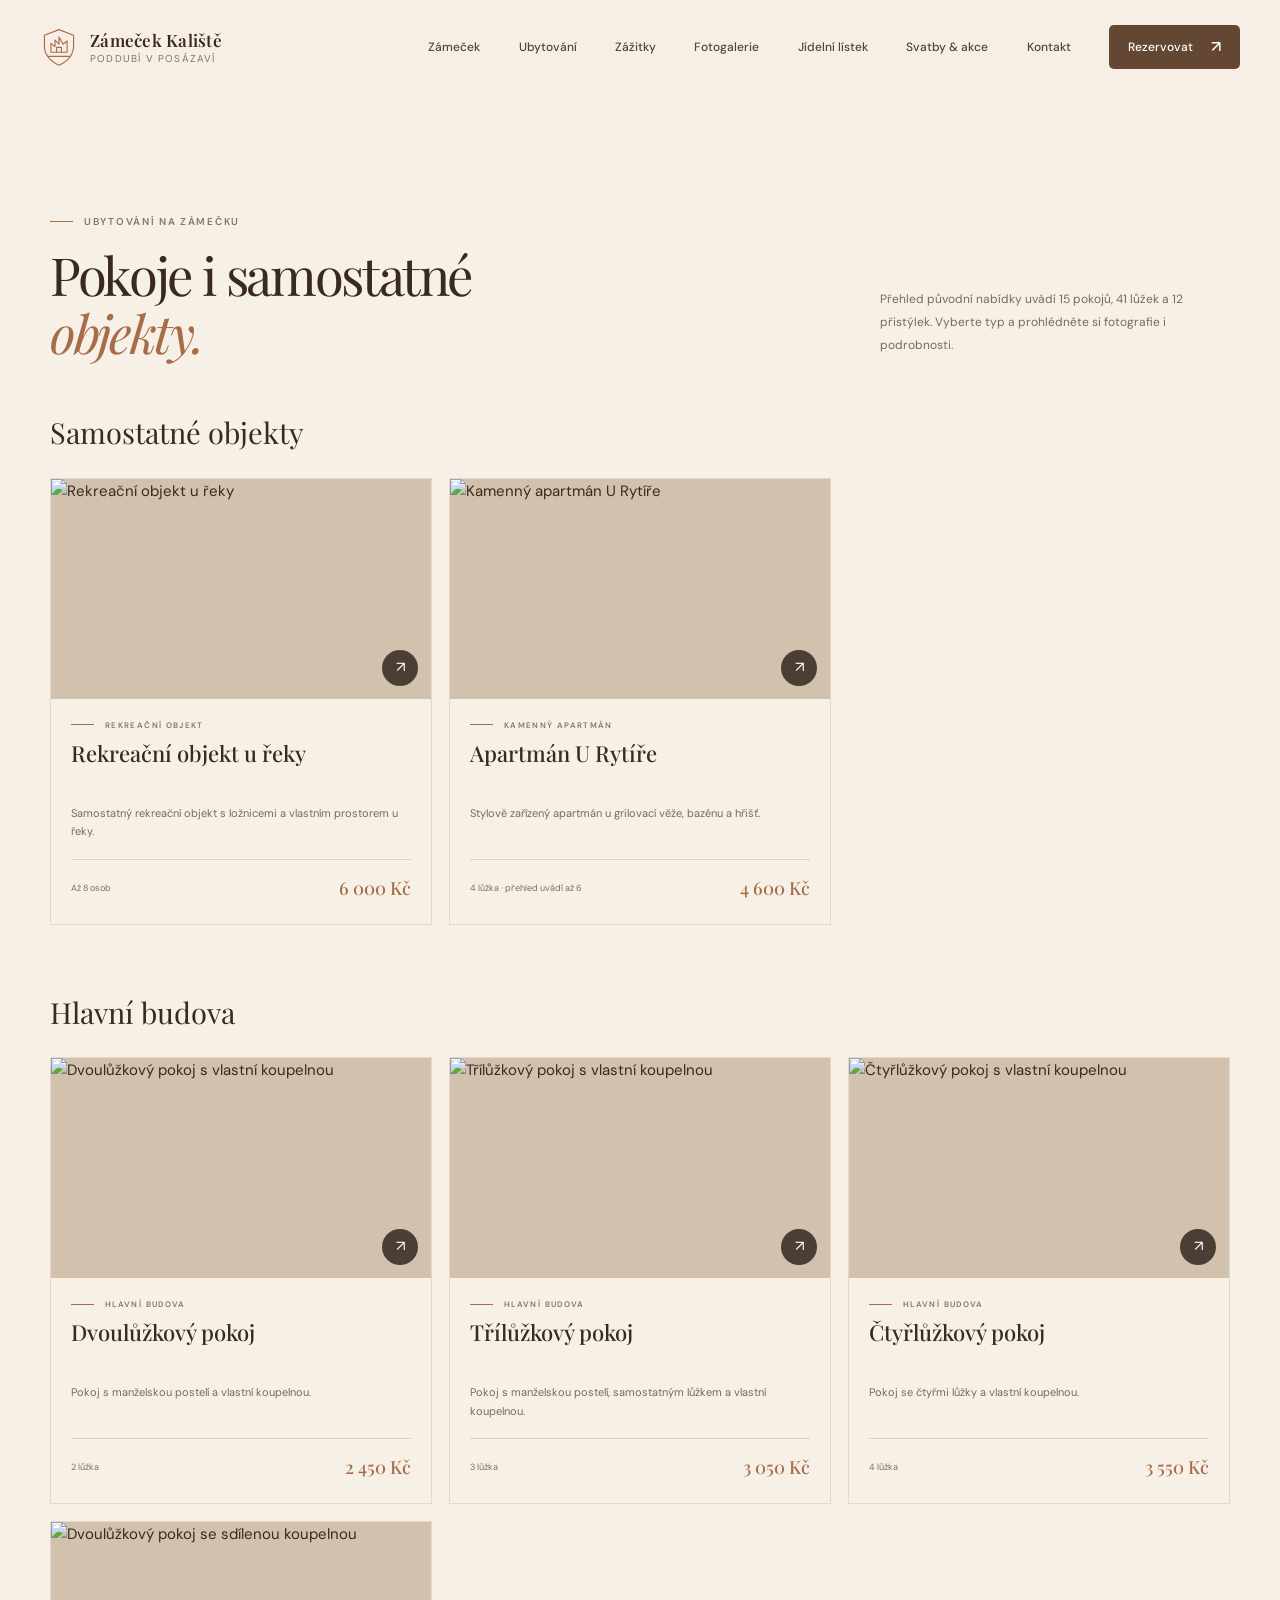
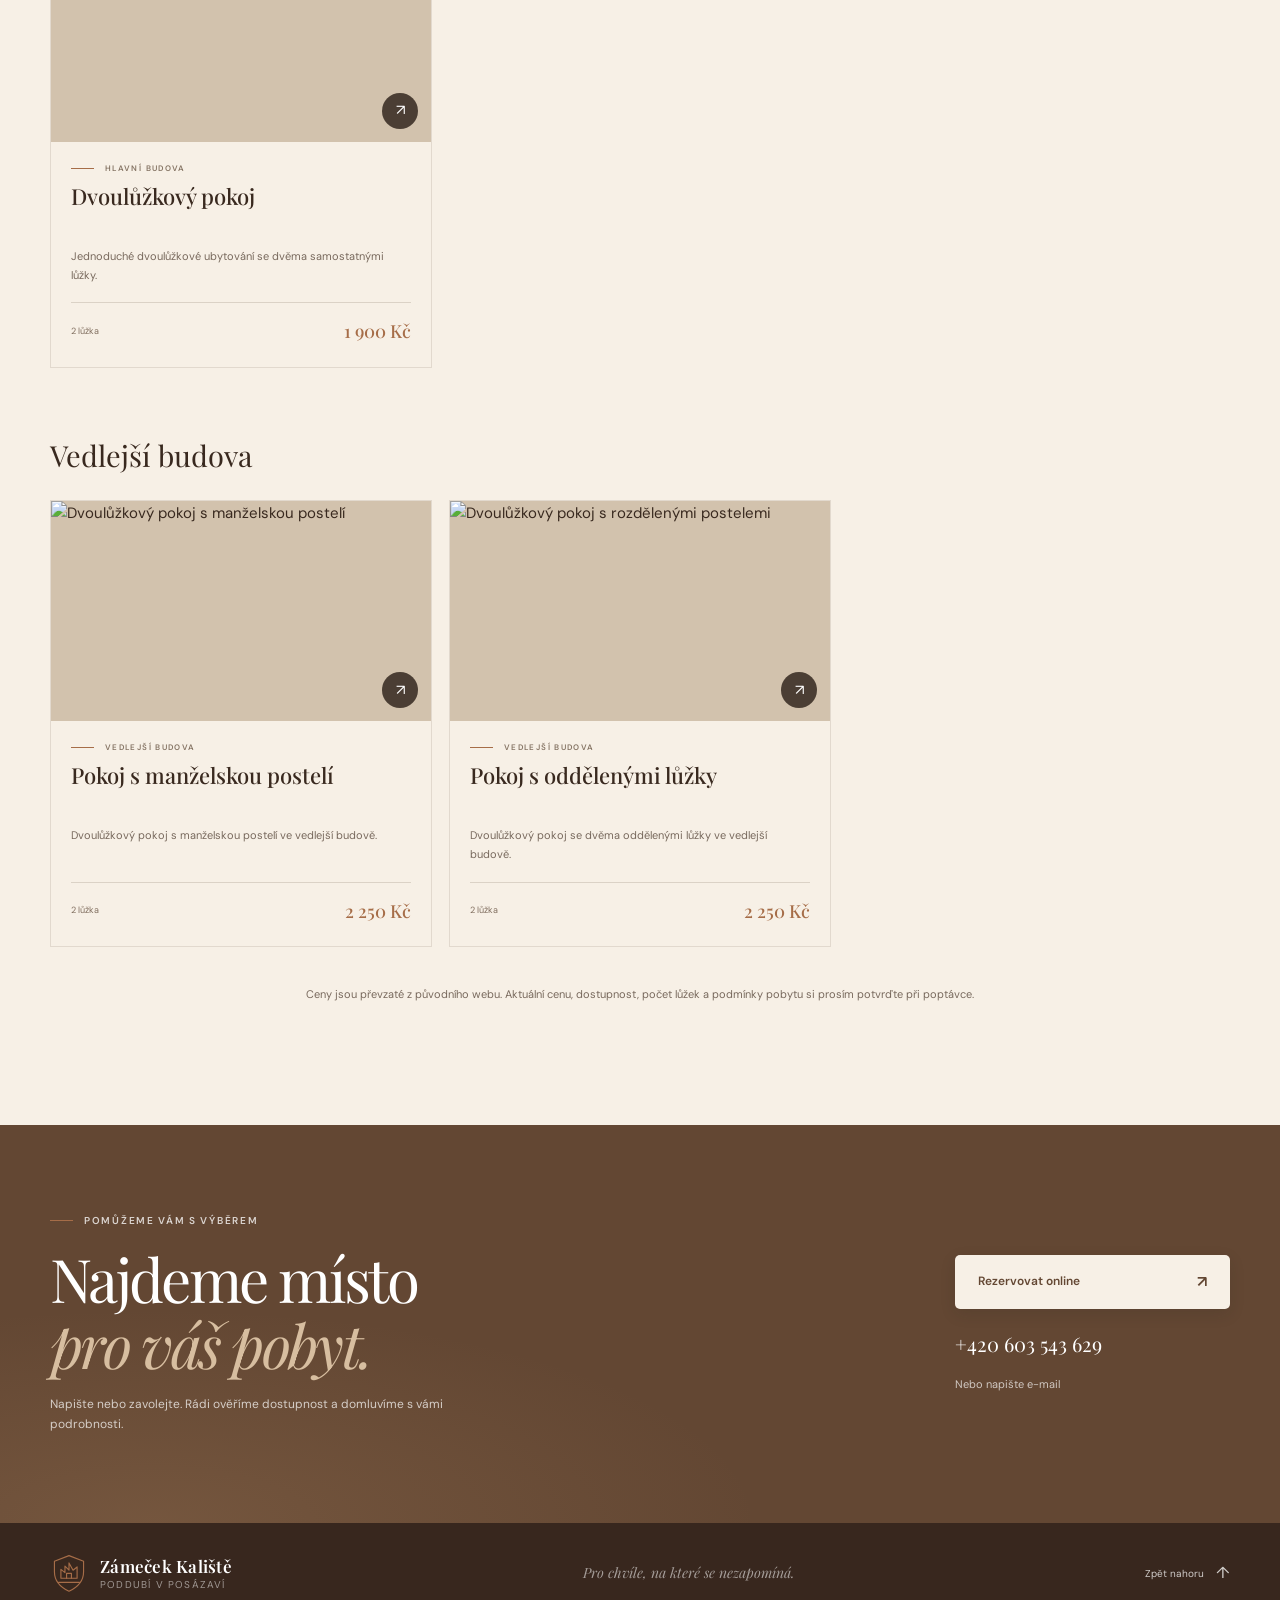
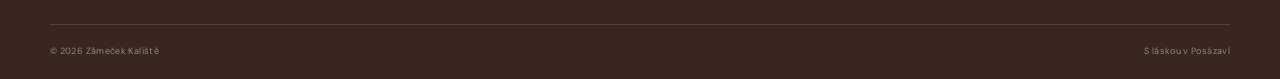
==== accommodations.html @ d5923276 "first commit" ====
<!doctype html>
<html lang="cs">
  <head>
    <meta charset="UTF-8" />
    <meta name="viewport" content="width=device-width, initial-scale=1.0" />
    <meta
      name="description"
      content="Vyberte si z nabídky pokojů a samostatných objektů na Zámečku Kaliště v Posázaví."
    />
    <meta name="theme-color" content="#f7f0e6" />
    <title>Ubytování — Zámeček Kaliště</title>
    <link rel="preconnect" href="https://061a38cc1e.clvaw-cdnwnd.com" />
    <link rel="preconnect" href="https://fonts.googleapis.com" />
    <link rel="preconnect" href="https://fonts.gstatic.com" crossorigin />
    <link
      href="https://fonts.googleapis.com/css2?family=DM+Sans:wght@400;500;600;700&family=Playfair+Display:ital,wght@0,400;0,500;0,600;0,700;1,400;1,500&display=swap"
      rel="stylesheet"
    />
    <link rel="stylesheet" href="style.css" />
    <script src="accommodation-data.js" defer></script>
    <script src="script.js" defer></script>
  </head>
  <body>
    <a class="skip-link" href="#main">Přejít k obsahu</a>
    <header class="site-header" id="top">
      <div class="header-inner">
        <a class="brand" href="index.html#top" aria-label="Zámeček Kaliště — úvod">
          <span class="brand-mark" aria-hidden="true">
            <svg viewBox="0 0 42 48" fill="none">
              <path d="M21 2 39 9v13c0 11-7 19-18 24C10 41 3 33 3 22V9L21 2Z" />
              <path d="M11 30V19l5 4v-8l5 5v-9l5 9 5-4v14H11Z" />
              <path d="M18 30v-6h6v6M8 35h26" />
            </svg>
          </span>
          <span class="brand-copy"><span class="brand-name">Zámeček Kaliště</span><span class="brand-place">Poddubí v Posázaví</span></span>
        </a>
        <button class="menu-toggle" type="button" aria-expanded="false" aria-controls="primary-nav">
          <span class="menu-toggle-lines" aria-hidden="true"></span><span class="sr-only">Otevřít navigaci</span>
        </button>
        <nav class="primary-nav" id="primary-nav" aria-label="Hlavní navigace">
          <a href="index.html#zamecek">Zámeček</a>
          <a href="accommodations.html" aria-current="page">Ubytování</a>
          <a href="index.html#zazitky">Zážitky</a>
          <a href="photos.html">Fotogalerie</a>
          <a href="menu.html">Jídelní lístek</a>
          <a href="index.html#svatby">Svatby &amp; akce</a>
          <a href="index.html#kontakt">Kontakt</a>
          <a class="nav-cta" href="reservations.html">Rezervovat <span aria-hidden="true">↗</span></a>
        </nav>
      </div>
    </header>
    <main id="main">
      <section class="directory-list section-pad" id="nabidka">
        <div class="page-width">
          <div class="section-heading">
            <div>
              <p class="eyebrow"><span></span> Ubytování na Zámečku</p>
              <h2 class="section-title">Pokoje i samostatné<br /><em>objekty.</em></h2>
            </div>
            <p class="section-aside">Přehled původní nabídky uvádí 15 pokojů, 41 lůžek a 12 přistýlek. Vyberte typ a prohlédněte si fotografie i podrobnosti.</p>
          </div>
          <div data-accommodation-groups></div>
          <p class="directory-price-note">Ceny jsou převzaté z původního webu. Aktuální cenu, dostupnost, počet lůžek a podmínky pobytu si prosím potvrďte při poptávce.</p>
        </div>
      </section>
      <section class="apartment-cta">
        <div class="apartment-cta-inner page-width">
          <div>
            <p class="eyebrow eyebrow-light"><span></span> Pomůžeme vám s výběrem</p>
            <h2 class="section-title">Najdeme místo<br /><em>pro váš pobyt.</em></h2>
            <p>Napište nebo zavolejte. Rádi ověříme dostupnost a domluvíme s vámi podrobnosti.</p>
          </div>
          <div class="apartment-cta-actions">
            <a class="button button-light" href="reservations.html">Rezervovat online <span aria-hidden="true">↗</span></a>
            <a class="cta-phone" href="tel:+420603543629">+420 603 543 629</a>
            <a class="cta-email" href="mailto:nazamecku.provoz@seznam.cz?subject=Dotaz%20na%20ubytov%C3%A1n%C3%AD">Nebo napište e-mail</a>
          </div>
        </div>
      </section>
    </main>
    <footer class="site-footer">
      <div class="footer-inner page-width">
        <a class="brand footer-brand" href="index.html#top" aria-label="Zámeček Kaliště — zpět na úvod">
          <span class="brand-mark" aria-hidden="true">
            <svg viewBox="0 0 42 48" fill="none"><path d="M21 2 39 9v13c0 11-7 19-18 24C10 41 3 33 3 22V9L21 2Z" /><path d="M11 30V19l5 4v-8l5 5v-9l5 9 5-4v14H11Z" /><path d="M18 30v-6h6v6M8 35h26" /></svg>
          </span>
          <span class="brand-copy"><span class="brand-name">Zámeček Kaliště</span><span class="brand-place">Poddubí v Posázaví</span></span>
        </a>
        <p>Pro chvíle, na které se nezapomíná.</p>
        <a class="back-top" href="#top">Zpět nahoru <span aria-hidden="true">↑</span></a>
      </div>
      <div class="footer-bottom page-width"><span>© <span data-current-year></span> Zámeček Kaliště</span><span>S láskou v Posázaví</span></div>
    </footer>
  </body>
</html>
---- style.css ----
:root {
  color-scheme: light;
  --paper: #f7f0e6;
  --paper-deep: #eadccb;
  --ink: #39291f;
  --muted: #86705f;
  --forest: #634733;
  --forest-deep: #38271e;
  --sage: #d1b89a;
  --clay: #a66d48;
  --line: rgba(74, 49, 32, 0.16);
  --serif: "Playfair Display", Georgia, serif;
  --sans: "DM Sans", Arial, sans-serif;
  --page-width: 1180px;
}

* {
  box-sizing: border-box;
}

html {
  scroll-behavior: smooth;
  scroll-padding-top: 92px;
}

body {
  margin: 0;
  background: var(--paper);
  color: var(--ink);
  font-family: var(--sans);
  font-size: 15px;
  line-height: 1.7;
  -webkit-font-smoothing: antialiased;
}

body,
button,
a {
  font-family: var(--sans);
}

img {
  display: block;
  max-width: 100%;
}

a {
  color: inherit;
  text-decoration: none;
}

button {
  color: inherit;
}

::selection {
  background: #ddc5a9;
  color: var(--forest-deep);
}

.page-width {
  width: min(var(--page-width), calc(100% - 100px));
  margin-inline: auto;
}

.section-pad {
  padding-block: 120px;
}

.skip-link,
.sr-only {
  position: absolute;
  width: 1px;
  height: 1px;
  padding: 0;
  overflow: hidden;
  clip: rect(0, 0, 0, 0);
  white-space: nowrap;
  clip-path: inset(50%);
}

.skip-link:focus {
  z-index: 20;
  top: 12px;
  left: 12px;
  width: auto;
  height: auto;
  padding: 10px 16px;
  background: white;
  clip: auto;
  clip-path: none;
}

.site-header {
  position: relative;
  z-index: 10;
  background: var(--paper);
}

.header-inner {
  width: min(1380px, calc(100% - 80px));
  height: 94px;
  margin-inline: auto;
  display: flex;
  align-items: center;
  justify-content: space-between;
  gap: 40px;
}

.brand {
  display: inline-flex;
  align-items: center;
  gap: 12px;
  flex-shrink: 0;
}

.brand-mark {
  display: grid;
  width: 38px;
  color: var(--clay);
  place-items: center;
}

.brand-mark svg {
  width: 34px;
  stroke: currentColor;
  stroke-width: 1.4;
  stroke-linecap: round;
  stroke-linejoin: round;
}

.brand-copy {
  display: grid;
  line-height: 1.35;
}

.brand-name {
  font-family: var(--serif);
  font-size: 17px;
  font-weight: 600;
  letter-spacing: 0.015em;
}

.brand-place {
  color: var(--muted);
  font-size: 10px;
  letter-spacing: 0.12em;
  text-transform: uppercase;
}

.primary-nav {
  display: flex;
  align-items: center;
  gap: clamp(20px, 3vw, 42px);
  color: #574334;
  font-size: 12px;
  font-weight: 500;
}

.primary-nav > a:not(.nav-cta) {
  position: relative;
  padding-block: 10px;
  transition: color 180ms ease;
}

.primary-nav > a:not(.nav-cta)::after {
  position: absolute;
  right: 0;
  bottom: 3px;
  left: 0;
  height: 1px;
  background: var(--clay);
  content: "";
  transform: scaleX(0);
  transform-origin: right;
  transition: transform 220ms ease;
}

.primary-nav > a:not(.nav-cta):hover {
  color: var(--clay);
}

.primary-nav > a:not(.nav-cta):hover::after {
  transform: scaleX(1);
  transform-origin: left;
}

.nav-cta {
  display: inline-flex;
  min-height: 44px;
  align-items: center;
  gap: 18px;
  padding: 0 19px;
  background: var(--forest);
  color: white;
  transition: background 180ms ease;
}

.nav-cta:hover {
  background: var(--clay);
}

.nav-cta span,
.text-link span,
.button span,
.contact-map span,
.experience-card a span,
.back-top span {
  font-size: 16px;
  line-height: 1;
}

.menu-toggle {
  display: none;
}

.hero {
  position: relative;
  min-height: min(730px, calc(100svh - 94px));
  min-height: max(620px, min(730px, calc(100svh - 94px)));
  overflow: hidden;
  background: #382a22;
  color: white;
}

.hero-image,
.hero-shade {
  position: absolute;
  inset: 0;
  width: 100%;
  height: 100%;
}

.hero-image {
  object-fit: cover;
  object-position: center 53%;
  animation: hero-appear 900ms ease-out both;
}

.hero-shade {
  background:
    linear-gradient(90deg, rgba(47, 33, 24, 0.8) 0%, rgba(47, 33, 24, 0.54) 42%, rgba(47, 33, 24, 0.1) 100%),
    linear-gradient(0deg, rgba(47, 33, 24, 0.25), transparent 35%);
}

.hero-content {
  position: relative;
  z-index: 1;
  display: flex;
  min-height: inherit;
  flex-direction: column;
  align-items: flex-start;
  justify-content: center;
  padding-top: 4px;
  padding-bottom: 20px;
}

.eyebrow {
  display: flex;
  align-items: center;
  gap: 11px;
  margin: 0 0 25px;
  color: #867565;
  font-size: 10px;
  font-weight: 600;
  letter-spacing: 0.17em;
  line-height: 1.5;
  text-transform: uppercase;
}

.eyebrow > span {
  width: 23px;
  height: 1px;
  background: var(--clay);
}

.eyebrow-light {
  color: rgba(255, 255, 255, 0.77);
}

.hero h1,
.section-title {
  margin: 0;
  font-family: var(--serif);
  font-size: clamp(46px, 6.4vw, 82px);
  font-weight: 400;
  letter-spacing: -0.045em;
  line-height: 1.1;
}

.hero h1 em,
.section-title em {
  color: var(--sage);
  font-weight: 400;
}

.hero-intro {
  max-width: 460px;
  margin: 26px 0 0;
  color: rgba(255, 255, 255, 0.82);
  font-size: 15px;
  line-height: 1.8;
}

.hero-actions {
  display: flex;
  align-items: center;
  gap: 34px;
  margin-top: 36px;
}

.button {
  display: inline-flex;
  min-height: 54px;
  align-items: center;
  justify-content: center;
  gap: 24px;
  padding: 0 23px;
  font-size: 12px;
  font-weight: 600;
  transition: background 180ms ease, color 180ms ease, border-color 180ms ease;
}

.button-light {
  background: var(--paper);
  color: var(--forest);
}

.button-light:hover {
  background: var(--sage);
}

.hero-phone {
  display: inline-flex;
  align-items: center;
  gap: 11px;
  color: rgba(255, 255, 255, 0.85);
  font-size: 12px;
}

.phone-icon {
  display: grid;
  width: 31px;
  height: 31px;
  border: 1px solid rgba(255, 255, 255, 0.5);
  border-radius: 50%;
  font-size: 13px;
  place-items: center;
}

.hero-note {
  position: absolute;
  z-index: 1;
  right: max(50px, calc((100% - var(--page-width)) / 2));
  bottom: 48px;
  display: flex;
  align-items: center;
  gap: 12px;
  color: rgba(255, 255, 255, 0.8);
  font-size: 10px;
  letter-spacing: 0.14em;
  text-transform: uppercase;
}

.note-line {
  width: 32px;
  height: 1px;
  background: var(--sage);
}

.scroll-cue {
  position: absolute;
  bottom: -1px;
  left: 50%;
  width: 32px;
  height: 55px;
  background: var(--paper);
  transform: translateX(-50%);
}

.scroll-cue span {
  position: absolute;
  top: 13px;
  left: 15px;
  width: 1px;
  height: 21px;
  background: var(--clay);
}

.welcome {
  padding-block: 145px 130px;
}

.welcome-grid {
  display: grid;
  grid-template-columns: 1.03fr 0.97fr;
  align-items: center;
  gap: clamp(70px, 11vw, 145px);
}

.welcome-image-wrap {
  position: relative;
  padding: 0 26px 32px 0;
}

.welcome-image-wrap::after {
  position: absolute;
  z-index: -1;
  right: 0;
  bottom: 0;
  width: 72%;
  height: 77%;
  border: 1px solid #d2bda4;
  content: "";
}

.welcome-image {
  width: 100%;
  height: 460px;
  object-fit: cover;
  object-position: center;
}

.image-caption {
  position: absolute;
  right: 26px;
  bottom: 32px;
  left: 0;
  display: flex;
  align-items: center;
  justify-content: space-between;
  padding: 17px 20px;
  background: rgba(56, 39, 30, 0.87);
  color: white;
  font-size: 10px;
  letter-spacing: 0.08em;
  text-transform: uppercase;
}

.image-caption span:first-child {
  color: #ddbea0;
}

.image-stamp {
  position: absolute;
  top: 28px;
  right: -28px;
  display: grid;
  width: 93px;
  height: 93px;
  border-radius: 50%;
  background: var(--clay);
  color: white;
  font-family: var(--serif);
  font-size: 14px;
  line-height: 1.18;
  text-align: center;
  transform: rotate(8deg);
  place-content: center;
}

.welcome-copy .eyebrow,
.dining-copy .eyebrow {
  margin-bottom: 23px;
}

.welcome-copy .section-title,
.dining-copy .section-title,
.section-heading .section-title {
  color: var(--ink);
  font-size: clamp(39px, 4.1vw, 55px);
}

.welcome-copy .section-title em,
.dining-copy .section-title em,
.section-heading .section-title em,
.center-heading .section-title em {
  color: var(--clay);
}

.welcome-copy p:not(.eyebrow),
.dining-copy > p:not(.eyebrow) {
  max-width: 500px;
  color: #78695d;
  font-size: 13px;
  line-height: 1.95;
}

.welcome-copy .lead,
.dining-copy .lead {
  margin-top: 26px;
  color: #514032 !important;
  font-size: 15px !important;
  line-height: 1.85 !important;
}

.text-link {
  display: inline-flex;
  align-items: center;
  gap: 17px;
  border-bottom: 1px solid #c6af96;
  padding-bottom: 7px;
  color: var(--forest);
  font-size: 12px;
  font-weight: 600;
  transition: color 180ms ease, border-color 180ms ease;
}

.text-link:hover {
  border-color: var(--clay);
  color: var(--clay);
}

.welcome-copy > .text-link {
  margin-top: 12px;
}

.welcome-details {
  display: flex;
  align-items: center;
  gap: 13px;
  margin-top: 44px;
  color: #806e5f;
  font-size: 11px;
  line-height: 1.7;
}

.detail-icon {
  display: grid;
  width: 38px;
  height: 38px;
  border: 1px solid #d8c8b5;
  border-radius: 50%;
  color: var(--clay);
  font-size: 22px;
  place-items: center;
}

.welcome-details strong {
  color: var(--ink);
  font-size: 12px;
  font-weight: 600;
}

.stay {
  background: var(--paper-deep);
}

.section-heading {
  display: flex;
  align-items: flex-end;
  justify-content: space-between;
  gap: 50px;
  margin-bottom: 47px;
}

.section-heading .eyebrow {
  margin-bottom: 17px;
}

.section-aside {
  max-width: 350px;
  margin: 0 0 5px;
  color: #76796f;
  font-size: 12px;
  line-height: 1.9;
}

.stay-grid {
  display: grid;
  height: 490px;
  grid-template-columns: 1.05fr 0.95fr;
  grid-template-rows: 1fr 1fr;
  gap: 16px;
}

.stay-card {
  position: relative;
  overflow: hidden;
  background: #80624a;
  color: white;
}

.stay-card-large {
  grid-row: span 2;
}

.stay-card > img {
  width: 100%;
  height: 100%;
  object-fit: cover;
  transition: transform 600ms cubic-bezier(0.2, 0.7, 0.2, 1);
}

.stay-card:hover > img {
  transform: scale(1.045);
}

.stay-overlay {
  position: absolute;
  inset: 0;
  background: linear-gradient(0deg, rgba(48, 33, 23, 0.82) 0%, rgba(48, 33, 23, 0.08) 73%);
}

.stay-card-content {
  position: absolute;
  right: 27px;
  bottom: 26px;
  left: 29px;
  display: grid;
  gap: 5px;
}

.card-kicker {
  color: rgba(255, 255, 255, 0.75);
  font-size: 9px;
  letter-spacing: 0.15em;
  text-transform: uppercase;
}

.stay-card-content > strong {
  font-family: var(--serif);
  font-size: clamp(21px, 2.4vw, 30px);
  font-weight: 400;
  line-height: 1.25;
}

.stay-card-large .stay-card-content > strong {
  font-size: clamp(28px, 3vw, 39px);
}

.card-arrow {
  display: flex;
  align-items: center;
  justify-content: space-between;
  max-width: 190px;
  margin-top: 8px;
  border-top: 1px solid rgba(255, 255, 255, 0.45);
  padding-top: 10px;
  color: rgba(255, 255, 255, 0.84);
  font-size: 10px;
}

.card-arrow b {
  font-size: 15px;
  font-weight: 400;
}

.stay-footnote {
  margin: 21px 0 0;
  color: #6c7167;
  font-size: 11px;
}

.stay-footnote span {
  margin-right: 7px;
  color: var(--clay);
}

.experiences {
  padding-block: 128px 138px;
}

.center-heading {
  margin-bottom: 63px;
  text-align: center;
}

.center-heading .eyebrow {
  justify-content: center;
  margin-bottom: 17px;
}

.center-heading .section-title {
  font-size: clamp(39px, 4.2vw, 55px);
}

.experience-grid {
  display: grid;
  grid-template-columns: repeat(4, 1fr);
  border-top: 1px solid var(--line);
  border-bottom: 1px solid var(--line);
}

.experience-card {
  position: relative;
  min-height: 277px;
  padding: 30px 27px 28px;
}

.experience-card + .experience-card {
  border-left: 1px solid var(--line);
}

.experience-number {
  color: #9a8877;
  font-size: 9px;
  letter-spacing: 0.12em;
}

.experience-icon {
  display: block;
  width: 36px;
  height: 36px;
  margin-top: 21px;
  color: var(--clay);
}

.experience-icon svg {
  width: 100%;
  height: 100%;
  stroke: currentColor;
  stroke-width: 1.4;
  stroke-linecap: round;
  stroke-linejoin: round;
}

.experience-card h3 {
  margin: 15px 0 9px;
  font-family: var(--serif);
  font-size: 22px;
  font-weight: 500;
  letter-spacing: -0.02em;
  line-height: 1.26;
}

.experience-card p {
  min-height: 58px;
  margin: 0 0 17px;
  color: #796b5e;
  font-size: 11px;
  line-height: 1.8;
}

.experience-card a {
  display: flex;
  align-items: center;
  justify-content: space-between;
  gap: 8px;
  color: var(--forest);
  font-size: 10px;
  font-weight: 600;
  transition: color 180ms ease;
}

.experience-card a:hover {
  color: var(--clay);
}

.wedding {
  position: relative;
  display: grid;
  min-height: 530px;
  grid-template-columns: 1fr 1fr;
  align-items: center;
  overflow: hidden;
  padding: 0;
  background: var(--forest);
  color: white;
}

.wedding-image {
  position: absolute;
  inset: 0 50% 0 0;
  overflow: hidden;
}

.wedding-image::after {
  position: absolute;
  inset: 0;
  background: linear-gradient(90deg, rgba(52, 37, 28, 0.02), rgba(52, 37, 28, 0.27));
  content: "";
}

.wedding-image img {
  width: 100%;
  height: 100%;
  object-fit: cover;
}

.wedding-copy {
  position: relative;
  z-index: 1;
  grid-column: 2;
  max-width: 490px;
  padding: 95px 40px 95px 8%;
}

.wedding-copy .eyebrow {
  margin-bottom: 20px;
}

.wedding-copy .section-title {
  font-size: clamp(42px, 4.8vw, 62px);
}

.wedding-copy .section-title em {
  color: #d7bea0;
}

.wedding-copy > p:not(.eyebrow) {
  max-width: 390px;
  margin: 24px 0 28px;
  color: rgba(255, 255, 255, 0.71);
  font-size: 13px;
  line-height: 1.95;
}

.button-outline-light {
  min-height: 50px;
  border: 1px solid rgba(255, 255, 255, 0.48);
  color: white;
}

.button-outline-light:hover {
  border-color: var(--paper);
  background: var(--paper);
  color: var(--forest);
}

.wedding-number {
  position: absolute;
  right: 7%;
  bottom: -92px;
  color: rgba(255, 255, 255, 0.04);
  font-family: var(--serif);
  font-size: 330px;
  line-height: 1;
  pointer-events: none;
}

.dining {
  overflow: hidden;
}

.dining-grid {
  display: grid;
  grid-template-columns: 0.87fr 1.13fr;
  align-items: center;
  gap: clamp(60px, 10vw, 130px);
}

.dining-copy .lead {
  margin-top: 25px;
}

.dining-time {
  display: flex;
  align-items: center;
  gap: 14px;
  margin: 28px 0 24px;
  color: #806e5f;
  font-size: 11px;
  line-height: 1.8;
}

.dining-time strong {
  color: var(--ink);
  font-size: 12px;
  font-weight: 600;
}

.time-icon {
  display: grid;
  width: 39px;
  height: 39px;
  border: 1px solid #d8c8b5;
  border-radius: 50%;
  color: var(--clay);
  font-size: 22px;
  place-items: center;
}

.dining-photos {
  position: relative;
  min-height: 460px;
  padding: 0 0 37px 52px;
}

.dining-photos::before {
  position: absolute;
  z-index: -1;
  top: -30px;
  left: 22px;
  width: 70%;
  height: 80%;
  border: 1px solid #d7c5ae;
  content: "";
}

.dining-main-photo {
  width: 100%;
  height: 393px;
  object-fit: cover;
}

.dining-small-photo {
  position: absolute;
  right: -6px;
  bottom: 0;
  width: 45%;
  height: 190px;
  border: 10px solid var(--paper);
  object-fit: cover;
}

.dining-photo-note {
  position: absolute;
  bottom: 8px;
  left: 51px;
  color: #806e5f;
  font-family: var(--serif);
  font-size: 14px;
  font-style: italic;
}

.gallery {
  padding-block: 100px 124px;
  background: var(--paper-deep);
}

.gallery-heading {
  margin-bottom: 38px;
}

.gallery-heading > .text-link {
  margin-bottom: 6px;
}

.gallery-grid {
  display: grid;
  height: 310px;
  grid-template-columns: 1.15fr 0.8fr 0.8fr 1.05fr;
  gap: 12px;
}

.gallery-grid img {
  width: 100%;
  height: 100%;
  object-fit: cover;
  transition: filter 220ms ease;
}

.gallery-grid img:hover {
  filter: brightness(0.88);
}

.contact {
  position: relative;
  overflow: hidden;
  background:
    radial-gradient(ellipse at 13% 100%, rgba(177, 137, 99, 0.17), transparent 35%),
    var(--forest);
  color: white;
}

.contact-grid {
  display: grid;
  grid-template-columns: 1fr 0.65fr;
  align-items: center;
  gap: 100px;
}

.contact-copy .eyebrow {
  margin-bottom: 21px;
}

.contact-copy .section-title {
  font-size: clamp(43px, 5.1vw, 67px);
}

.contact-copy .section-title em {
  color: #c2b29a;
}

.contact-copy > p:not(.eyebrow) {
  max-width: 430px;
  margin: 24px 0 29px;
  color: rgba(255, 255, 255, 0.68);
  font-size: 13px;
  line-height: 1.9;
}

.contact-card {
  display: flex;
  flex-direction: column;
  align-items: flex-start;
  padding: 33px 36px 34px;
  border: 1px solid rgba(255, 255, 255, 0.19);
  background: rgba(255, 255, 255, 0.035);
}

.contact-card-label {
  margin-bottom: 8px;
  color: #d8bda0;
  font-size: 9px;
  font-weight: 600;
  letter-spacing: 0.16em;
  text-transform: uppercase;
}

.contact-card address {
  font-family: var(--serif);
  font-size: 23px;
  font-style: normal;
  line-height: 1.45;
}

.contact-map {
  display: inline-flex;
  align-items: center;
  gap: 8px;
  margin-top: 9px;
  color: rgba(255, 255, 255, 0.65);
  font-size: 10px;
}

.contact-map:hover,
.contact-phone:hover,
.contact-email:hover {
  color: #e8c9a9;
}

.contact-rule {
  width: 100%;
  height: 1px;
  margin: 20px 0;
  background: rgba(255, 255, 255, 0.16);
}

.contact-phone {
  color: white;
  font-family: var(--serif);
  font-size: 18px;
  line-height: 1.65;
}

.contact-email {
  color: white;
  font-size: 12px;
}

.site-footer {
  background: var(--forest-deep);
  color: white;
}

.footer-inner {
  display: flex;
  min-height: 102px;
  align-items: center;
  justify-content: space-between;
  gap: 30px;
  border-bottom: 1px solid rgba(255, 255, 255, 0.13);
}

.footer-brand .brand-place {
  color: rgba(255, 255, 255, 0.52);
}

.footer-inner > p {
  color: rgba(255, 255, 255, 0.55);
  font-family: var(--serif);
  font-size: 14px;
  font-style: italic;
}

.back-top {
  display: inline-flex;
  align-items: center;
  gap: 12px;
  color: rgba(255, 255, 255, 0.77);
  font-size: 10px;
}

.back-top:hover {
  color: white;
}

.footer-bottom {
  display: flex;
  min-height: 54px;
  align-items: center;
  justify-content: space-between;
  color: rgba(255, 255, 255, 0.43);
  font-size: 9px;
  letter-spacing: 0.04em;
}

@keyframes hero-appear {
  from {
    opacity: 0.7;
    transform: scale(1.025);
  }
  to {
    opacity: 1;
    transform: scale(1);
  }
}

@media (min-width: 1500px) {
  .hero {
    min-height: 760px;
  }
}

@media (max-width: 1000px) {
  .page-width {
    width: min(var(--page-width), calc(100% - 64px));
  }

  .header-inner {
    width: calc(100% - 56px);
    gap: 24px;
  }

  .primary-nav {
    gap: 18px;
    font-size: 11px;
  }

  .primary-nav > a:nth-child(6) {
    display: none;
  }

  .welcome-grid {
    gap: 65px;
  }

  .stay-grid {
    height: 430px;
  }

  .experience-card {
    padding-inline: 19px;
  }

  .experience-card h3 {
    font-size: 20px;
  }

  .contact-grid {
    gap: 65px;
  }
}

@media (max-width: 760px) {
  html {
    scroll-padding-top: 72px;
  }

  .section-pad {
    padding-block: 83px;
  }

  .page-width {
    width: calc(100% - 44px);
  }

  .header-inner {
    width: calc(100% - 40px);
    height: 74px;
  }

  .brand-mark {
    width: 31px;
  }

  .brand-mark svg {
    width: 30px;
  }

  .brand-name {
    font-size: 15px;
  }

  .brand-place {
    font-size: 9px;
  }

  .menu-toggle {
    position: relative;
    z-index: 2;
    display: grid;
    width: 42px;
    height: 42px;
    padding: 0;
    border: 1px solid var(--line);
    background: transparent;
    cursor: pointer;
    place-items: center;
  }

  .menu-toggle-lines,
  .menu-toggle-lines::before,
  .menu-toggle-lines::after {
    display: block;
    width: 17px;
    height: 1px;
    background: var(--forest);
    transition: transform 180ms ease;
  }

  .menu-toggle-lines {
    position: relative;
  }

  .menu-toggle-lines::before,
  .menu-toggle-lines::after {
    position: absolute;
    left: 0;
    content: "";
  }

  .menu-toggle-lines::before {
    top: -5px;
  }

  .menu-toggle-lines::after {
    top: 5px;
  }

  .menu-toggle[aria-expanded="true"] .menu-toggle-lines {
    background: transparent;
  }

  .menu-toggle[aria-expanded="true"] .menu-toggle-lines::before {
    top: 0;
    transform: rotate(45deg);
  }

  .menu-toggle[aria-expanded="true"] .menu-toggle-lines::after {
    top: 0;
    transform: rotate(-45deg);
  }

  .primary-nav {
    position: absolute;
    top: 74px;
    right: 0;
    left: 0;
    display: none;
    align-items: stretch;
    gap: 0;
    padding: 10px 22px 23px;
    border-top: 1px solid var(--line);
    background: var(--paper);
    box-shadow: 0 14px 22px rgba(28, 38, 30, 0.1);
    font-size: 13px;
  }

  .primary-nav.is-open {
    display: flex;
    flex-direction: column;
  }

  .primary-nav > a:not(.nav-cta) {
    padding: 12px 0;
    border-bottom: 1px solid var(--line);
  }

  .primary-nav > a:not(.nav-cta)::after,
  .primary-nav > a:nth-child(6) {
    display: none;
  }

  .nav-cta {
    min-height: 47px;
    justify-content: space-between;
    margin-top: 15px;
    padding-inline: 16px;
  }

  .hero {
    min-height: min(710px, calc(100svh - 74px));
    min-height: max(580px, min(710px, calc(100svh - 74px)));
  }

  .hero-image {
    object-position: 58% center;
  }

  .hero-shade {
    background:
      linear-gradient(90deg, rgba(22, 34, 27, 0.72), rgba(22, 34, 27, 0.22)),
      linear-gradient(0deg, rgba(22, 34, 27, 0.28), transparent 48%);
  }

  .hero h1 {
    font-size: clamp(49px, 11vw, 73px);
  }

  .hero-intro {
    max-width: 385px;
    font-size: 13px;
  }

  .hero-actions {
    flex-wrap: wrap;
    gap: 18px;
    margin-top: 29px;
  }

  .hero-note {
    right: 22px;
    bottom: 31px;
    font-size: 8px;
  }

  .scroll-cue {
    width: 26px;
    height: 42px;
  }

  .scroll-cue span {
    left: 12px;
  }

  .welcome {
    padding-block: 88px 86px;
  }

  .welcome-grid,
  .dining-grid {
    grid-template-columns: 1fr;
    gap: 51px;
  }

  .welcome-image-wrap {
    max-width: 560px;
    padding-right: 19px;
  }

  .welcome-image {
    height: min(390px, 76vw);
  }

  .image-caption {
    right: 19px;
  }

  .image-stamp {
    right: -12px;
    width: 78px;
    height: 78px;
    font-size: 12px;
  }

  .welcome-copy .section-title,
  .dining-copy .section-title,
  .section-heading .section-title {
    font-size: clamp(37px, 9vw, 49px);
  }

  .section-heading {
    display: block;
    margin-bottom: 32px;
  }

  .section-aside {
    max-width: 440px;
    margin-top: 16px;
  }

  .stay-grid {
    height: auto;
    grid-template-columns: 1fr 1fr;
    grid-template-rows: 285px 210px;
    gap: 10px;
  }

  .stay-card-large {
    grid-column: span 2;
    grid-row: auto;
  }

  .stay-card-content {
    right: 14px;
    bottom: 15px;
    left: 15px;
  }

  .stay-card-content > strong {
    font-size: 20px;
  }

  .stay-card-large .stay-card-content > strong {
    font-size: 28px;
  }

  .stay-footnote {
    font-size: 10px;
    line-height: 1.7;
  }

  .experiences {
    padding-block: 85px 92px;
  }

  .center-heading {
    margin-bottom: 37px;
  }

  .center-heading .section-title {
    font-size: clamp(37px, 9vw, 49px);
  }

  .experience-grid {
    grid-template-columns: 1fr 1fr;
  }

  .experience-card {
    min-height: 247px;
    padding: 22px 17px;
  }

  .experience-card + .experience-card {
    border-left: none;
  }

  .experience-card:nth-child(even) {
    border-left: 1px solid var(--line);
  }

  .experience-card:nth-child(n + 3) {
    border-top: 1px solid var(--line);
  }

  .experience-card h3 {
    font-size: 21px;
  }

  .experience-card p {
    min-height: 67px;
    font-size: 10px;
  }

  .wedding {
    min-height: 0;
    grid-template-columns: 1fr;
  }

  .wedding-image {
    position: relative;
    inset: auto;
    height: 330px;
  }

  .wedding-image::after {
    background: linear-gradient(0deg, rgba(31, 46, 37, 0.2), transparent 60%);
  }

  .wedding-copy {
    grid-column: auto;
    max-width: 580px;
    padding: 62px 22px 74px;
  }

  .wedding-copy .section-title {
    font-size: clamp(43px, 10vw, 58px);
  }

  .wedding-number {
    right: -15px;
    bottom: 130px;
    font-size: 210px;
  }

  .dining-grid {
    gap: 43px;
  }

  .dining-photos {
    min-height: 345px;
    padding-left: 26px;
  }

  .dining-photos::before {
    top: -17px;
    left: 9px;
  }

  .dining-main-photo {
    height: 300px;
  }

  .dining-small-photo {
    right: -4px;
    width: 44%;
    height: 145px;
    border-width: 7px;
  }

  .dining-photo-note {
    bottom: 2px;
    left: 26px;
    font-size: 12px;
  }

  .gallery {
    padding-block: 78px 83px;
  }

  .gallery-heading > .text-link {
    margin-top: 21px;
  }

  .gallery-grid {
    height: auto;
    grid-template-columns: 1fr 1fr;
    grid-template-rows: 165px 165px;
    gap: 9px;
  }

  .contact-grid {
    grid-template-columns: 1fr;
    gap: 45px;
  }

  .contact-copy .section-title {
    font-size: clamp(45px, 10vw, 61px);
  }

  .contact-card {
    padding: 27px 25px;
  }

  .footer-inner {
    min-height: 0;
    flex-wrap: wrap;
    padding-block: 24px;
  }

  .footer-inner > p {
    order: 3;
    width: 100%;
    margin: -5px 0 0 43px;
  }
}

@media (max-width: 400px) {
  .page-width {
    width: calc(100% - 36px);
  }

  .header-inner {
    width: calc(100% - 32px);
  }

  .hero h1 {
    font-size: 47px;
  }

  .hero-actions {
    align-items: flex-start;
    flex-direction: column;
  }

  .experience-card {
    padding-inline: 13px;
  }

  .experience-card a {
    font-size: 9px;
  }

  .contact-email {
    font-size: 11px;
  }
}

/* A warmer, more tactile rhythm ties the individual sections together. */
body {
  background:
    radial-gradient(ellipse at 12% 30%, rgba(211, 190, 159, 0.12), transparent 28%),
    var(--paper);
}

.site-header {
  background: rgba(246, 241, 232, 0.96);
}

.hero {
  width: calc(100% - 28px);
  min-height: min(730px, calc(100svh - 108px));
  min-height: max(620px, min(730px, calc(100svh - 108px)));
  margin: 0 auto;
  border-radius: 24px;
  box-shadow: 0 18px 55px rgba(57, 52, 43, 0.13);
}

.hero-image {
  border-radius: inherit;
  object-position: center 58%;
  transform-origin: center;
}

.hero-shade {
  border-radius: inherit;
  background:
    linear-gradient(90deg, rgba(37, 43, 34, 0.76), rgba(37, 43, 34, 0.44) 47%, rgba(37, 43, 34, 0.12)),
    linear-gradient(0deg, rgba(37, 43, 34, 0.34), transparent 45%);
}

.hero-content .eyebrow {
  animation: rise-in 700ms 100ms both;
}

.hero h1 {
  animation: rise-in 800ms 220ms both;
}

.hero-intro {
  animation: rise-in 800ms 360ms both;
}

.hero-actions {
  animation: rise-in 800ms 480ms both;
}

.hero-note {
  bottom: 42px;
}

.scroll-cue {
  border-radius: 12px 12px 0 0;
}

.welcome,
.experiences,
.dining {
  position: relative;
}

.welcome-image-wrap {
  padding: 15px 32px 40px 0;
}

.welcome-image-wrap::after {
  right: 6px;
  bottom: 8px;
  width: 78%;
  height: 78%;
  border: 0;
  border-radius: 0 0 24px 0;
  background: #e7ddcd;
}

.welcome-image {
  border-radius: 190px 190px 16px 16px;
  box-shadow: 0 18px 45px rgba(58, 49, 39, 0.12);
}

.image-caption {
  right: 32px;
  bottom: 40px;
  left: 0;
  border-radius: 0 0 0 15px;
  background: rgba(44, 52, 43, 0.88);
  backdrop-filter: blur(8px);
}

.image-stamp {
  top: 0;
  right: -15px;
  border: 5px solid var(--paper);
  box-shadow: 0 6px 18px rgba(49, 43, 35, 0.13);
}

.stay {
  background: #eee6d9;
}

.stay-grid {
  gap: 14px;
}

.stay-card {
  border-radius: 15px;
  box-shadow: 0 8px 22px rgba(50, 43, 35, 0.1);
}

.stay-card > img {
  filter: saturate(0.86);
}

.stay-card:hover > img {
  filter: saturate(1);
}

.stay-overlay {
  background: linear-gradient(0deg, rgba(37, 43, 34, 0.82), rgba(37, 43, 34, 0.03) 80%);
}

.experience-grid {
  gap: 12px;
  border: 0;
}

.experience-card,
.experience-card + .experience-card,
.experience-card:nth-child(even),
.experience-card:nth-child(n + 3) {
  border: 1px solid rgba(66, 55, 43, 0.11);
  border-radius: 14px;
  background: rgba(255, 255, 255, 0.32);
  box-shadow: 0 8px 24px rgba(55, 47, 38, 0.04);
}

.experience-card {
  transition: background 250ms ease, box-shadow 250ms ease, transform 250ms ease;
}

.experience-card:hover {
  z-index: 1;
  background: #fffaf2;
  box-shadow: 0 16px 32px rgba(55, 47, 38, 0.1);
  transform: translateY(-5px);
}

.experience-card + .experience-card {
  margin-left: 0;
}

.experience-icon {
  display: grid;
  width: 45px;
  height: 45px;
  padding: 9px;
  border-radius: 50%;
  background: #efe2d3;
}

.wedding {
  border-radius: 22px;
  background: #394438;
}

.wedding-image {
  overflow: hidden;
}

.wedding-image img {
  filter: saturate(0.83);
  transition: filter 500ms ease, transform 800ms ease;
}

.wedding:hover .wedding-image img {
  filter: saturate(1);
  transform: scale(1.025);
}

.button,
.nav-cta {
  border-radius: 5px;
}

.button-light {
  box-shadow: 0 5px 16px rgba(26, 32, 25, 0.12);
}

.dining-main-photo {
  border-radius: 180px 180px 15px 15px;
  box-shadow: 0 17px 42px rgba(58, 49, 39, 0.12);
}

.dining-photos::before {
  border-radius: 180px 180px 0 0;
}

.dining-small-photo {
  border-radius: 110px 110px 12px 12px;
  box-shadow: 0 10px 25px rgba(58, 49, 39, 0.15);
}

.gallery {
  background: #eee6d9;
}

.gallery-grid {
  gap: 14px;
}

.gallery-grid img {
  border-radius: 13px;
  filter: saturate(0.88);
  transition: filter 250ms ease, transform 350ms ease, box-shadow 350ms ease;
}

.gallery-grid img:hover {
  z-index: 1;
  filter: saturate(1);
  box-shadow: 0 12px 28px rgba(50, 43, 35, 0.16);
  transform: translateY(-4px);
}

.contact {
  background:
    radial-gradient(ellipse at 12% 100%, rgba(187, 161, 126, 0.13), transparent 38%),
    #394438;
}

.contact-card {
  border-radius: 14px;
  background: rgba(255, 250, 242, 0.055);
  box-shadow: 0 15px 38px rgba(22, 29, 23, 0.11);
}

.footer-inner {
  border-color: rgba(246, 241, 232, 0.12);
}

.primary-nav > a:not(.nav-cta)::after {
  border-radius: 99px;
}

.button,
.nav-cta,
.text-link,
.hero-phone,
.contact-map,
.contact-phone,
.contact-email,
.back-top {
  transition-timing-function: cubic-bezier(0.2, 0.7, 0.2, 1);
}

.motion-ready .reveal {
  opacity: 0;
  transform: translateY(24px);
  transition:
    opacity 700ms cubic-bezier(0.2, 0.7, 0.2, 1),
    transform 700ms cubic-bezier(0.2, 0.7, 0.2, 1);
  transition-delay: var(--reveal-delay, 0ms);
}

.motion-ready .reveal.is-visible {
  opacity: 1;
  transform: translateY(0);
}

@keyframes rise-in {
  from {
    opacity: 0;
    transform: translateY(18px);
  }
  to {
    opacity: 1;
    transform: translateY(0);
  }
}

@media (max-width: 760px) {
  .hero {
    width: calc(100% - 16px);
    min-height: max(580px, min(710px, calc(100svh - 82px)));
    border-radius: 17px;
  }

  .welcome-image-wrap {
    padding: 12px 21px 32px 0;
  }

  .welcome-image {
    height: min(390px, 76vw);
    border-radius: 150px 150px 13px 13px;
  }

  .image-stamp {
    right: 8px;
  }

  .image-caption {
    right: 21px;
    bottom: 32px;
    border-radius: 0 0 0 13px;
  }

  .stay-grid {
    gap: 10px;
  }

  .stay-card {
    border-radius: 12px;
  }

  .experience-grid {
    gap: 9px;
  }

  .experience-card,
  .experience-card + .experience-card,
  .experience-card:nth-child(even),
  .experience-card:nth-child(n + 3) {
    border: 1px solid rgba(66, 55, 43, 0.11);
    border-radius: 12px;
  }

  .wedding {
    width: calc(100% - 16px);
    border-radius: 17px;
  }

  .dining-main-photo {
    border-radius: 150px 150px 12px 12px;
  }

  .dining-small-photo {
    border-radius: 90px 90px 10px 10px;
  }

  .gallery-grid {
    gap: 9px;
  }

  .gallery-grid img {
    border-radius: 10px;
  }

  .contact-card {
    border-radius: 12px;
  }
}

@media (prefers-reduced-motion: reduce) {
  .motion-ready .reveal {
    opacity: 1;
    transform: none;
    transition: none;
  }

  .hero-content .eyebrow,
  .hero h1,
  .hero-intro,
  .hero-actions {
    animation: none;
  }
}

:root {
  --paper: #f7f0e6;
  --paper-deep: #eadccb;
  --ink: #39291f;
  --muted: #86705f;
  --forest: #634733;
  --forest-deep: #38271e;
  --sage: #d1b89a;
  --clay: #a66d48;
  --line: rgba(74, 49, 32, 0.16);
}

::selection {
  background: #ddc5a9;
}

.primary-nav {
  color: #574334;
}

.hero {
  background: #382a22;
}

.hero-shade {
  background:
    linear-gradient(90deg, rgba(47, 33, 24, 0.8), rgba(47, 33, 24, 0.48) 47%, rgba(47, 33, 24, 0.13)),
    linear-gradient(0deg, rgba(47, 33, 24, 0.3), transparent 45%);
}

.welcome-image-wrap::after {
  background: #ebddc9;
}

.site-header {
  background: rgba(247, 240, 230, 0.96);
}

.stay,
.gallery {
  background-color: #eadccb;
}

.experience-card p,
.section-aside,
.stay-footnote,
.welcome-copy p:not(.eyebrow),
.dining-copy > p:not(.eyebrow) {
  color: #78695d;
}

.experience-card,
.experience-card + .experience-card,
.experience-card:nth-child(even),
.experience-card:nth-child(n + 3) {
  border-color: rgba(74, 49, 32, 0.12);
  background: rgba(255, 249, 239, 0.48);
  box-shadow: 0 8px 24px rgba(65, 43, 27, 0.05);
}

.experience-card:hover {
  background: #fff8ed;
  box-shadow: 0 16px 32px rgba(65, 43, 27, 0.11);
}

.experience-icon {
  background: #efe0cc;
}

.wedding,
.contact {
  background-color: #634733;
}

.wedding-image::after {
  background: linear-gradient(90deg, rgba(52, 37, 28, 0.02), rgba(52, 37, 28, 0.27));
}

.contact {
  background:
    radial-gradient(ellipse at 12% 100%, rgba(187, 145, 105, 0.2), transparent 38%),
    #634733;
}

@media (max-width: 760px) {
  .hero-shade {
    background:
      linear-gradient(90deg, rgba(47, 33, 24, 0.78), rgba(47, 33, 24, 0.26)),
      linear-gradient(0deg, rgba(47, 33, 24, 0.32), transparent 48%);
  }

  .wedding-image::after {
    background: linear-gradient(0deg, rgba(49, 34, 25, 0.22), transparent 60%);
  }
}

.welcome-image-wrap {
  max-width: none;
  padding: 0;
}

.welcome-image-wrap::after {
  display: none;
}

.welcome-carousel {
  width: 100%;
}

.welcome-slide {
  position: relative;
  overflow: hidden;
  background: #d5c4ad;
}

.welcome-image {
  width: 100%;
  height: 440px;
  border-radius: 8px;
  object-fit: cover;
  box-shadow: 0 18px 45px rgba(73, 47, 30, 0.13);
}

.image-caption {
  right: 0;
  bottom: 0;
  left: 0;
  gap: 18px;
  border-radius: 0;
}

.slide-count {
  flex-shrink: 0;
  color: #ddbea0;
  font-variant-numeric: tabular-nums;
}

.slide-count > span {
  color: rgba(255, 255, 255, 0.5);
}

.carousel-controls {
  display: flex;
  align-items: center;
  justify-content: space-between;
  padding-top: 17px;
}

.carousel-dots,
.carousel-arrows {
  display: flex;
  align-items: center;
}

.carousel-dots {
  gap: 9px;
}

.carousel-dot {
  width: 7px;
  height: 7px;
  padding: 0;
  border: 0;
  border-radius: 50%;
  background: #c8b9a7;
  cursor: pointer;
  transition: width 220ms ease, border-radius 220ms ease, background 220ms ease;
}

.carousel-dot:hover {
  background: var(--clay);
}

.carousel-dot.is-active {
  width: 24px;
  border-radius: 9px;
  background: var(--clay);
}

.carousel-arrows {
  gap: 8px;
}

.carousel-arrow {
  display: grid;
  width: 38px;
  height: 38px;
  padding: 0;
  border: 1px solid #d3c3af;
  border-radius: 50%;
  background: transparent;
  color: var(--forest);
  cursor: pointer;
  transition: border-color 180ms ease, background 180ms ease, color 180ms ease, transform 180ms ease;
  place-items: center;
}

.carousel-arrow:hover {
  transform: translateY(-2px);
  border-color: var(--forest);
  background: var(--forest);
  color: var(--paper);
}

.carousel-arrow span {
  font-size: 17px;
  line-height: 1;
}

.carousel-arrow:focus-visible,
.carousel-dot:focus-visible {
  outline: 2px solid var(--clay);
  outline-offset: 4px;
}

@media (max-width: 760px) {
  .welcome-image-wrap {
    max-width: 560px;
    padding: 0;
  }

  .welcome-image {
    height: min(390px, 76vw);
    border-radius: 8px;
  }

  .image-caption {
    right: 0;
    bottom: 0;
  }
}

.apartment-hero {
  position: relative;
  display: flex;
  min-height: clamp(540px, 68vw, 720px);
  align-items: flex-end;
  overflow: hidden;
  background: #382a22;
  color: white;
}

.apartment-hero-image,
.apartment-hero-shade {
  position: absolute;
  inset: 0;
  width: 100%;
  height: 100%;
}

.apartment-hero-image {
  object-fit: cover;
  object-position: center 54%;
}

.apartment-hero-shade {
  background: linear-gradient(90deg, rgba(42, 29, 21, 0.82), rgba(42, 29, 21, 0.45) 54%, rgba(42, 29, 21, 0.12)), linear-gradient(0deg, rgba(34, 22, 15, 0.45), transparent 56%);
}

.apartment-hero-content {
  position: relative;
  z-index: 1;
  padding-block: 34px 86px;
}

.breadcrumb {
  display: flex;
  flex-wrap: wrap;
  align-items: center;
  gap: 11px;
  margin-bottom: 42px;
  font-size: 10px;
}

.breadcrumb-light {
  color: rgba(255, 255, 255, 0.76);
}

.breadcrumb a {
  transition: color 180ms ease;
}

.breadcrumb a:hover {
  color: #efc79f;
}

.breadcrumb > span:nth-child(even) {
  color: #d7a47b;
}

.apartment-hero .eyebrow {
  margin-bottom: 18px;
}

.apartment-hero h1 {
  margin: 0;
  font-family: var(--serif);
  font-size: clamp(48px, 7vw, 84px);
  font-weight: 400;
  letter-spacing: -0.05em;
  line-height: 1.04;
}

.apartment-hero h1 em {
  color: #e1bd98;
  font-weight: 400;
}

.apartment-hero-intro {
  max-width: 450px;
  margin: 19px 0 24px;
  color: rgba(255, 255, 255, 0.79);
  font-size: 14px;
}

.apartment-hero .button {
  min-height: 49px;
}

.apartment-hero-label {
  position: absolute;
  right: max(30px, calc((100% - var(--page-width)) / 2));
  bottom: 38px;
  display: flex;
  align-items: center;
  gap: 10px;
  color: rgba(255, 255, 255, 0.78);
  font-size: 9px;
  letter-spacing: 0.15em;
  text-transform: uppercase;
}

.apartment-hero-label span {
  width: 24px;
  height: 1px;
  background: #d7a47b;
}

.apartment-intro {
  background: var(--paper);
}

.apartment-intro-grid {
  display: grid;
  grid-template-columns: minmax(0, 1fr) minmax(320px, 0.7fr);
  align-items: start;
  gap: clamp(60px, 10vw, 130px);
}

.apartment-intro-copy {
  padding-top: 12px;
}

.apartment-intro-copy .eyebrow {
  margin-bottom: 20px;
}

.apartment-intro-copy .section-title {
  color: var(--ink);
  font-size: clamp(39px, 4.1vw, 55px);
}

.apartment-intro-copy .section-title em {
  color: var(--clay);
}

.apartment-intro-copy p:not(.eyebrow) {
  max-width: 560px;
  color: #78695d;
  font-size: 13px;
  line-height: 1.95;
}

.apartment-intro-copy .lead {
  margin-top: 25px;
  color: #514032;
  font-size: 15px;
  line-height: 1.85;
}

.apartment-intro-copy .text-link {
  margin-top: 13px;
}

.apartment-facts {
  display: flex;
  flex-direction: column;
  padding: 30px;
  border: 1px solid rgba(74, 49, 32, 0.13);
  background: #efe5d8;
}

.facts-kicker {
  color: #8a705a;
  font-size: 9px;
  font-weight: 600;
  letter-spacing: 0.16em;
  text-transform: uppercase;
}

.fact-row {
  display: flex;
  align-items: center;
  gap: 15px;
  margin-top: 22px;
}

.fact-icon {
  display: grid;
  width: 39px;
  height: 39px;
  flex: 0 0 39px;
  border: 1px solid #d4c1aa;
  border-radius: 50%;
  color: var(--clay);
  font-family: var(--serif);
  font-size: 20px;
  place-items: center;
}

.fact-row > span:last-child {
  display: grid;
  gap: 1px;
}

.fact-row strong {
  color: var(--ink);
  font-size: 12px;
  font-weight: 600;
}

.fact-row small {
  color: #806e5f;
  font-size: 10px;
}

.facts-divider {
  height: 1px;
  margin: 25px 0 20px;
  background: rgba(74, 49, 32, 0.14);
}

.apartment-price {
  margin-top: 4px;
  color: var(--ink);
  font-family: var(--serif);
  font-size: 36px;
  font-weight: 500;
  letter-spacing: -0.04em;
}

.deposit-note {
  color: #806e5f;
  font-size: 10px;
}

.apartment-booking {
  min-height: 48px;
  justify-content: space-between;
  margin-top: 20px;
  background: var(--forest);
  color: white;
}

.apartment-booking:hover {
  background: var(--clay);
}

.apartment-email-booking {
  align-self: flex-start;
  margin-top: 14px;
  font-size: 10px;
}

.price-note {
  margin: 10px 0 0;
  color: #806e5f;
  font-size: 9px;
  line-height: 1.7;
}

.apartment-gallery-section {
  background: var(--paper-deep);
}

.apartment-gallery-heading {
  margin-bottom: 35px;
}

.apartment-gallery {
  display: grid;
  min-width: 0;
  grid-template-columns: minmax(0, 1fr) 124px;
  gap: 15px;
}

.apartment-gallery-main {
  position: relative;
  min-width: 0;
  height: clamp(320px, 48vw, 580px);
  overflow: hidden;
  background: #d5c4ad;
}

.apartment-gallery-image {
  width: 100%;
  height: 100%;
  object-fit: cover;
  transition: opacity 220ms ease;
}

.apartment-gallery-caption {
  position: absolute;
  right: 0;
  bottom: 0;
  left: 0;
  display: flex;
  align-items: center;
  justify-content: space-between;
  gap: 14px;
  padding: 16px 19px;
  background: rgba(56, 39, 30, 0.88);
  color: white;
  font-size: 10px;
  letter-spacing: 0.07em;
  text-transform: uppercase;
}

[data-apartment-count] {
  flex: 0 0 auto;
  color: #e1bd98;
  font-variant-numeric: tabular-nums;
}

.apartment-gallery-arrows {
  position: absolute;
  top: 50%;
  right: 16px;
  left: 16px;
  display: flex;
  justify-content: space-between;
  pointer-events: none;
  transform: translateY(-50%);
}

.apartment-gallery-arrows .carousel-arrow {
  border-color: rgba(255, 255, 255, 0.73);
  background: rgba(36, 25, 18, 0.34);
  color: white;
  pointer-events: auto;
  backdrop-filter: blur(5px);
}

.apartment-gallery-arrows .carousel-arrow:hover {
  border-color: var(--clay);
  background: var(--clay);
}

.apartment-thumbnails {
  display: grid;
  grid-template-rows: repeat(8, minmax(0, 1fr));
  gap: 8px;
}

.apartment-thumbnail {
  min-height: 0;
  padding: 0;
  overflow: hidden;
  border: 2px solid transparent;
  background: #d2c2ad;
  cursor: pointer;
  opacity: 0.7;
  transition: border-color 180ms ease, opacity 180ms ease;
}

.apartment-thumbnail:hover,
.apartment-thumbnail.is-active {
  border-color: var(--clay);
  opacity: 1;
}

.apartment-thumbnail:focus-visible {
  outline: 2px solid var(--clay);
  outline-offset: 3px;
}

.apartment-thumbnail img {
  width: 100%;
  height: 100%;
  object-fit: cover;
}

.apartment-amenities {
  background: var(--paper);
}

.apartment-amenities .center-heading {
  margin-bottom: 45px;
}

.apartment-amenities .center-heading .section-title em {
  color: var(--clay);
}

.amenity-grid {
  display: grid;
  grid-template-columns: repeat(4, minmax(0, 1fr));
  gap: 12px;
}

.amenity-card {
  min-height: 215px;
  padding: 22px 21px;
  border: 1px solid rgba(74, 49, 32, 0.13);
  background: rgba(255, 249, 239, 0.48);
  transition: background 220ms ease, transform 220ms ease, box-shadow 220ms ease;
}

.amenity-card:hover {
  transform: translateY(-4px);
  background: #fff8ed;
  box-shadow: 0 12px 26px rgba(65, 43, 27, 0.1);
}

.amenity-number {
  display: block;
  color: #9a8877;
  font-size: 9px;
  letter-spacing: 0.13em;
}

.amenity-symbol {
  display: grid;
  width: 38px;
  height: 38px;
  margin-top: 15px;
  border-radius: 50%;
  background: #efe0cc;
  color: var(--clay);
  font-size: 19px;
  place-items: center;
}

.amenity-card h3 {
  margin: 13px 0 5px;
  font-family: var(--serif);
  font-size: 19px;
  font-weight: 500;
}

.amenity-card p {
  margin: 0;
  color: #78695d;
  font-size: 10px;
  line-height: 1.8;
}

.apartment-cta {
  padding-block: 88px;
  background:
    radial-gradient(ellipse at 12% 100%, rgba(187, 145, 105, 0.2), transparent 38%),
    #634733;
  color: white;
}

.apartment-cta-inner {
  display: flex;
  align-items: center;
  justify-content: space-between;
  gap: 50px;
}

.apartment-cta .eyebrow {
  margin-bottom: 17px;
}

.apartment-cta .section-title {
  font-size: clamp(40px, 4.7vw, 60px);
}

.apartment-cta .section-title em {
  color: #d7bea0;
}

.apartment-cta-inner > div:first-child > p:last-child {
  max-width: 450px;
  margin: 17px 0 0;
  color: rgba(255, 255, 255, 0.72);
  font-size: 12px;
}

.apartment-cta-actions {
  display: grid;
  min-width: 275px;
  justify-items: start;
  gap: 11px;
}

.apartment-cta-actions .button {
  width: 100%;
  justify-content: space-between;
}

.apartment-cta-actions .cta-email {
  margin-top: 3px;
}

.cta-phone {
  margin-top: 7px;
  font-family: var(--serif);
  font-size: 20px;
}

.cta-email {
  color: rgba(255, 255, 255, 0.7);
  font-size: 11px;
}

.cta-phone:hover,
.cta-email:hover {
  color: #e8c9a9;
}

.reservation-page {
  background:
    radial-gradient(ellipse at 88% 18%, rgba(176, 132, 94, 0.11), transparent 30%),
    var(--paper);
}

.reservation-section {
  min-height: calc(100vh - 150px);
}

.reservation-heading {
  max-width: 750px;
  margin: 0 auto 36px;
  text-align: center;
}

.reservation-heading .eyebrow {
  justify-content: center;
}

.reservation-heading .section-title {
  font-size: clamp(43px, 6vw, 68px);
}

.reservation-heading .section-title em {
  color: var(--clay);
}

.reservation-heading > p:last-child {
  max-width: 610px;
  margin: 18px auto 0;
  color: #78695d;
  font-size: 13px;
  line-height: 1.8;
}

.reservation-frame-wrap {
  overflow: hidden;
  border: 1px solid rgba(74, 49, 32, 0.14);
  border-radius: 14px;
  background: #fff;
  box-shadow: 0 14px 38px rgba(65, 43, 27, 0.09);
}

.reservation-frame-wrap iframe {
  display: block;
  width: 100%;
  min-height: 750px;
  border: 0;
  background: white;
}

.reservation-email {
  display: grid;
  grid-template-columns: auto minmax(0, 1fr) auto;
  align-items: center;
  gap: 22px;
  margin-top: 29px;
  padding: 24px 27px;
  border: 1px solid rgba(74, 49, 32, 0.14);
  background: rgba(255, 249, 239, 0.48);
}

.reservation-email-icon {
  display: grid;
  width: 46px;
  height: 46px;
  border-radius: 50%;
  background: #efe0cc;
  color: var(--clay);
  font-size: 20px;
  place-items: center;
}

.reservation-email h2 {
  margin: 0;
  color: var(--ink);
  font-family: var(--serif);
  font-size: 22px;
  font-weight: 500;
}

.reservation-email p {
  margin: 5px 0 0;
  color: #78695d;
  font-size: 10px;
  line-height: 1.7;
}

.reservation-email .button {
  min-width: 155px;
  justify-content: space-between;
  background: var(--forest);
  color: white;
}

.reservation-email .button:hover {
  background: var(--clay);
}

.reservation-contact {
  margin: 17px 0 0;
  color: #78695d;
  font-size: 11px;
  text-align: center;
}

.reservation-contact a {
  color: var(--clay);
  font-weight: 600;
}

.restaurant-menu-page {
  background:
    radial-gradient(ellipse at 10% 20%, rgba(177, 137, 99, 0.11), transparent 25%),
    var(--paper);
}

.restaurant-menu-section {
  min-height: calc(100vh - 150px);
}

.menu-page-heading {
  max-width: 780px;
  margin: 0 auto 44px;
  text-align: center;
}

.menu-page-heading .eyebrow {
  justify-content: center;
}

.menu-page-heading .section-title {
  font-size: clamp(43px, 6vw, 68px);
}

.menu-page-heading .section-title em {
  color: var(--clay);
}

.menu-page-heading > p:not(.eyebrow) {
  max-width: 610px;
  margin: 18px auto 0;
  color: #78695d;
  font-size: 13px;
  line-height: 1.8;
}

.menu-restaurant-facts {
  display: flex;
  flex-wrap: wrap;
  align-items: center;
  justify-content: center;
  gap: 10px;
  margin-top: 20px;
  color: #806e5f;
  font-size: 10px;
}

.menu-restaurant-facts span:nth-child(even) {
  color: var(--clay);
}

.menu-paper {
  max-width: 850px;
  margin-inline: auto;
  padding: clamp(26px, 5vw, 58px);
  border: 1px solid rgba(74, 49, 32, 0.14);
  background:
    linear-gradient(rgba(255, 252, 245, 0.93), rgba(255, 252, 245, 0.93)),
    repeating-linear-gradient(0deg, transparent 0 33px, rgba(132, 105, 80, 0.08) 34px);
  box-shadow: 0 18px 45px rgba(65, 43, 27, 0.1);
}

.menu-paper-heading {
  position: relative;
  margin-bottom: 37px;
  padding-bottom: 24px;
  border-bottom: 1px solid rgba(122, 89, 62, 0.22);
  text-align: center;
}

.menu-paper-mark {
  display: grid;
  width: 41px;
  height: 41px;
  margin: 0 auto 13px;
  border: 1px solid rgba(154, 111, 77, 0.4);
  border-radius: 50%;
  color: var(--clay);
  font-size: 18px;
  place-items: center;
}

.menu-paper-heading .eyebrow {
  justify-content: center;
  font-size: 8px;
}

.menu-paper-heading h2 {
  margin: 5px 0 0;
  color: var(--ink);
  font-family: var(--serif);
  font-size: clamp(34px, 5vw, 48px);
  font-weight: 400;
}

.menu-paper-heading h2 em {
  color: var(--clay);
  font-weight: 400;
}

.menu-sections {
  display: grid;
  grid-template-columns: repeat(2, minmax(0, 1fr));
  gap: 31px 44px;
}

.menu-category {
  min-width: 0;
}

.menu-category-heading {
  margin-bottom: 13px;
  padding-bottom: 10px;
  border-bottom: 1px solid rgba(122, 89, 62, 0.18);
}

.menu-category-heading h3 {
  margin: 0;
  color: var(--ink);
  font-family: var(--serif);
  font-size: 24px;
  font-weight: 500;
}

.menu-category-heading p {
  margin: 5px 0 0;
  color: #806e5f;
  font-size: 10px;
  line-height: 1.6;
}

.menu-item {
  display: flex;
  align-items: flex-start;
  justify-content: space-between;
  gap: 15px;
  padding-block: 11px;
}

.menu-item h4 {
  margin: 0;
  color: #463426;
  font-size: 12px;
  font-weight: 600;
  line-height: 1.5;
}

.menu-item p {
  margin: 3px 0 0;
  color: #806e5f;
  font-size: 10px;
  line-height: 1.6;
}

.menu-item-price {
  flex: 0 0 auto;
  color: var(--clay);
  font-family: var(--serif);
  font-size: 16px;
  font-weight: 500;
  white-space: nowrap;
}

.menu-notice {
  margin: 29px 0 0;
  color: #806e5f;
  font-size: 10px;
  line-height: 1.7;
  text-align: center;
}

.menu-owner-note {
  display: flex;
  max-width: 850px;
  align-items: flex-start;
  gap: 12px;
  margin: 18px auto 0;
  padding: 15px 19px;
  border-left: 2px solid var(--clay);
  background: rgba(171, 126, 88, 0.08);
  color: #78695d;
}

.menu-owner-note > span {
  flex: 0 0 auto;
  color: var(--clay);
  font-size: 18px;
}

.menu-owner-note p {
  margin: 0;
  font-size: 10px;
  line-height: 1.75;
}

.menu-owner-note code {
  padding: 2px 5px;
  background: rgba(122, 89, 62, 0.1);
  color: var(--ink);
  font-family: monospace;
}

.menu-breakfast {
  display: flex;
  max-width: 850px;
  align-items: center;
  gap: 13px;
  margin: 26px auto 0;
  color: #78695d;
}

.menu-breakfast p {
  margin: 0;
  font-size: 11px;
  line-height: 1.7;
}

.menu-breakfast strong {
  color: var(--ink);
}

.menu-contact {
  display: grid;
  justify-items: center;
  gap: 12px;
  margin-top: 37px;
  text-align: center;
}

.menu-contact p {
  margin: 0;
  color: #78695d;
  font-size: 11px;
}

.menu-contact .button {
  justify-content: space-between;
  background: var(--forest);
  color: white;
}

.menu-contact .button:hover {
  background: var(--clay);
}

.menu-phone {
  color: var(--clay);
  font-family: var(--serif);
  font-size: 17px;
}

.owner-editor-body {
  min-height: 100vh;
  background: var(--paper-deep);
}

.owner-editor-body [hidden] {
  display: none !important;
}

.owner-editor-header {
  display: flex;
  min-height: 82px;
  align-items: center;
  justify-content: space-between;
  gap: 20px;
  padding-inline: max(24px, calc((100% - var(--page-width)) / 2));
  border-bottom: 1px solid var(--line);
  background: var(--paper);
}

.owner-header-actions {
  display: flex;
  align-items: center;
  gap: 16px;
}

.owner-preview-link {
  color: var(--clay);
  font-size: 11px;
}

.owner-preview-link:hover {
  color: var(--forest);
}

.owner-editor-main {
  padding-block: 70px 95px;
}

.owner-editor-heading {
  max-width: 710px;
  margin: 0 auto 32px;
  text-align: center;
}

.owner-editor-heading .eyebrow {
  justify-content: center;
}

.owner-editor-heading .section-title {
  font-size: clamp(42px, 6vw, 68px);
}

.owner-editor-heading .section-title em {
  color: var(--clay);
}

.owner-editor-heading > p:last-child {
  margin: 17px auto 0;
  color: #78695d;
  font-size: 12px;
  line-height: 1.8;
}

.owner-editor-heading code,
.owner-publish-steps code {
  padding: 2px 5px;
  background: rgba(122, 89, 62, 0.1);
  color: var(--ink);
  font-family: monospace;
}

.owner-editor-warning {
  max-width: 900px;
  margin: 0 auto 24px;
  padding: 16px 19px;
  border-left: 3px solid #bc895e;
  background: rgba(171, 126, 88, 0.12);
  color: #78695d;
  font-size: 11px;
  line-height: 1.75;
}

.owner-editor-warning strong {
  color: var(--ink);
}

.owner-menu-form {
  max-width: 900px;
  margin-inline: auto;
}

.owner-live-banner {
  display: flex;
  align-items: center;
  gap: 9px;
  margin-bottom: 19px;
  padding: 12px 15px;
  border: 1px solid rgba(75, 112, 82, 0.18);
  background: rgba(75, 112, 82, 0.07);
  color: var(--forest);
  font-size: 10px;
  line-height: 1.6;
}

.owner-live-indicator {
  width: 8px;
  height: 8px;
  flex: 0 0 auto;
  border-radius: 50%;
  background: #638a5f;
  box-shadow: 0 0 0 4px rgba(99, 138, 95, 0.12);
}

.owner-field {
  display: grid;
  gap: 7px;
  color: #705c49;
  font-size: 10px;
  font-weight: 600;
}

.owner-field input,
.owner-field textarea {
  width: 100%;
  min-height: 43px;
  padding: 11px 12px;
  border: 1px solid rgba(74, 49, 32, 0.16);
  border-radius: 4px;
  background: var(--paper);
  color: var(--ink);
  font: inherit;
  font-size: 12px;
  font-weight: 400;
  line-height: 1.6;
  resize: vertical;
}

.owner-field input:focus,
.owner-field textarea:focus {
  border-color: var(--clay);
  outline: 2px solid rgba(171, 126, 88, 0.18);
}

.owner-field input::placeholder,
.owner-field textarea::placeholder {
  color: #a18d79;
}

.owner-notice-field {
  margin-bottom: 21px;
}

.owner-section-list {
  display: grid;
  gap: 18px;
}

.owner-section-card {
  padding: clamp(19px, 3vw, 30px);
  border: 1px solid rgba(74, 49, 32, 0.14);
  background: var(--paper);
  box-shadow: 0 8px 25px rgba(65, 43, 27, 0.06);
}

.owner-card-heading,
.owner-item-heading {
  display: flex;
  align-items: center;
  justify-content: space-between;
  gap: 14px;
}

.owner-card-heading {
  margin-bottom: 20px;
}

.owner-step {
  color: var(--clay);
  font-size: 9px;
  letter-spacing: 0.15em;
  text-transform: uppercase;
}

.owner-card-heading h2 {
  margin: 4px 0 0;
  color: var(--ink);
  font-family: var(--serif);
  font-size: 25px;
  font-weight: 400;
}

.owner-section-card > .owner-field + .owner-field {
  margin-top: 13px;
}

.owner-items-heading {
  margin: 25px 0 11px;
  color: var(--ink);
  font-family: var(--serif);
  font-size: 18px;
  font-weight: 500;
}

.owner-item-card {
  display: grid;
  gap: 12px;
  margin-top: 10px;
  padding: 17px;
  border: 1px solid rgba(74, 49, 32, 0.1);
  background: var(--paper-deep);
}

.owner-item-heading {
  margin-bottom: 3px;
  color: var(--ink);
  font-size: 10px;
}

.owner-add-item,
.owner-delete-button {
  padding: 8px 11px;
  border: 1px solid rgba(74, 49, 32, 0.17);
  background: transparent;
  color: #806e5f;
  cursor: pointer;
  font: inherit;
  font-size: 9px;
  transition: border-color 180ms ease, color 180ms ease, background 180ms ease;
}

.owner-add-item:hover,
.owner-delete-button:hover {
  border-color: var(--clay);
  color: var(--clay);
}

.owner-add-item {
  margin-top: 13px;
}

.owner-delete-button {
  flex: 0 0 auto;
}

.owner-delete-item {
  padding-block: 5px;
}

.owner-editor-actions {
  display: flex;
  flex-wrap: wrap;
  justify-content: space-between;
  gap: 12px;
  margin-top: 22px;
}

.owner-editor-actions .button {
  min-height: 47px;
  cursor: pointer;
}

.owner-editor-actions .button-outline {
  border: 1px solid var(--line);
  background: transparent;
  color: var(--forest);
}

.owner-editor-actions .button-outline:hover {
  border-color: var(--clay);
  color: var(--clay);
}

.owner-download-button {
  justify-content: space-between;
  background: var(--forest);
  color: white;
}

.owner-download-button:hover {
  background: var(--clay);
}

.owner-editor-actions button:disabled {
  cursor: wait;
  opacity: 0.65;
}

.owner-editor-status {
  min-height: 20px;
  margin: 12px 0 0;
  color: var(--forest);
  font-size: 11px;
  line-height: 1.6;
}

.owner-publish-steps {
  display: grid;
  max-width: 900px;
  gap: 9px;
  margin: 17px auto 0;
  padding: 20px 24px 20px 42px;
  background: rgba(255, 249, 239, 0.5);
  color: #78695d;
  font-size: 10px;
  line-height: 1.7;
}

.owner-editor-footer .footer-bottom {
  display: flex;
  justify-content: space-between;
  gap: 20px;
}

.owner-editor-footer .footer-bottom a {
  color: #d8b895;
}

@media (max-width: 600px) {
  .owner-editor-header {
    min-height: 72px;
    padding-inline: 18px;
  }

  .owner-editor-header .brand-name {
    font-size: 14px;
  }

  .owner-preview-link {
    max-width: 130px;
    font-size: 9px;
    text-align: right;
  }

  .owner-header-actions {
    gap: 8px;
  }

  .owner-editor-main {
    padding-block: 48px 65px;
  }

  .owner-editor-heading .section-title {
    font-size: clamp(40px, 10vw, 54px);
  }

  .owner-card-heading {
    align-items: flex-start;
  }

  .owner-card-heading h2 {
    font-size: 21px;
  }

  .owner-editor-actions {
    flex-direction: column;
  }

  .owner-editor-actions .button {
    width: 100%;
  }

  .owner-editor-footer .footer-bottom {
    align-items: flex-start;
    flex-direction: column;
    gap: 10px;
  }
}

@media (max-width: 900px) {
  .apartment-intro-grid {
    grid-template-columns: minmax(0, 1fr) minmax(280px, 0.78fr);
    gap: 42px;
  }

  .amenity-grid {
    grid-template-columns: repeat(2, minmax(0, 1fr));
  }

  .amenity-card {
    min-height: 190px;
  }

  .menu-sections {
    gap: 26px;
  }
}

@media (max-width: 760px) {
  .apartment-hero {
    min-height: max(580px, min(690px, calc(100svh - 74px)));
  }

  .apartment-hero-image {
    object-position: 58% center;
  }

  .apartment-hero-shade {
    background: linear-gradient(90deg, rgba(42, 29, 21, 0.77), rgba(42, 29, 21, 0.3)), linear-gradient(0deg, rgba(34, 22, 15, 0.42), transparent 58%);
  }

  .apartment-hero-content {
    padding-block: 28px 76px;
  }

  .breadcrumb {
    gap: 7px;
    margin-bottom: 36px;
    font-size: 9px;
  }

  .apartment-hero h1 {
    font-size: clamp(43px, 10vw, 63px);
  }

  .apartment-hero-label {
    right: 22px;
    bottom: 24px;
  }

  .apartment-intro-grid {
    grid-template-columns: 1fr;
    gap: 35px;
  }

  .apartment-intro-copy .section-title {
    font-size: clamp(37px, 9vw, 49px);
  }

  .apartment-facts {
    padding: 24px;
  }

  .apartment-gallery {
    grid-template-columns: 1fr;
    gap: 11px;
  }

  .apartment-gallery-main {
    height: min(72vw, 430px);
    min-height: 255px;
  }

  .apartment-thumbnails {
    width: 100%;
    min-width: 0;
    grid-template-columns: repeat(8, minmax(65px, 1fr));
    grid-template-rows: 78px;
    grid-auto-columns: 65px;
    grid-auto-flow: column;
    overflow-x: auto;
    padding-bottom: 3px;
  }

  .amenity-grid {
    gap: 9px;
  }

  .amenity-card {
    min-height: 200px;
    padding: 18px 15px;
  }

  .apartment-cta {
    padding-block: 70px;
  }

  .apartment-cta-inner {
    align-items: flex-start;
    flex-direction: column;
    gap: 30px;
  }

  .apartment-cta-actions {
    width: 100%;
    min-width: 0;
  }

  .reservation-frame-wrap iframe {
    min-height: 780px;
  }

  .reservation-email {
    grid-template-columns: auto minmax(0, 1fr);
    gap: 15px;
    padding: 20px;
  }

  .reservation-email .button {
    grid-column: 1 / -1;
  }
}

@media (max-width: 390px) {
  .apartment-thumbnails {
    grid-template-columns: repeat(8, 65px);
  }

  .amenity-card h3 {
    font-size: 17px;
  }
}

.capacity-note {
  padding: 13px 15px;
  border-left: 2px solid var(--clay);
  background: rgba(171, 126, 88, 0.09);
  color: #78695d;
  font-size: 11px;
  line-height: 1.7;
}

.apartment-thumbnails {
  grid-auto-rows: minmax(0, 1fr);
}

.directory-list {
  background: var(--paper);
}

.accommodation-group + .accommodation-group {
  margin-top: 63px;
}

.accommodation-group > h3 {
  margin: 0 0 20px;
  color: var(--ink);
  font-family: var(--serif);
  font-size: 29px;
  font-weight: 400;
}

.accommodation-grid {
  display: grid;
  grid-template-columns: repeat(3, minmax(0, 1fr));
  gap: 17px;
}

.accommodation-card {
  min-width: 0;
  overflow: hidden;
  border: 1px solid rgba(74, 49, 32, 0.12);
  background: var(--paper);
  color: var(--ink);
  transition: transform 220ms ease, box-shadow 220ms ease, border-color 220ms ease;
}

.accommodation-card:hover {
  transform: translateY(-5px);
  border-color: rgba(154, 111, 77, 0.42);
  box-shadow: 0 15px 35px rgba(65, 43, 27, 0.12);
}

.accommodation-card:focus-visible {
  outline: 2px solid var(--clay);
  outline-offset: 4px;
}

.accommodation-card-image {
  position: relative;
  height: 220px;
  overflow: hidden;
  background: #d2c2ad;
}

.accommodation-card-image img {
  width: 100%;
  height: 100%;
  object-fit: cover;
  transition: transform 550ms cubic-bezier(0.2, 0.7, 0.2, 1);
}

.accommodation-card:hover .accommodation-card-image img {
  transform: scale(1.045);
}

.accommodation-card-image > span {
  position: absolute;
  right: 13px;
  bottom: 13px;
  display: grid;
  width: 36px;
  height: 36px;
  border-radius: 50%;
  background: rgba(38, 26, 18, 0.78);
  color: white;
  font-size: 15px;
  place-items: center;
}

.accommodation-card-copy {
  padding: 20px;
}

.accommodation-card-copy .eyebrow {
  margin: 0 0 9px;
  font-size: 8px;
}

.accommodation-card-copy h3 {
  min-height: 2.45em;
  margin: 0;
  font-family: var(--serif);
  font-size: 22px;
  font-weight: 500;
  line-height: 1.25;
}

.accommodation-card-copy > p:not(.eyebrow) {
  min-height: 3.5em;
  margin: 10px 0 17px;
  color: #78695d;
  font-size: 11px;
  line-height: 1.7;
}

.accommodation-card-meta {
  display: flex;
  align-items: center;
  justify-content: space-between;
  gap: 10px;
  padding-top: 13px;
  border-top: 1px solid var(--line);
}

.accommodation-card-meta span {
  color: #806e5f;
  font-size: 9px;
  line-height: 1.5;
}

.accommodation-card-meta strong {
  flex: 0 0 auto;
  color: var(--clay);
  font-family: var(--serif);
  font-size: 18px;
  font-weight: 500;
}

.directory-price-note {
  max-width: 720px;
  margin: 38px auto 0;
  color: #78695d;
  font-size: 11px;
  line-height: 1.8;
  text-align: center;
}

.photo-directory {
  background: var(--paper-deep);
}

.photo-page-heading {
  margin-bottom: 30px;
}

.photo-category-nav {
  display: flex;
  gap: 9px;
  margin-bottom: 43px;
  padding: 2px 2px 12px;
  overflow-x: auto;
  scrollbar-color: var(--clay) transparent;
}

.photo-category-nav a {
  flex: 0 0 auto;
  padding: 10px 15px;
  border: 1px solid rgba(74, 49, 32, 0.15);
  border-radius: 99px;
  color: #6e5a49;
  font-size: 10px;
  transition: background 180ms ease, border-color 180ms ease, color 180ms ease;
}

.photo-category-nav a:hover,
.photo-category-nav a:focus-visible {
  border-color: var(--clay);
  background: var(--clay);
  color: white;
}

.photo-category-nav a:focus-visible {
  outline: 2px solid var(--clay);
  outline-offset: 3px;
}

.photo-group + .photo-group {
  margin-top: 68px;
}

.photo-group-heading {
  display: flex;
  align-items: end;
  justify-content: space-between;
  gap: 25px;
  margin-bottom: 21px;
}

.photo-group-heading > div {
  display: flex;
  align-items: baseline;
  gap: 12px;
}

.photo-group-number {
  color: var(--clay);
  font-size: 10px;
  letter-spacing: 0.15em;
}

.photo-group-heading h2 {
  margin: 0;
  color: var(--ink);
  font-family: var(--serif);
  font-size: clamp(25px, 3vw, 35px);
  font-weight: 400;
}

.photo-group-heading p {
  max-width: 390px;
  margin: 0;
  color: #78695d;
  font-size: 10px;
  line-height: 1.7;
  text-align: right;
}

.photo-grid {
  display: grid;
  grid-auto-rows: 190px;
  grid-template-columns: repeat(4, minmax(0, 1fr));
  gap: 12px;
}

.photo-card {
  position: relative;
  min-width: 0;
  padding: 0;
  overflow: hidden;
  border: 0;
  border-radius: 12px;
  background: #493a2d;
  color: white;
  cursor: zoom-in;
  text-align: left;
}

.photo-card:nth-child(7n + 1) {
  grid-column: span 2;
  grid-row: span 2;
}

.photo-card img {
  width: 100%;
  height: 100%;
  object-fit: cover;
  transition: transform 500ms cubic-bezier(0.2, 0.7, 0.2, 1), filter 300ms ease;
}

.photo-card::after {
  position: absolute;
  inset: 35% 0 0;
  background: linear-gradient(0deg, rgba(32, 22, 16, 0.78), transparent);
  content: "";
  pointer-events: none;
}

.photo-card:hover img,
.photo-card:focus-visible img {
  transform: scale(1.045);
  filter: saturate(1.05);
}

.photo-card:focus-visible {
  outline: 2px solid var(--clay);
  outline-offset: 3px;
}

.photo-card-caption {
  position: absolute;
  z-index: 1;
  right: 14px;
  bottom: 13px;
  left: 14px;
  font-size: 10px;
  line-height: 1.5;
}

.photo-card-zoom {
  position: absolute;
  z-index: 1;
  top: 11px;
  right: 11px;
  display: grid;
  width: 31px;
  height: 31px;
  border: 1px solid rgba(255, 255, 255, 0.58);
  border-radius: 50%;
  background: rgba(36, 25, 18, 0.43);
  font-size: 13px;
  opacity: 0;
  place-items: center;
  transition: opacity 180ms ease, background 180ms ease;
}

.photo-card:hover .photo-card-zoom,
.photo-card:focus-visible .photo-card-zoom {
  background: rgba(36, 25, 18, 0.82);
  opacity: 1;
}

.photo-lightbox {
  position: fixed;
  width: min(1100px, calc(100vw - 36px));
  max-width: none;
  max-height: min(92vh, 900px);
  padding: 25px;
  overflow: visible;
  border: 1px solid rgba(239, 220, 199, 0.2);
  background: #211813;
  color: #f0e4d6;
}

.photo-lightbox::backdrop {
  background: rgba(14, 10, 8, 0.88);
  backdrop-filter: blur(5px);
}

.photo-lightbox figure {
  display: grid;
  height: min(78vh, 760px);
  margin: 0;
  grid-template-rows: minmax(0, 1fr) auto;
  gap: 15px;
}

.photo-lightbox figure img {
  width: 100%;
  height: 100%;
  min-height: 0;
  object-fit: contain;
}

.photo-lightbox figcaption {
  display: flex;
  justify-content: space-between;
  gap: 18px;
  color: #e8d8c7;
  font-size: 11px;
}

.photo-lightbox figcaption span:last-child {
  color: #c3936b;
  font-variant-numeric: tabular-nums;
}

.photo-lightbox-close,
.photo-lightbox-arrow {
  position: absolute;
  z-index: 2;
  display: grid;
  width: 42px;
  height: 42px;
  padding: 0;
  border: 1px solid rgba(239, 220, 199, 0.45);
  border-radius: 50%;
  background: rgba(33, 24, 19, 0.8);
  color: #fff8ef;
  cursor: pointer;
  font-size: 21px;
  place-items: center;
  transition: border-color 180ms ease, background 180ms ease;
}

.photo-lightbox-close:hover,
.photo-lightbox-arrow:hover {
  border-color: var(--clay);
  background: var(--clay);
}

.photo-lightbox-close {
  top: -16px;
  right: -16px;
}

.photo-lightbox-arrow {
  top: 50%;
  transform: translateY(-50%);
}

.photo-lightbox-prev {
  left: -21px;
}

.photo-lightbox-next {
  right: -21px;
}

@media (max-width: 900px) {
  .accommodation-grid {
    grid-template-columns: repeat(2, minmax(0, 1fr));
  }

  .photo-grid {
    grid-auto-rows: 165px;
    grid-template-columns: repeat(3, minmax(0, 1fr));
  }
}

@media (max-width: 600px) {
  .accommodation-grid {
    grid-template-columns: 1fr;
    gap: 14px;
  }

  .accommodation-card {
    display: grid;
    grid-template-columns: minmax(115px, 0.72fr) minmax(0, 1.28fr);
  }

  .accommodation-card-image {
    height: 100%;
    min-height: 215px;
  }

  .accommodation-card-image > span {
    right: 9px;
    bottom: 9px;
    width: 30px;
    height: 30px;
  }

  .accommodation-card-copy {
    padding: 16px 13px;
  }

  .accommodation-card-copy h3 {
    min-height: 0;
    font-size: 19px;
  }

  .accommodation-card-copy > p:not(.eyebrow) {
    min-height: 0;
    margin: 8px 0 13px;
    font-size: 10px;
  }

  .accommodation-card-meta {
    align-items: flex-start;
    flex-direction: column;
    gap: 4px;
  }

  .accommodation-card-meta strong {
    font-size: 17px;
  }

  .accommodation-group + .accommodation-group {
    margin-top: 45px;
  }

  .accommodation-group > h3 {
    font-size: 26px;
  }

  .capacity-note {
    font-size: 10px;
  }

  .reservation-heading .section-title {
    font-size: clamp(40px, 10vw, 55px);
  }

  .reservation-frame-wrap iframe {
    min-height: 820px;
  }

  .reservation-email {
    padding: 18px 15px;
  }

  .menu-sections {
    grid-template-columns: 1fr;
  }

  .menu-page-heading .section-title {
    font-size: clamp(39px, 10vw, 54px);
  }

  .menu-restaurant-facts {
    gap: 7px;
    font-size: 9px;
  }

  .menu-paper {
    padding: 26px 20px;
  }

  .menu-paper-heading {
    margin-bottom: 27px;
  }

  .menu-category-heading h3 {
    font-size: 22px;
  }

  .photo-page-heading {
    display: block;
  }

  .photo-page-heading .section-aside {
    margin-top: 15px;
  }

  .photo-category-nav {
    margin-right: -22px;
    margin-bottom: 31px;
  }

  .photo-group + .photo-group {
    margin-top: 46px;
  }

  .photo-group-heading {
    display: block;
  }

  .photo-group-heading p {
    margin: 8px 0 0 31px;
    text-align: left;
  }

  .photo-grid {
    grid-auto-rows: 135px;
    grid-template-columns: repeat(2, minmax(0, 1fr));
    gap: 8px;
  }

  .photo-card {
    border-radius: 9px;
  }

  .photo-card:nth-child(7n + 1) {
    grid-row: span 2;
  }

  .photo-card-caption {
    right: 9px;
    bottom: 9px;
    left: 9px;
    font-size: 9px;
  }

  .photo-lightbox {
    width: calc(100vw - 28px);
    padding: 15px;
  }

  .photo-lightbox figure {
    height: min(74vh, 700px);
  }

  .photo-lightbox-close {
    top: -13px;
    right: -8px;
    width: 38px;
    height: 38px;
  }

  .photo-lightbox-prev {
    left: -11px;
  }

  .photo-lightbox-next {
    right: -11px;
  }
}

@media (prefers-color-scheme: dark) {
  :root {
    color-scheme: dark;
    --paper: #211813;
    --paper-deep: #2c211a;
    --ink: #f0e4d6;
    --muted: #c1ad9a;
    --forest: #78563e;
    --forest-deep: #17110d;
    --sage: #d8b895;
    --clay: #d39a70;
    --line: rgba(231, 207, 183, 0.17);
  }

  body {
    background:
      radial-gradient(ellipse at 12% 30%, rgba(135, 91, 57, 0.11), transparent 28%),
      var(--paper);
  }

  ::selection {
    background: #936849;
    color: #fff5e9;
  }

  .skip-link:focus {
    background: #38271e;
    color: #fff5e9;
  }

  .site-header {
    background: rgba(33, 24, 19, 0.96);
  }

  .primary-nav {
    color: #e2d3c3;
  }

  .nav-cta {
    background: #a66d48;
    color: #fff8ef;
  }

  .nav-cta:hover {
    background: #c28b64;
  }

  .hero {
    background: #211813;
    box-shadow: 0 18px 55px rgba(0, 0, 0, 0.28);
  }

  .hero-shade {
    background:
      linear-gradient(90deg, rgba(25, 17, 13, 0.83), rgba(25, 17, 13, 0.55) 47%, rgba(25, 17, 13, 0.16)),
      linear-gradient(0deg, rgba(25, 17, 13, 0.34), transparent 45%);
  }

  .hero h1 em,
  .section-title em {
    color: #d8b895;
  }

  .welcome-image-wrap::after {
    background: #38271e;
  }

  .image-caption {
    background: rgba(35, 23, 16, 0.91);
  }

  .image-caption span:first-child,
  .slide-count {
    color: #e6bd96;
  }

  .welcome-copy p:not(.eyebrow),
  .dining-copy > p:not(.eyebrow),
  .experience-card p,
  .section-aside,
  .stay-footnote {
    color: #c4b09d;
  }

  .welcome-copy .lead,
  .dining-copy .lead {
    color: #e5d5c4 !important;
  }

  .text-link,
  .experience-card a {
    border-color: #75543d;
    color: #eedbc5;
  }

  .welcome-details {
    color: #c4b09d;
  }

  .welcome-details strong {
    color: #f0e4d6;
  }

  .detail-icon,
  .time-icon,
  .carousel-arrow {
    border-color: #65503e;
    color: #e2b995;
  }

  .stay,
  .gallery {
    background: #2c211a;
  }

  .stay-card {
    background: #473426;
    box-shadow: 0 8px 25px rgba(0, 0, 0, 0.22);
  }

  .stay-card > img {
    filter: saturate(0.76) brightness(0.82);
  }

  .stay-card:hover > img {
    filter: saturate(0.94) brightness(0.9);
  }

  .stay-overlay {
    background: linear-gradient(0deg, rgba(22, 15, 11, 0.91), rgba(22, 15, 11, 0.08) 80%);
  }

  .experience-card,
  .experience-card + .experience-card,
  .experience-card:nth-child(even),
  .experience-card:nth-child(n + 3) {
    border-color: rgba(231, 207, 183, 0.16);
    background: rgba(255, 241, 224, 0.035);
    box-shadow: 0 8px 24px rgba(0, 0, 0, 0.1);
  }

  .experience-card:hover {
    background: #39291f;
    box-shadow: 0 16px 32px rgba(0, 0, 0, 0.24);
  }

  .experience-number {
    color: #c1a68b;
  }

  .experience-icon {
    background: #403025;
    color: #dda77e;
  }

  .experience-card h3 {
    color: #f0e4d6;
  }

  .wedding {
    background: #302117;
  }

  .wedding-image::after {
    background: linear-gradient(90deg, rgba(34, 22, 15, 0.06), rgba(34, 22, 15, 0.48));
  }

  .wedding-copy .section-title em,
  .contact-copy .section-title em {
    color: #dfb78f;
  }

  .button-light {
    background: #eadccb;
    color: #38271e;
    box-shadow: 0 5px 18px rgba(0, 0, 0, 0.22);
  }

  .button-light:hover {
    background: #d8b895;
    color: #291b13;
  }

  .button-outline-light {
    border-color: rgba(234, 220, 203, 0.55);
    color: #f0e4d6;
  }

  .button-outline-light:hover {
    border-color: #eadccb;
    background: #eadccb;
    color: #38271e;
  }

  .dining-photos::before {
    border-color: #65503e;
  }

  .dining-small-photo {
    border-color: var(--paper);
  }

  .dining-photo-note {
    color: #c4b09d;
  }

  .gallery-grid img {
    filter: saturate(0.72) brightness(0.82);
  }

  .gallery-grid img:hover {
    filter: saturate(0.95) brightness(0.94);
    box-shadow: 0 12px 28px rgba(0, 0, 0, 0.32);
  }

  .contact {
    background:
      radial-gradient(ellipse at 12% 100%, rgba(173, 120, 80, 0.17), transparent 38%),
      #38271e;
  }

  .contact-card {
    border-color: rgba(239, 220, 199, 0.22);
    background: rgba(255, 245, 231, 0.045);
    box-shadow: 0 15px 38px rgba(0, 0, 0, 0.17);
  }

  .contact-card-label {
    color: #dfb78f;
  }

  .contact-rule,
  .footer-inner {
    border-color: rgba(239, 220, 199, 0.17);
  }

  .site-footer {
    background: #17110d;
  }

  .menu-toggle {
    border-color: rgba(231, 207, 183, 0.24);
  }

  .menu-toggle-lines,
  .menu-toggle-lines::before,
  .menu-toggle-lines::after {
    background: #eadccb;
  }

  .menu-toggle[aria-expanded="true"] .menu-toggle-lines {
    background: transparent;
  }

  .carousel-dot {
    background: #72583f;
  }

  .carousel-dot.is-active,
  .carousel-dot:hover {
    background: #d39a70;
  }

  .carousel-arrow:hover {
    border-color: #d39a70;
    background: #d39a70;
    color: #211813;
  }

  .apartment-hero {
    background: #211813;
  }

  .apartment-hero-shade {
    background: linear-gradient(90deg, rgba(25, 17, 13, 0.85), rgba(25, 17, 13, 0.52) 54%, rgba(25, 17, 13, 0.16)), linear-gradient(0deg, rgba(25, 17, 13, 0.5), transparent 56%);
  }

  .apartment-hero h1 em {
    color: #d8b895;
  }

  .apartment-intro-copy p:not(.eyebrow),
  .amenity-card p,
  .accommodation-card-copy > p:not(.eyebrow),
  .accommodation-card-meta span,
  .directory-price-note,
  .capacity-note,
  .photo-group-heading p,
  .reservation-heading > p:last-child,
  .reservation-email p,
  .reservation-contact,
  .menu-page-heading > p:not(.eyebrow),
  .menu-restaurant-facts,
  .menu-contact p {
    color: #c4b09d;
  }

  .apartment-intro-copy .lead {
    color: #e5d5c4;
  }

  .apartment-facts {
    border-color: rgba(231, 207, 183, 0.15);
    background: #30231b;
  }

  .accommodation-card {
    border-color: rgba(231, 207, 183, 0.15);
    background: #30231b;
  }

  .menu-paper {
    border-color: rgba(231, 207, 183, 0.15);
    background:
      linear-gradient(rgba(48, 35, 27, 0.96), rgba(48, 35, 27, 0.96)),
      repeating-linear-gradient(0deg, transparent 0 33px, rgba(231, 207, 183, 0.08) 34px);
  }

  .menu-category-heading h3,
  .menu-item h4 {
    color: #f0e4d6;
  }

  .menu-category-heading p,
  .menu-item p,
  .menu-notice,
  .menu-owner-note,
  .menu-breakfast {
    color: #c4b09d;
  }

  .menu-category-heading,
  .menu-paper-heading {
    border-color: rgba(231, 207, 183, 0.17);
  }

  .menu-owner-note {
    background: rgba(211, 154, 112, 0.1);
  }

  .menu-owner-note code {
    background: rgba(231, 207, 183, 0.1);
    color: #f0e4d6;
  }

  .owner-editor-heading > p:last-child,
  .owner-editor-warning,
  .owner-field,
  .owner-delete-button,
  .owner-add-item,
  .owner-publish-steps {
    color: #c4b09d;
  }

  .owner-editor-warning,
  .owner-publish-steps {
    background: rgba(255, 241, 224, 0.045);
  }

  .owner-live-banner {
    border-color: rgba(157, 190, 143, 0.2);
    background: rgba(157, 190, 143, 0.08);
    color: #c4d2b8;
  }

  .owner-editor-warning strong,
  .owner-card-heading h2,
  .owner-items-heading,
  .owner-item-heading {
    color: #f0e4d6;
  }

  .owner-section-card {
    border-color: rgba(231, 207, 183, 0.15);
    background: #30231b;
    box-shadow: 0 8px 25px rgba(0, 0, 0, 0.2);
  }

  .owner-item-card {
    border-color: rgba(231, 207, 183, 0.12);
    background: #211813;
  }

  .owner-field input,
  .owner-field textarea {
    border-color: rgba(231, 207, 183, 0.16);
    background: #211813;
  }

  .owner-editor-heading code,
  .owner-publish-steps code {
    background: rgba(231, 207, 183, 0.1);
    color: #f0e4d6;
  }

  .owner-add-item,
  .owner-delete-button {
    border-color: rgba(231, 207, 183, 0.2);
  }

  .accommodation-card:hover {
    border-color: rgba(211, 154, 112, 0.58);
    box-shadow: 0 15px 35px rgba(0, 0, 0, 0.24);
  }

  .photo-category-nav a {
    border-color: rgba(231, 207, 183, 0.18);
    color: #d7c5b2;
  }

  .photo-category-nav a:hover,
  .photo-category-nav a:focus-visible {
    border-color: var(--clay);
    color: white;
  }

  .photo-card {
    background: #473426;
  }

  .reservation-frame-wrap {
    border-color: rgba(231, 207, 183, 0.15);
    background: white;
  }

  .reservation-email {
    border-color: rgba(231, 207, 183, 0.15);
    background: rgba(255, 241, 224, 0.035);
  }

  .reservation-email-icon {
    background: #403025;
    color: #dda77e;
  }

  .capacity-note {
    background: rgba(211, 154, 112, 0.1);
  }

  .facts-kicker,
  .fact-row small,
  .deposit-note,
  .price-note {
    color: #c4ad97;
  }

  .fact-row strong,
  .apartment-price {
    color: #f0e4d6;
  }

  .fact-icon {
    border-color: #65503e;
    color: #dda77e;
  }

  .facts-divider {
    background: rgba(231, 207, 183, 0.17);
  }

  .apartment-booking {
    background: #a66d48;
    color: #fff8ef;
  }

  .apartment-booking:hover {
    background: #c28b64;
  }

  .apartment-gallery-main {
    background: #473426;
  }

  .apartment-gallery-caption {
    background: rgba(35, 23, 16, 0.92);
  }

  .apartment-thumbnail {
    border-color: transparent;
    background: #473426;
  }

  .apartment-thumbnail:hover,
  .apartment-thumbnail.is-active {
    border-color: #d39a70;
  }

  .amenity-card {
    border-color: rgba(231, 207, 183, 0.16);
    background: rgba(255, 241, 224, 0.035);
  }

  .amenity-card:hover {
    background: #39291f;
    box-shadow: 0 12px 26px rgba(0, 0, 0, 0.24);
  }

  .amenity-number {
    color: #c1a68b;
  }

  .amenity-symbol {
    background: #403025;
    color: #dda77e;
  }

  .amenity-card h3 {
    color: #f0e4d6;
  }

  .apartment-cta {
    background:
      radial-gradient(ellipse at 12% 100%, rgba(173, 120, 80, 0.17), transparent 38%),
      #38271e;
  }
}
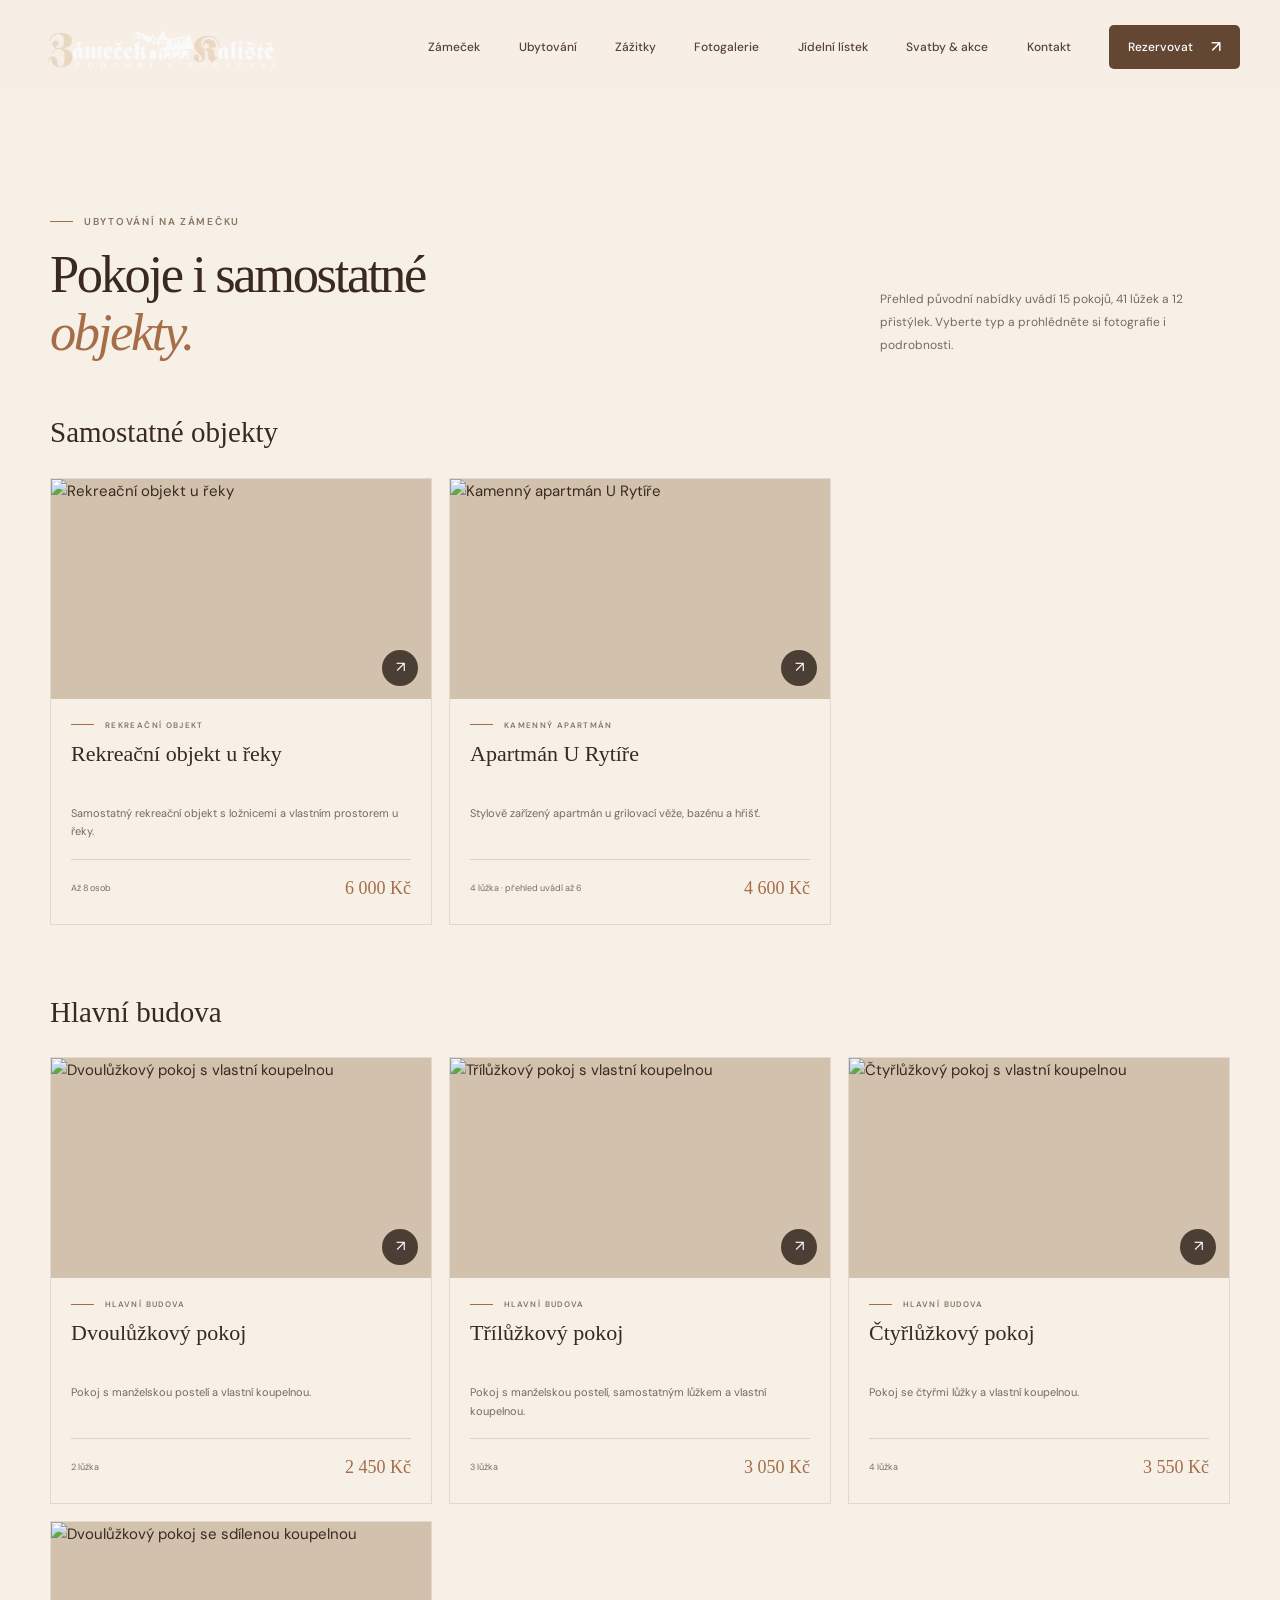
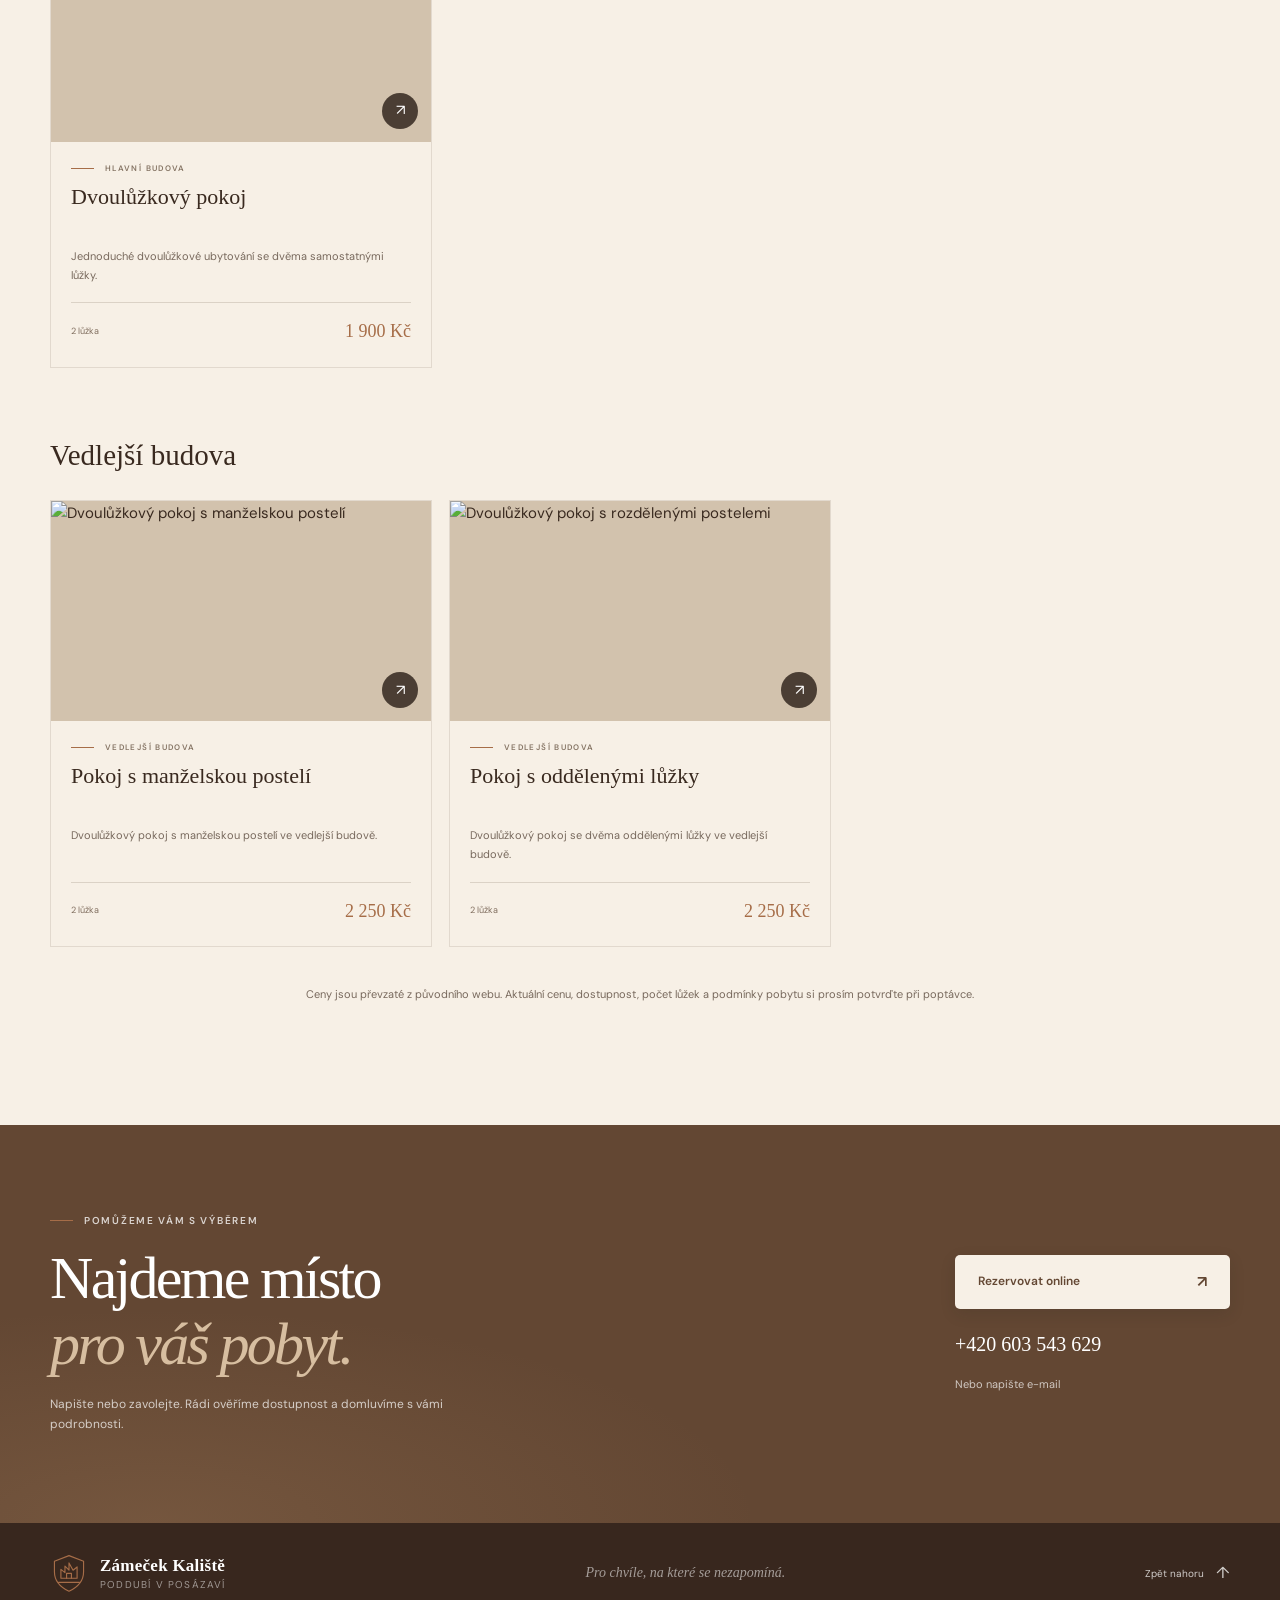
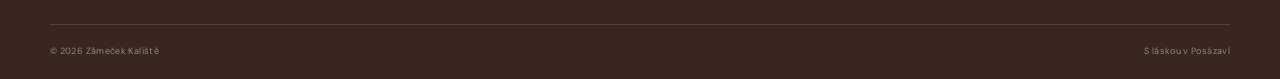
==== commit 202720d0: "daily" ====
--- a/accommodations.html
+++ b/accommodations.html
@@ -25,25 +25,18 @@
     <header class="site-header" id="top">
       <div class="header-inner">
         <a class="brand" href="index.html#top" aria-label="Zámeček Kaliště — úvod">
-          <span class="brand-mark" aria-hidden="true">
-            <svg viewBox="0 0 42 48" fill="none">
-              <path d="M21 2 39 9v13c0 11-7 19-18 24C10 41 3 33 3 22V9L21 2Z" />
-              <path d="M11 30V19l5 4v-8l5 5v-9l5 9 5-4v14H11Z" />
-              <path d="M18 30v-6h6v6M8 35h26" />
-            </svg>
-          </span>
-          <span class="brand-copy"><span class="brand-name">Zámeček Kaliště</span><span class="brand-place">Poddubí v Posázaví</span></span>
+          <img class="brand-logo" src="Logo.png" alt="" />
         </a>
         <button class="menu-toggle" type="button" aria-expanded="false" aria-controls="primary-nav">
           <span class="menu-toggle-lines" aria-hidden="true"></span><span class="sr-only">Otevřít navigaci</span>
         </button>
         <nav class="primary-nav" id="primary-nav" aria-label="Hlavní navigace">
-          <a href="index.html#zamecek">Zámeček</a>
+          <a href="index.html">Zámeček</a>
           <a href="accommodations.html" aria-current="page">Ubytování</a>
           <a href="index.html#zazitky">Zážitky</a>
           <a href="photos.html">Fotogalerie</a>
           <a href="menu.html">Jídelní lístek</a>
-          <a href="index.html#svatby">Svatby &amp; akce</a>
+          <a href="weddings.html">Svatby &amp; akce</a>
           <a href="index.html#kontakt">Kontakt</a>
           <a class="nav-cta" href="reservations.html">Rezervovat <span aria-hidden="true">↗</span></a>
         </nav>
--- a/style.css
+++ b/style.css
@@ -1,18 +1,105 @@
+/* ==========================================================================
+   SITE STYLESHEET (cleaned & documented)
+   --------------------------------------------------------------------------
+   Warm "paper / clay / forest" theme for a guesthouse website
+   (home, apartment detail, reservation, restaurant menu, owner menu editor,
+   accommodation directory, photo directory, wedding page).
+
+   HOW THIS FILE IS ORGANISED
+   --------------------------------------------------------------------------
+   Rules are grouped by the component they belong to. Every selector appears
+   once: the many "override" blocks of the old file were merged so that each
+   rule contains only its final, effective declarations.
+
+     1.  Design tokens (custom properties)
+     2.  Base / reset
+     3.  Layout utilities
+     4.  Shared components (eyebrow, titles, buttons, headings, carousel...)
+     5.  Site header & navigation
+     6.  Home: hero
+     7.  Home: welcome (intro + image carousel)
+     8.  Home: stay cards
+     9.  Home: experiences
+    10.  Home: wedding band
+    11.  Wedding page
+    12.  Home: dining
+    13.  Opening hours
+    14.  Section subtitle
+    15.  Home: gallery
+    16.  Contact
+    17.  Footer
+    18.  Apartment page
+    19.  Reservation page
+    20.  Restaurant menu page
+    21.  Owner menu editor
+    22.  Accommodation directory
+    23.  Photo directory & lightbox
+    24.  Responsive overrides (by breakpoint)
+    25.  Reduced motion
+    26.  Dark theme (prefers-color-scheme: dark)
+
+   CASCADE NOTES (why some things sit where they do)
+   --------------------------------------------------------------------------
+   * Responsive rules live in section 24, AFTER all base rules, exactly like
+     in the original file, so "mobile beats base" behaves as before.
+   * Inside each @media block the rules keep the original relative order.
+   * .gallery-heading is declared right next to .section-heading (before the
+     mobile override) and .apartment-gallery-heading / .photo-page-heading are
+     re-stated inside the 760px block. This keeps the original winner on every
+     screen size when one element carries several of these classes.
+   * The dark theme is one block at the very end so it always wins ties.
+
+   WHAT WAS REMOVED (only things that could never have an effect)
+   --------------------------------------------------------------------------
+   * Declarations overridden later at equal/higher specificity (old palette
+     block, "warmer rhythm" block, carousel block, duplicate :root, ...).
+   * `.hero` min-height at >=1500px (always overridden by a later rule).
+   * Mobile `.hero-image` object-position (overridden by a later base rule).
+   * `.welcome-image-wrap::after` frame (finally `display: none`), and its
+     dark-mode background.
+   * `.experience-card` border-left / border-top rules (replaced by a full
+     `border`), and `margin-left: 0` (browser default).
+   * `transition-timing-function` on elements that have no transition.
+   * Exact duplicates (e.g. `.photo-card:nth-child(7n + 1)` row span at 600px,
+     dark rules that repeat values already provided by tokens/specificity).
+   * Old easing `ease` in transitions that were later switched to the
+     `--ease-out` curve is now written directly as `var(--ease-out)`.
+   ========================================================================== */
+
+
+/* ==========================================================================
+   1. DESIGN TOKENS
+   ========================================================================== */
+
 :root {
   color-scheme: light;
-  --paper: #f7f0e6;
-  --paper-deep: #eadccb;
-  --ink: #39291f;
-  --muted: #86705f;
-  --forest: #634733;
-  --forest-deep: #38271e;
-  --sage: #d1b89a;
-  --clay: #a66d48;
+
+  /* Colours */
+  --paper: #f7f0e6;        /* page background */
+  --paper-deep: #eadccb;   /* alternate section background */
+  --ink: #39291f;          /* main text */
+  --muted: #86705f;        /* secondary text */
+  --forest: #634733;       /* primary brand colour (dark brown) */
+  --forest-deep: #38271e;  /* footer / selection text */
+  --sage: #d1b89a;         /* light accent */
+  --clay: #a66d48;         /* main accent */
   --line: rgba(74, 49, 32, 0.16);
-  --serif: "Playfair Display", Georgia, serif;
+
+  /* Typography */
+  --serif: Garamond, "Times New Roman", serif;
   --sans: "DM Sans", Arial, sans-serif;
+
+  /* Layout */
   --page-width: 1180px;
-}
+
+  /* Motion: shared easing curve */
+  --ease-out: cubic-bezier(0.2, 0.7, 0.2, 1);
+}
+
+
+/* ==========================================================================
+   2. BASE / RESET
+   ========================================================================== */
 
 * {
   box-sizing: border-box;
@@ -20,14 +107,15 @@
 
 html {
   scroll-behavior: smooth;
-  scroll-padding-top: 92px;
+  scroll-padding-top: 92px; /* room for the header when jumping to anchors */
 }
 
 body {
   margin: 0;
-  background: var(--paper);
+  background:
+    radial-gradient(ellipse at 12% 30%, rgba(211, 190, 159, 0.12), transparent 28%),
+    var(--paper);
   color: var(--ink);
-  font-family: var(--sans);
   font-size: 15px;
   line-height: 1.7;
   -webkit-font-smoothing: antialiased;
@@ -58,15 +146,23 @@
   color: var(--forest-deep);
 }
 
+
+/* ==========================================================================
+   3. LAYOUT UTILITIES
+   ========================================================================== */
+
+/* Centered content column */
 .page-width {
   width: min(var(--page-width), calc(100% - 100px));
   margin-inline: auto;
 }
 
+/* Default vertical padding of a page section */
 .section-pad {
   padding-block: 120px;
 }
 
+/* Visually hidden helpers (screen readers / skip link) */
 .skip-link,
 .sr-only {
   position: absolute;
@@ -91,169 +187,12 @@
   clip-path: none;
 }
 
-.site-header {
-  position: relative;
-  z-index: 10;
-  background: var(--paper);
-}
-
-.header-inner {
-  width: min(1380px, calc(100% - 80px));
-  height: 94px;
-  margin-inline: auto;
-  display: flex;
-  align-items: center;
-  justify-content: space-between;
-  gap: 40px;
-}
-
-.brand {
-  display: inline-flex;
-  align-items: center;
-  gap: 12px;
-  flex-shrink: 0;
-}
-
-.brand-mark {
-  display: grid;
-  width: 38px;
-  color: var(--clay);
-  place-items: center;
-}
-
-.brand-mark svg {
-  width: 34px;
-  stroke: currentColor;
-  stroke-width: 1.4;
-  stroke-linecap: round;
-  stroke-linejoin: round;
-}
-
-.brand-copy {
-  display: grid;
-  line-height: 1.35;
-}
-
-.brand-name {
-  font-family: var(--serif);
-  font-size: 17px;
-  font-weight: 600;
-  letter-spacing: 0.015em;
-}
-
-.brand-place {
-  color: var(--muted);
-  font-size: 10px;
-  letter-spacing: 0.12em;
-  text-transform: uppercase;
-}
-
-.primary-nav {
-  display: flex;
-  align-items: center;
-  gap: clamp(20px, 3vw, 42px);
-  color: #574334;
-  font-size: 12px;
-  font-weight: 500;
-}
-
-.primary-nav > a:not(.nav-cta) {
-  position: relative;
-  padding-block: 10px;
-  transition: color 180ms ease;
-}
-
-.primary-nav > a:not(.nav-cta)::after {
-  position: absolute;
-  right: 0;
-  bottom: 3px;
-  left: 0;
-  height: 1px;
-  background: var(--clay);
-  content: "";
-  transform: scaleX(0);
-  transform-origin: right;
-  transition: transform 220ms ease;
-}
-
-.primary-nav > a:not(.nav-cta):hover {
-  color: var(--clay);
-}
-
-.primary-nav > a:not(.nav-cta):hover::after {
-  transform: scaleX(1);
-  transform-origin: left;
-}
-
-.nav-cta {
-  display: inline-flex;
-  min-height: 44px;
-  align-items: center;
-  gap: 18px;
-  padding: 0 19px;
-  background: var(--forest);
-  color: white;
-  transition: background 180ms ease;
-}
-
-.nav-cta:hover {
-  background: var(--clay);
-}
-
-.nav-cta span,
-.text-link span,
-.button span,
-.contact-map span,
-.experience-card a span,
-.back-top span {
-  font-size: 16px;
-  line-height: 1;
-}
-
-.menu-toggle {
-  display: none;
-}
-
-.hero {
-  position: relative;
-  min-height: min(730px, calc(100svh - 94px));
-  min-height: max(620px, min(730px, calc(100svh - 94px)));
-  overflow: hidden;
-  background: #382a22;
-  color: white;
-}
-
-.hero-image,
-.hero-shade {
-  position: absolute;
-  inset: 0;
-  width: 100%;
-  height: 100%;
-}
-
-.hero-image {
-  object-fit: cover;
-  object-position: center 53%;
-  animation: hero-appear 900ms ease-out both;
-}
-
-.hero-shade {
-  background:
-    linear-gradient(90deg, rgba(47, 33, 24, 0.8) 0%, rgba(47, 33, 24, 0.54) 42%, rgba(47, 33, 24, 0.1) 100%),
-    linear-gradient(0deg, rgba(47, 33, 24, 0.25), transparent 35%);
-}
-
-.hero-content {
-  position: relative;
-  z-index: 1;
-  display: flex;
-  min-height: inherit;
-  flex-direction: column;
-  align-items: flex-start;
-  justify-content: center;
-  padding-top: 4px;
-  padding-bottom: 20px;
-}
+
+/* ==========================================================================
+   4. SHARED COMPONENTS
+   ========================================================================== */
+
+/* ---- 4.1 Eyebrow (small uppercase label above titles) ------------------- */
 
 .eyebrow {
   display: flex;
@@ -278,6 +217,14 @@
   color: rgba(255, 255, 255, 0.77);
 }
 
+/* Eyebrow spacing depends on where it is used */
+.welcome-copy .eyebrow,
+.dining-copy .eyebrow {
+  margin-bottom: 23px;
+}
+
+/* ---- 4.2 Titles ---------------------------------------------------------- */
+
 .hero h1,
 .section-title {
   margin: 0;
@@ -294,20 +241,22 @@
   font-weight: 400;
 }
 
-.hero-intro {
-  max-width: 460px;
-  margin: 26px 0 0;
-  color: rgba(255, 255, 255, 0.82);
-  font-size: 15px;
-  line-height: 1.8;
-}
-
-.hero-actions {
-  display: flex;
-  align-items: center;
-  gap: 34px;
-  margin-top: 36px;
-}
+/* Titles on light sections: dark ink, medium size, clay italics */
+.welcome-copy .section-title,
+.dining-copy .section-title,
+.section-heading .section-title {
+  color: var(--ink);
+  font-size: clamp(39px, 4.1vw, 55px);
+}
+
+.welcome-copy .section-title em,
+.dining-copy .section-title em,
+.section-heading .section-title em,
+.center-heading .section-title em {
+  color: var(--clay);
+}
+
+/* ---- 4.3 Buttons & links ------------------------------------------------- */
 
 .button {
   display: inline-flex;
@@ -316,182 +265,35 @@
   justify-content: center;
   gap: 24px;
   padding: 0 23px;
+  border-radius: 5px;
   font-size: 12px;
   font-weight: 600;
-  transition: background 180ms ease, color 180ms ease, border-color 180ms ease;
+  transition:
+    background 180ms var(--ease-out),
+    color 180ms var(--ease-out),
+    border-color 180ms var(--ease-out);
 }
 
 .button-light {
   background: var(--paper);
   color: var(--forest);
+  box-shadow: 0 5px 16px rgba(26, 32, 25, 0.12);
 }
 
 .button-light:hover {
   background: var(--sage);
 }
 
-.hero-phone {
-  display: inline-flex;
-  align-items: center;
-  gap: 11px;
-  color: rgba(255, 255, 255, 0.85);
-  font-size: 12px;
-}
-
-.phone-icon {
-  display: grid;
-  width: 31px;
-  height: 31px;
-  border: 1px solid rgba(255, 255, 255, 0.5);
-  border-radius: 50%;
-  font-size: 13px;
-  place-items: center;
-}
-
-.hero-note {
-  position: absolute;
-  z-index: 1;
-  right: max(50px, calc((100% - var(--page-width)) / 2));
-  bottom: 48px;
-  display: flex;
-  align-items: center;
-  gap: 12px;
-  color: rgba(255, 255, 255, 0.8);
-  font-size: 10px;
-  letter-spacing: 0.14em;
-  text-transform: uppercase;
-}
-
-.note-line {
-  width: 32px;
-  height: 1px;
-  background: var(--sage);
-}
-
-.scroll-cue {
-  position: absolute;
-  bottom: -1px;
-  left: 50%;
-  width: 32px;
-  height: 55px;
+.button-outline-light {
+  min-height: 50px;
+  border: 1px solid rgba(255, 255, 255, 0.48);
+  color: white;
+}
+
+.button-outline-light:hover {
+  border-color: var(--paper);
   background: var(--paper);
-  transform: translateX(-50%);
-}
-
-.scroll-cue span {
-  position: absolute;
-  top: 13px;
-  left: 15px;
-  width: 1px;
-  height: 21px;
-  background: var(--clay);
-}
-
-.welcome {
-  padding-block: 145px 130px;
-}
-
-.welcome-grid {
-  display: grid;
-  grid-template-columns: 1.03fr 0.97fr;
-  align-items: center;
-  gap: clamp(70px, 11vw, 145px);
-}
-
-.welcome-image-wrap {
-  position: relative;
-  padding: 0 26px 32px 0;
-}
-
-.welcome-image-wrap::after {
-  position: absolute;
-  z-index: -1;
-  right: 0;
-  bottom: 0;
-  width: 72%;
-  height: 77%;
-  border: 1px solid #d2bda4;
-  content: "";
-}
-
-.welcome-image {
-  width: 100%;
-  height: 460px;
-  object-fit: cover;
-  object-position: center;
-}
-
-.image-caption {
-  position: absolute;
-  right: 26px;
-  bottom: 32px;
-  left: 0;
-  display: flex;
-  align-items: center;
-  justify-content: space-between;
-  padding: 17px 20px;
-  background: rgba(56, 39, 30, 0.87);
-  color: white;
-  font-size: 10px;
-  letter-spacing: 0.08em;
-  text-transform: uppercase;
-}
-
-.image-caption span:first-child {
-  color: #ddbea0;
-}
-
-.image-stamp {
-  position: absolute;
-  top: 28px;
-  right: -28px;
-  display: grid;
-  width: 93px;
-  height: 93px;
-  border-radius: 50%;
-  background: var(--clay);
-  color: white;
-  font-family: var(--serif);
-  font-size: 14px;
-  line-height: 1.18;
-  text-align: center;
-  transform: rotate(8deg);
-  place-content: center;
-}
-
-.welcome-copy .eyebrow,
-.dining-copy .eyebrow {
-  margin-bottom: 23px;
-}
-
-.welcome-copy .section-title,
-.dining-copy .section-title,
-.section-heading .section-title {
-  color: var(--ink);
-  font-size: clamp(39px, 4.1vw, 55px);
-}
-
-.welcome-copy .section-title em,
-.dining-copy .section-title em,
-.section-heading .section-title em,
-.center-heading .section-title em {
-  color: var(--clay);
-}
-
-.welcome-copy p:not(.eyebrow),
-.dining-copy > p:not(.eyebrow) {
-  max-width: 500px;
-  color: #78695d;
-  font-size: 13px;
-  line-height: 1.95;
-}
-
-.welcome-copy .lead,
-.dining-copy .lead {
-  margin-top: 26px;
-  color: #514032 !important;
-  font-size: 15px !important;
-  line-height: 1.85 !important;
+  color: var(--forest);
 }
 
 .text-link {
@@ -503,7 +305,7 @@
   color: var(--forest);
   font-size: 12px;
   font-weight: 600;
-  transition: color 180ms ease, border-color 180ms ease;
+  transition: color 180ms var(--ease-out), border-color 180ms var(--ease-out);
 }
 
 .text-link:hover {
@@ -515,37 +317,20 @@
   margin-top: 12px;
 }
 
-.welcome-details {
-  display: flex;
-  align-items: center;
-  gap: 13px;
-  margin-top: 44px;
-  color: #806e5f;
-  font-size: 11px;
-  line-height: 1.7;
-}
-
-.detail-icon {
-  display: grid;
-  width: 38px;
-  height: 38px;
-  border: 1px solid #d8c8b5;
-  border-radius: 50%;
-  color: var(--clay);
-  font-size: 22px;
-  place-items: center;
-}
-
-.welcome-details strong {
-  color: var(--ink);
-  font-size: 12px;
-  font-weight: 600;
-}
-
-.stay {
-  background: var(--paper-deep);
-}
-
+/* Arrow glyphs inside links/buttons */
+.nav-cta span,
+.text-link span,
+.button span,
+.contact-map span,
+.experience-card a span,
+.back-top span {
+  font-size: 16px;
+  line-height: 1;
+}
+
+/* ---- 4.4 Section headings ------------------------------------------------ */
+
+/* Left-aligned heading with an aside paragraph on the right */
 .section-heading {
   display: flex;
   align-items: flex-end;
@@ -561,106 +346,21 @@
 .section-aside {
   max-width: 350px;
   margin: 0 0 5px;
-  color: #76796f;
+  color: #78695d;
   font-size: 12px;
   line-height: 1.9;
 }
 
-.stay-grid {
-  display: grid;
-  height: 490px;
-  grid-template-columns: 1.05fr 0.95fr;
-  grid-template-rows: 1fr 1fr;
-  gap: 16px;
-}
-
-.stay-card {
-  position: relative;
-  overflow: hidden;
-  background: #80624a;
-  color: white;
-}
-
-.stay-card-large {
-  grid-row: span 2;
-}
-
-.stay-card > img {
-  width: 100%;
-  height: 100%;
-  object-fit: cover;
-  transition: transform 600ms cubic-bezier(0.2, 0.7, 0.2, 1);
-}
-
-.stay-card:hover > img {
-  transform: scale(1.045);
-}
-
-.stay-overlay {
-  position: absolute;
-  inset: 0;
-  background: linear-gradient(0deg, rgba(48, 33, 23, 0.82) 0%, rgba(48, 33, 23, 0.08) 73%);
-}
-
-.stay-card-content {
-  position: absolute;
-  right: 27px;
-  bottom: 26px;
-  left: 29px;
-  display: grid;
-  gap: 5px;
-}
-
-.card-kicker {
-  color: rgba(255, 255, 255, 0.75);
-  font-size: 9px;
-  letter-spacing: 0.15em;
-  text-transform: uppercase;
-}
-
-.stay-card-content > strong {
-  font-family: var(--serif);
-  font-size: clamp(21px, 2.4vw, 30px);
-  font-weight: 400;
-  line-height: 1.25;
-}
-
-.stay-card-large .stay-card-content > strong {
-  font-size: clamp(28px, 3vw, 39px);
-}
-
-.card-arrow {
-  display: flex;
-  align-items: center;
-  justify-content: space-between;
-  max-width: 190px;
-  margin-top: 8px;
-  border-top: 1px solid rgba(255, 255, 255, 0.45);
-  padding-top: 10px;
-  color: rgba(255, 255, 255, 0.84);
-  font-size: 10px;
-}
-
-.card-arrow b {
-  font-size: 15px;
-  font-weight: 400;
-}
-
-.stay-footnote {
-  margin: 21px 0 0;
-  color: #6c7167;
-  font-size: 11px;
-}
-
-.stay-footnote span {
-  margin-right: 7px;
-  color: var(--clay);
-}
-
-.experiences {
-  padding-block: 128px 138px;
-}
-
+/* Declared here (before the mobile override) on purpose - see cascade notes */
+.gallery-heading {
+  margin-bottom: 38px;
+}
+
+.gallery-heading > .text-link {
+  margin-bottom: 6px;
+}
+
+/* Centered heading */
 .center-heading {
   margin-bottom: 63px;
   text-align: center;
@@ -675,1408 +375,7 @@
   font-size: clamp(39px, 4.2vw, 55px);
 }
 
-.experience-grid {
-  display: grid;
-  grid-template-columns: repeat(4, 1fr);
-  border-top: 1px solid var(--line);
-  border-bottom: 1px solid var(--line);
-}
-
-.experience-card {
-  position: relative;
-  min-height: 277px;
-  padding: 30px 27px 28px;
-}
-
-.experience-card + .experience-card {
-  border-left: 1px solid var(--line);
-}
-
-.experience-number {
-  color: #9a8877;
-  font-size: 9px;
-  letter-spacing: 0.12em;
-}
-
-.experience-icon {
-  display: block;
-  width: 36px;
-  height: 36px;
-  margin-top: 21px;
-  color: var(--clay);
-}
-
-.experience-icon svg {
-  width: 100%;
-  height: 100%;
-  stroke: currentColor;
-  stroke-width: 1.4;
-  stroke-linecap: round;
-  stroke-linejoin: round;
-}
-
-.experience-card h3 {
-  margin: 15px 0 9px;
-  font-family: var(--serif);
-  font-size: 22px;
-  font-weight: 500;
-  letter-spacing: -0.02em;
-  line-height: 1.26;
-}
-
-.experience-card p {
-  min-height: 58px;
-  margin: 0 0 17px;
-  color: #796b5e;
-  font-size: 11px;
-  line-height: 1.8;
-}
-
-.experience-card a {
-  display: flex;
-  align-items: center;
-  justify-content: space-between;
-  gap: 8px;
-  color: var(--forest);
-  font-size: 10px;
-  font-weight: 600;
-  transition: color 180ms ease;
-}
-
-.experience-card a:hover {
-  color: var(--clay);
-}
-
-.wedding {
-  position: relative;
-  display: grid;
-  min-height: 530px;
-  grid-template-columns: 1fr 1fr;
-  align-items: center;
-  overflow: hidden;
-  padding: 0;
-  background: var(--forest);
-  color: white;
-}
-
-.wedding-image {
-  position: absolute;
-  inset: 0 50% 0 0;
-  overflow: hidden;
-}
-
-.wedding-image::after {
-  position: absolute;
-  inset: 0;
-  background: linear-gradient(90deg, rgba(52, 37, 28, 0.02), rgba(52, 37, 28, 0.27));
-  content: "";
-}
-
-.wedding-image img {
-  width: 100%;
-  height: 100%;
-  object-fit: cover;
-}
-
-.wedding-copy {
-  position: relative;
-  z-index: 1;
-  grid-column: 2;
-  max-width: 490px;
-  padding: 95px 40px 95px 8%;
-}
-
-.wedding-copy .eyebrow {
-  margin-bottom: 20px;
-}
-
-.wedding-copy .section-title {
-  font-size: clamp(42px, 4.8vw, 62px);
-}
-
-.wedding-copy .section-title em {
-  color: #d7bea0;
-}
-
-.wedding-copy > p:not(.eyebrow) {
-  max-width: 390px;
-  margin: 24px 0 28px;
-  color: rgba(255, 255, 255, 0.71);
-  font-size: 13px;
-  line-height: 1.95;
-}
-
-.button-outline-light {
-  min-height: 50px;
-  border: 1px solid rgba(255, 255, 255, 0.48);
-  color: white;
-}
-
-.button-outline-light:hover {
-  border-color: var(--paper);
-  background: var(--paper);
-  color: var(--forest);
-}
-
-.wedding-number {
-  position: absolute;
-  right: 7%;
-  bottom: -92px;
-  color: rgba(255, 255, 255, 0.04);
-  font-family: var(--serif);
-  font-size: 330px;
-  line-height: 1;
-  pointer-events: none;
-}
-
-.dining {
-  overflow: hidden;
-}
-
-.dining-grid {
-  display: grid;
-  grid-template-columns: 0.87fr 1.13fr;
-  align-items: center;
-  gap: clamp(60px, 10vw, 130px);
-}
-
-.dining-copy .lead {
-  margin-top: 25px;
-}
-
-.dining-time {
-  display: flex;
-  align-items: center;
-  gap: 14px;
-  margin: 28px 0 24px;
-  color: #806e5f;
-  font-size: 11px;
-  line-height: 1.8;
-}
-
-.dining-time strong {
-  color: var(--ink);
-  font-size: 12px;
-  font-weight: 600;
-}
-
-.time-icon {
-  display: grid;
-  width: 39px;
-  height: 39px;
-  border: 1px solid #d8c8b5;
-  border-radius: 50%;
-  color: var(--clay);
-  font-size: 22px;
-  place-items: center;
-}
-
-.dining-photos {
-  position: relative;
-  min-height: 460px;
-  padding: 0 0 37px 52px;
-}
-
-.dining-photos::before {
-  position: absolute;
-  z-index: -1;
-  top: -30px;
-  left: 22px;
-  width: 70%;
-  height: 80%;
-  border: 1px solid #d7c5ae;
-  content: "";
-}
-
-.dining-main-photo {
-  width: 100%;
-  height: 393px;
-  object-fit: cover;
-}
-
-.dining-small-photo {
-  position: absolute;
-  right: -6px;
-  bottom: 0;
-  width: 45%;
-  height: 190px;
-  border: 10px solid var(--paper);
-  object-fit: cover;
-}
-
-.dining-photo-note {
-  position: absolute;
-  bottom: 8px;
-  left: 51px;
-  color: #806e5f;
-  font-family: var(--serif);
-  font-size: 14px;
-  font-style: italic;
-}
-
-.gallery {
-  padding-block: 100px 124px;
-  background: var(--paper-deep);
-}
-
-.gallery-heading {
-  margin-bottom: 38px;
-}
-
-.gallery-heading > .text-link {
-  margin-bottom: 6px;
-}
-
-.gallery-grid {
-  display: grid;
-  height: 310px;
-  grid-template-columns: 1.15fr 0.8fr 0.8fr 1.05fr;
-  gap: 12px;
-}
-
-.gallery-grid img {
-  width: 100%;
-  height: 100%;
-  object-fit: cover;
-  transition: filter 220ms ease;
-}
-
-.gallery-grid img:hover {
-  filter: brightness(0.88);
-}
-
-.contact {
-  position: relative;
-  overflow: hidden;
-  background:
-    radial-gradient(ellipse at 13% 100%, rgba(177, 137, 99, 0.17), transparent 35%),
-    var(--forest);
-  color: white;
-}
-
-.contact-grid {
-  display: grid;
-  grid-template-columns: 1fr 0.65fr;
-  align-items: center;
-  gap: 100px;
-}
-
-.contact-copy .eyebrow {
-  margin-bottom: 21px;
-}
-
-.contact-copy .section-title {
-  font-size: clamp(43px, 5.1vw, 67px);
-}
-
-.contact-copy .section-title em {
-  color: #c2b29a;
-}
-
-.contact-copy > p:not(.eyebrow) {
-  max-width: 430px;
-  margin: 24px 0 29px;
-  color: rgba(255, 255, 255, 0.68);
-  font-size: 13px;
-  line-height: 1.9;
-}
-
-.contact-card {
-  display: flex;
-  flex-direction: column;
-  align-items: flex-start;
-  padding: 33px 36px 34px;
-  border: 1px solid rgba(255, 255, 255, 0.19);
-  background: rgba(255, 255, 255, 0.035);
-}
-
-.contact-card-label {
-  margin-bottom: 8px;
-  color: #d8bda0;
-  font-size: 9px;
-  font-weight: 600;
-  letter-spacing: 0.16em;
-  text-transform: uppercase;
-}
-
-.contact-card address {
-  font-family: var(--serif);
-  font-size: 23px;
-  font-style: normal;
-  line-height: 1.45;
-}
-
-.contact-map {
-  display: inline-flex;
-  align-items: center;
-  gap: 8px;
-  margin-top: 9px;
-  color: rgba(255, 255, 255, 0.65);
-  font-size: 10px;
-}
-
-.contact-map:hover,
-.contact-phone:hover,
-.contact-email:hover {
-  color: #e8c9a9;
-}
-
-.contact-rule {
-  width: 100%;
-  height: 1px;
-  margin: 20px 0;
-  background: rgba(255, 255, 255, 0.16);
-}
-
-.contact-phone {
-  color: white;
-  font-family: var(--serif);
-  font-size: 18px;
-  line-height: 1.65;
-}
-
-.contact-email {
-  color: white;
-  font-size: 12px;
-}
-
-.site-footer {
-  background: var(--forest-deep);
-  color: white;
-}
-
-.footer-inner {
-  display: flex;
-  min-height: 102px;
-  align-items: center;
-  justify-content: space-between;
-  gap: 30px;
-  border-bottom: 1px solid rgba(255, 255, 255, 0.13);
-}
-
-.footer-brand .brand-place {
-  color: rgba(255, 255, 255, 0.52);
-}
-
-.footer-inner > p {
-  color: rgba(255, 255, 255, 0.55);
-  font-family: var(--serif);
-  font-size: 14px;
-  font-style: italic;
-}
-
-.back-top {
-  display: inline-flex;
-  align-items: center;
-  gap: 12px;
-  color: rgba(255, 255, 255, 0.77);
-  font-size: 10px;
-}
-
-.back-top:hover {
-  color: white;
-}
-
-.footer-bottom {
-  display: flex;
-  min-height: 54px;
-  align-items: center;
-  justify-content: space-between;
-  color: rgba(255, 255, 255, 0.43);
-  font-size: 9px;
-  letter-spacing: 0.04em;
-}
-
-@keyframes hero-appear {
-  from {
-    opacity: 0.7;
-    transform: scale(1.025);
-  }
-  to {
-    opacity: 1;
-    transform: scale(1);
-  }
-}
-
-@media (min-width: 1500px) {
-  .hero {
-    min-height: 760px;
-  }
-}
-
-@media (max-width: 1000px) {
-  .page-width {
-    width: min(var(--page-width), calc(100% - 64px));
-  }
-
-  .header-inner {
-    width: calc(100% - 56px);
-    gap: 24px;
-  }
-
-  .primary-nav {
-    gap: 18px;
-    font-size: 11px;
-  }
-
-  .primary-nav > a:nth-child(6) {
-    display: none;
-  }
-
-  .welcome-grid {
-    gap: 65px;
-  }
-
-  .stay-grid {
-    height: 430px;
-  }
-
-  .experience-card {
-    padding-inline: 19px;
-  }
-
-  .experience-card h3 {
-    font-size: 20px;
-  }
-
-  .contact-grid {
-    gap: 65px;
-  }
-}
-
-@media (max-width: 760px) {
-  html {
-    scroll-padding-top: 72px;
-  }
-
-  .section-pad {
-    padding-block: 83px;
-  }
-
-  .page-width {
-    width: calc(100% - 44px);
-  }
-
-  .header-inner {
-    width: calc(100% - 40px);
-    height: 74px;
-  }
-
-  .brand-mark {
-    width: 31px;
-  }
-
-  .brand-mark svg {
-    width: 30px;
-  }
-
-  .brand-name {
-    font-size: 15px;
-  }
-
-  .brand-place {
-    font-size: 9px;
-  }
-
-  .menu-toggle {
-    position: relative;
-    z-index: 2;
-    display: grid;
-    width: 42px;
-    height: 42px;
-    padding: 0;
-    border: 1px solid var(--line);
-    background: transparent;
-    cursor: pointer;
-    place-items: center;
-  }
-
-  .menu-toggle-lines,
-  .menu-toggle-lines::before,
-  .menu-toggle-lines::after {
-    display: block;
-    width: 17px;
-    height: 1px;
-    background: var(--forest);
-    transition: transform 180ms ease;
-  }
-
-  .menu-toggle-lines {
-    position: relative;
-  }
-
-  .menu-toggle-lines::before,
-  .menu-toggle-lines::after {
-    position: absolute;
-    left: 0;
-    content: "";
-  }
-
-  .menu-toggle-lines::before {
-    top: -5px;
-  }
-
-  .menu-toggle-lines::after {
-    top: 5px;
-  }
-
-  .menu-toggle[aria-expanded="true"] .menu-toggle-lines {
-    background: transparent;
-  }
-
-  .menu-toggle[aria-expanded="true"] .menu-toggle-lines::before {
-    top: 0;
-    transform: rotate(45deg);
-  }
-
-  .menu-toggle[aria-expanded="true"] .menu-toggle-lines::after {
-    top: 0;
-    transform: rotate(-45deg);
-  }
-
-  .primary-nav {
-    position: absolute;
-    top: 74px;
-    right: 0;
-    left: 0;
-    display: none;
-    align-items: stretch;
-    gap: 0;
-    padding: 10px 22px 23px;
-    border-top: 1px solid var(--line);
-    background: var(--paper);
-    box-shadow: 0 14px 22px rgba(28, 38, 30, 0.1);
-    font-size: 13px;
-  }
-
-  .primary-nav.is-open {
-    display: flex;
-    flex-direction: column;
-  }
-
-  .primary-nav > a:not(.nav-cta) {
-    padding: 12px 0;
-    border-bottom: 1px solid var(--line);
-  }
-
-  .primary-nav > a:not(.nav-cta)::after,
-  .primary-nav > a:nth-child(6) {
-    display: none;
-  }
-
-  .nav-cta {
-    min-height: 47px;
-    justify-content: space-between;
-    margin-top: 15px;
-    padding-inline: 16px;
-  }
-
-  .hero {
-    min-height: min(710px, calc(100svh - 74px));
-    min-height: max(580px, min(710px, calc(100svh - 74px)));
-  }
-
-  .hero-image {
-    object-position: 58% center;
-  }
-
-  .hero-shade {
-    background:
-      linear-gradient(90deg, rgba(22, 34, 27, 0.72), rgba(22, 34, 27, 0.22)),
-      linear-gradient(0deg, rgba(22, 34, 27, 0.28), transparent 48%);
-  }
-
-  .hero h1 {
-    font-size: clamp(49px, 11vw, 73px);
-  }
-
-  .hero-intro {
-    max-width: 385px;
-    font-size: 13px;
-  }
-
-  .hero-actions {
-    flex-wrap: wrap;
-    gap: 18px;
-    margin-top: 29px;
-  }
-
-  .hero-note {
-    right: 22px;
-    bottom: 31px;
-    font-size: 8px;
-  }
-
-  .scroll-cue {
-    width: 26px;
-    height: 42px;
-  }
-
-  .scroll-cue span {
-    left: 12px;
-  }
-
-  .welcome {
-    padding-block: 88px 86px;
-  }
-
-  .welcome-grid,
-  .dining-grid {
-    grid-template-columns: 1fr;
-    gap: 51px;
-  }
-
-  .welcome-image-wrap {
-    max-width: 560px;
-    padding-right: 19px;
-  }
-
-  .welcome-image {
-    height: min(390px, 76vw);
-  }
-
-  .image-caption {
-    right: 19px;
-  }
-
-  .image-stamp {
-    right: -12px;
-    width: 78px;
-    height: 78px;
-    font-size: 12px;
-  }
-
-  .welcome-copy .section-title,
-  .dining-copy .section-title,
-  .section-heading .section-title {
-    font-size: clamp(37px, 9vw, 49px);
-  }
-
-  .section-heading {
-    display: block;
-    margin-bottom: 32px;
-  }
-
-  .section-aside {
-    max-width: 440px;
-    margin-top: 16px;
-  }
-
-  .stay-grid {
-    height: auto;
-    grid-template-columns: 1fr 1fr;
-    grid-template-rows: 285px 210px;
-    gap: 10px;
-  }
-
-  .stay-card-large {
-    grid-column: span 2;
-    grid-row: auto;
-  }
-
-  .stay-card-content {
-    right: 14px;
-    bottom: 15px;
-    left: 15px;
-  }
-
-  .stay-card-content > strong {
-    font-size: 20px;
-  }
-
-  .stay-card-large .stay-card-content > strong {
-    font-size: 28px;
-  }
-
-  .stay-footnote {
-    font-size: 10px;
-    line-height: 1.7;
-  }
-
-  .experiences {
-    padding-block: 85px 92px;
-  }
-
-  .center-heading {
-    margin-bottom: 37px;
-  }
-
-  .center-heading .section-title {
-    font-size: clamp(37px, 9vw, 49px);
-  }
-
-  .experience-grid {
-    grid-template-columns: 1fr 1fr;
-  }
-
-  .experience-card {
-    min-height: 247px;
-    padding: 22px 17px;
-  }
-
-  .experience-card + .experience-card {
-    border-left: none;
-  }
-
-  .experience-card:nth-child(even) {
-    border-left: 1px solid var(--line);
-  }
-
-  .experience-card:nth-child(n + 3) {
-    border-top: 1px solid var(--line);
-  }
-
-  .experience-card h3 {
-    font-size: 21px;
-  }
-
-  .experience-card p {
-    min-height: 67px;
-    font-size: 10px;
-  }
-
-  .wedding {
-    min-height: 0;
-    grid-template-columns: 1fr;
-  }
-
-  .wedding-image {
-    position: relative;
-    inset: auto;
-    height: 330px;
-  }
-
-  .wedding-image::after {
-    background: linear-gradient(0deg, rgba(31, 46, 37, 0.2), transparent 60%);
-  }
-
-  .wedding-copy {
-    grid-column: auto;
-    max-width: 580px;
-    padding: 62px 22px 74px;
-  }
-
-  .wedding-copy .section-title {
-    font-size: clamp(43px, 10vw, 58px);
-  }
-
-  .wedding-number {
-    right: -15px;
-    bottom: 130px;
-    font-size: 210px;
-  }
-
-  .dining-grid {
-    gap: 43px;
-  }
-
-  .dining-photos {
-    min-height: 345px;
-    padding-left: 26px;
-  }
-
-  .dining-photos::before {
-    top: -17px;
-    left: 9px;
-  }
-
-  .dining-main-photo {
-    height: 300px;
-  }
-
-  .dining-small-photo {
-    right: -4px;
-    width: 44%;
-    height: 145px;
-    border-width: 7px;
-  }
-
-  .dining-photo-note {
-    bottom: 2px;
-    left: 26px;
-    font-size: 12px;
-  }
-
-  .gallery {
-    padding-block: 78px 83px;
-  }
-
-  .gallery-heading > .text-link {
-    margin-top: 21px;
-  }
-
-  .gallery-grid {
-    height: auto;
-    grid-template-columns: 1fr 1fr;
-    grid-template-rows: 165px 165px;
-    gap: 9px;
-  }
-
-  .contact-grid {
-    grid-template-columns: 1fr;
-    gap: 45px;
-  }
-
-  .contact-copy .section-title {
-    font-size: clamp(45px, 10vw, 61px);
-  }
-
-  .contact-card {
-    padding: 27px 25px;
-  }
-
-  .footer-inner {
-    min-height: 0;
-    flex-wrap: wrap;
-    padding-block: 24px;
-  }
-
-  .footer-inner > p {
-    order: 3;
-    width: 100%;
-    margin: -5px 0 0 43px;
-  }
-}
-
-@media (max-width: 400px) {
-  .page-width {
-    width: calc(100% - 36px);
-  }
-
-  .header-inner {
-    width: calc(100% - 32px);
-  }
-
-  .hero h1 {
-    font-size: 47px;
-  }
-
-  .hero-actions {
-    align-items: flex-start;
-    flex-direction: column;
-  }
-
-  .experience-card {
-    padding-inline: 13px;
-  }
-
-  .experience-card a {
-    font-size: 9px;
-  }
-
-  .contact-email {
-    font-size: 11px;
-  }
-}
-
-/* A warmer, more tactile rhythm ties the individual sections together. */
-body {
-  background:
-    radial-gradient(ellipse at 12% 30%, rgba(211, 190, 159, 0.12), transparent 28%),
-    var(--paper);
-}
-
-.site-header {
-  background: rgba(246, 241, 232, 0.96);
-}
-
-.hero {
-  width: calc(100% - 28px);
-  min-height: min(730px, calc(100svh - 108px));
-  min-height: max(620px, min(730px, calc(100svh - 108px)));
-  margin: 0 auto;
-  border-radius: 24px;
-  box-shadow: 0 18px 55px rgba(57, 52, 43, 0.13);
-}
-
-.hero-image {
-  border-radius: inherit;
-  object-position: center 58%;
-  transform-origin: center;
-}
-
-.hero-shade {
-  border-radius: inherit;
-  background:
-    linear-gradient(90deg, rgba(37, 43, 34, 0.76), rgba(37, 43, 34, 0.44) 47%, rgba(37, 43, 34, 0.12)),
-    linear-gradient(0deg, rgba(37, 43, 34, 0.34), transparent 45%);
-}
-
-.hero-content .eyebrow {
-  animation: rise-in 700ms 100ms both;
-}
-
-.hero h1 {
-  animation: rise-in 800ms 220ms both;
-}
-
-.hero-intro {
-  animation: rise-in 800ms 360ms both;
-}
-
-.hero-actions {
-  animation: rise-in 800ms 480ms both;
-}
-
-.hero-note {
-  bottom: 42px;
-}
-
-.scroll-cue {
-  border-radius: 12px 12px 0 0;
-}
-
-.welcome,
-.experiences,
-.dining {
-  position: relative;
-}
-
-.welcome-image-wrap {
-  padding: 15px 32px 40px 0;
-}
-
-.welcome-image-wrap::after {
-  right: 6px;
-  bottom: 8px;
-  width: 78%;
-  height: 78%;
-  border: 0;
-  border-radius: 0 0 24px 0;
-  background: #e7ddcd;
-}
-
-.welcome-image {
-  border-radius: 190px 190px 16px 16px;
-  box-shadow: 0 18px 45px rgba(58, 49, 39, 0.12);
-}
-
-.image-caption {
-  right: 32px;
-  bottom: 40px;
-  left: 0;
-  border-radius: 0 0 0 15px;
-  background: rgba(44, 52, 43, 0.88);
-  backdrop-filter: blur(8px);
-}
-
-.image-stamp {
-  top: 0;
-  right: -15px;
-  border: 5px solid var(--paper);
-  box-shadow: 0 6px 18px rgba(49, 43, 35, 0.13);
-}
-
-.stay {
-  background: #eee6d9;
-}
-
-.stay-grid {
-  gap: 14px;
-}
-
-.stay-card {
-  border-radius: 15px;
-  box-shadow: 0 8px 22px rgba(50, 43, 35, 0.1);
-}
-
-.stay-card > img {
-  filter: saturate(0.86);
-}
-
-.stay-card:hover > img {
-  filter: saturate(1);
-}
-
-.stay-overlay {
-  background: linear-gradient(0deg, rgba(37, 43, 34, 0.82), rgba(37, 43, 34, 0.03) 80%);
-}
-
-.experience-grid {
-  gap: 12px;
-  border: 0;
-}
-
-.experience-card,
-.experience-card + .experience-card,
-.experience-card:nth-child(even),
-.experience-card:nth-child(n + 3) {
-  border: 1px solid rgba(66, 55, 43, 0.11);
-  border-radius: 14px;
-  background: rgba(255, 255, 255, 0.32);
-  box-shadow: 0 8px 24px rgba(55, 47, 38, 0.04);
-}
-
-.experience-card {
-  transition: background 250ms ease, box-shadow 250ms ease, transform 250ms ease;
-}
-
-.experience-card:hover {
-  z-index: 1;
-  background: #fffaf2;
-  box-shadow: 0 16px 32px rgba(55, 47, 38, 0.1);
-  transform: translateY(-5px);
-}
-
-.experience-card + .experience-card {
-  margin-left: 0;
-}
-
-.experience-icon {
-  display: grid;
-  width: 45px;
-  height: 45px;
-  padding: 9px;
-  border-radius: 50%;
-  background: #efe2d3;
-}
-
-.wedding {
-  border-radius: 22px;
-  background: #394438;
-}
-
-.wedding-image {
-  overflow: hidden;
-}
-
-.wedding-image img {
-  filter: saturate(0.83);
-  transition: filter 500ms ease, transform 800ms ease;
-}
-
-.wedding:hover .wedding-image img {
-  filter: saturate(1);
-  transform: scale(1.025);
-}
-
-.button,
-.nav-cta {
-  border-radius: 5px;
-}
-
-.button-light {
-  box-shadow: 0 5px 16px rgba(26, 32, 25, 0.12);
-}
-
-.dining-main-photo {
-  border-radius: 180px 180px 15px 15px;
-  box-shadow: 0 17px 42px rgba(58, 49, 39, 0.12);
-}
-
-.dining-photos::before {
-  border-radius: 180px 180px 0 0;
-}
-
-.dining-small-photo {
-  border-radius: 110px 110px 12px 12px;
-  box-shadow: 0 10px 25px rgba(58, 49, 39, 0.15);
-}
-
-.gallery {
-  background: #eee6d9;
-}
-
-.gallery-grid {
-  gap: 14px;
-}
-
-.gallery-grid img {
-  border-radius: 13px;
-  filter: saturate(0.88);
-  transition: filter 250ms ease, transform 350ms ease, box-shadow 350ms ease;
-}
-
-.gallery-grid img:hover {
-  z-index: 1;
-  filter: saturate(1);
-  box-shadow: 0 12px 28px rgba(50, 43, 35, 0.16);
-  transform: translateY(-4px);
-}
-
-.contact {
-  background:
-    radial-gradient(ellipse at 12% 100%, rgba(187, 161, 126, 0.13), transparent 38%),
-    #394438;
-}
-
-.contact-card {
-  border-radius: 14px;
-  background: rgba(255, 250, 242, 0.055);
-  box-shadow: 0 15px 38px rgba(22, 29, 23, 0.11);
-}
-
-.footer-inner {
-  border-color: rgba(246, 241, 232, 0.12);
-}
-
-.primary-nav > a:not(.nav-cta)::after {
-  border-radius: 99px;
-}
-
-.button,
-.nav-cta,
-.text-link,
-.hero-phone,
-.contact-map,
-.contact-phone,
-.contact-email,
-.back-top {
-  transition-timing-function: cubic-bezier(0.2, 0.7, 0.2, 1);
-}
-
-.motion-ready .reveal {
-  opacity: 0;
-  transform: translateY(24px);
-  transition:
-    opacity 700ms cubic-bezier(0.2, 0.7, 0.2, 1),
-    transform 700ms cubic-bezier(0.2, 0.7, 0.2, 1);
-  transition-delay: var(--reveal-delay, 0ms);
-}
-
-.motion-ready .reveal.is-visible {
-  opacity: 1;
-  transform: translateY(0);
-}
-
-@keyframes rise-in {
-  from {
-    opacity: 0;
-    transform: translateY(18px);
-  }
-  to {
-    opacity: 1;
-    transform: translateY(0);
-  }
-}
-
-@media (max-width: 760px) {
-  .hero {
-    width: calc(100% - 16px);
-    min-height: max(580px, min(710px, calc(100svh - 82px)));
-    border-radius: 17px;
-  }
-
-  .welcome-image-wrap {
-    padding: 12px 21px 32px 0;
-  }
-
-  .welcome-image {
-    height: min(390px, 76vw);
-    border-radius: 150px 150px 13px 13px;
-  }
-
-  .image-stamp {
-    right: 8px;
-  }
-
-  .image-caption {
-    right: 21px;
-    bottom: 32px;
-    border-radius: 0 0 0 13px;
-  }
-
-  .stay-grid {
-    gap: 10px;
-  }
-
-  .stay-card {
-    border-radius: 12px;
-  }
-
-  .experience-grid {
-    gap: 9px;
-  }
-
-  .experience-card,
-  .experience-card + .experience-card,
-  .experience-card:nth-child(even),
-  .experience-card:nth-child(n + 3) {
-    border: 1px solid rgba(66, 55, 43, 0.11);
-    border-radius: 12px;
-  }
-
-  .wedding {
-    width: calc(100% - 16px);
-    border-radius: 17px;
-  }
-
-  .dining-main-photo {
-    border-radius: 150px 150px 12px 12px;
-  }
-
-  .dining-small-photo {
-    border-radius: 90px 90px 10px 10px;
-  }
-
-  .gallery-grid {
-    gap: 9px;
-  }
-
-  .gallery-grid img {
-    border-radius: 10px;
-  }
-
-  .contact-card {
-    border-radius: 12px;
-  }
-}
-
-@media (prefers-reduced-motion: reduce) {
-  .motion-ready .reveal {
-    opacity: 1;
-    transform: none;
-    transition: none;
-  }
-
-  .hero-content .eyebrow,
-  .hero h1,
-  .hero-intro,
-  .hero-actions {
-    animation: none;
-  }
-}
-
-:root {
-  --paper: #f7f0e6;
-  --paper-deep: #eadccb;
-  --ink: #39291f;
-  --muted: #86705f;
-  --forest: #634733;
-  --forest-deep: #38271e;
-  --sage: #d1b89a;
-  --clay: #a66d48;
-  --line: rgba(74, 49, 32, 0.16);
-}
-
-::selection {
-  background: #ddc5a9;
-}
-
-.primary-nav {
-  color: #574334;
-}
-
-.hero {
-  background: #382a22;
-}
-
-.hero-shade {
-  background:
-    linear-gradient(90deg, rgba(47, 33, 24, 0.8), rgba(47, 33, 24, 0.48) 47%, rgba(47, 33, 24, 0.13)),
-    linear-gradient(0deg, rgba(47, 33, 24, 0.3), transparent 45%);
-}
-
-.welcome-image-wrap::after {
-  background: #ebddc9;
-}
-
-.site-header {
-  background: rgba(247, 240, 230, 0.96);
-}
-
-.stay,
-.gallery {
-  background-color: #eadccb;
-}
-
-.experience-card p,
-.section-aside,
-.stay-footnote,
-.welcome-copy p:not(.eyebrow),
-.dining-copy > p:not(.eyebrow) {
-  color: #78695d;
-}
-
-.experience-card,
-.experience-card + .experience-card,
-.experience-card:nth-child(even),
-.experience-card:nth-child(n + 3) {
-  border-color: rgba(74, 49, 32, 0.12);
-  background: rgba(255, 249, 239, 0.48);
-  box-shadow: 0 8px 24px rgba(65, 43, 27, 0.05);
-}
-
-.experience-card:hover {
-  background: #fff8ed;
-  box-shadow: 0 16px 32px rgba(65, 43, 27, 0.11);
-}
-
-.experience-icon {
-  background: #efe0cc;
-}
-
-.wedding,
-.contact {
-  background-color: #634733;
-}
-
-.wedding-image::after {
-  background: linear-gradient(90deg, rgba(52, 37, 28, 0.02), rgba(52, 37, 28, 0.27));
-}
-
-.contact {
-  background:
-    radial-gradient(ellipse at 12% 100%, rgba(187, 145, 105, 0.2), transparent 38%),
-    #634733;
-}
-
-@media (max-width: 760px) {
-  .hero-shade {
-    background:
-      linear-gradient(90deg, rgba(47, 33, 24, 0.78), rgba(47, 33, 24, 0.26)),
-      linear-gradient(0deg, rgba(47, 33, 24, 0.32), transparent 48%);
-  }
-
-  .wedding-image::after {
-    background: linear-gradient(0deg, rgba(49, 34, 25, 0.22), transparent 60%);
-  }
-}
-
-.welcome-image-wrap {
-  max-width: none;
-  padding: 0;
-}
-
-.welcome-image-wrap::after {
-  display: none;
-}
-
-.welcome-carousel {
-  width: 100%;
-}
-
-.welcome-slide {
-  position: relative;
-  overflow: hidden;
-  background: #d5c4ad;
-}
-
-.welcome-image {
-  width: 100%;
-  height: 440px;
-  border-radius: 8px;
-  object-fit: cover;
-  box-shadow: 0 18px 45px rgba(73, 47, 30, 0.13);
-}
-
-.image-caption {
-  right: 0;
-  bottom: 0;
-  left: 0;
-  gap: 18px;
-  border-radius: 0;
-}
-
-.slide-count {
-  flex-shrink: 0;
-  color: #ddbea0;
-  font-variant-numeric: tabular-nums;
-}
-
-.slide-count > span {
-  color: rgba(255, 255, 255, 0.5);
-}
+/* ---- 4.5 Carousel controls (dots + arrows) ------------------------------ */
 
 .carousel-controls {
   display: flex;
@@ -2152,22 +451,1365 @@
   outline-offset: 4px;
 }
 
-@media (max-width: 760px) {
-  .welcome-image-wrap {
-    max-width: 560px;
-    padding: 0;
-  }
-
-  .welcome-image {
-    height: min(390px, 76vw);
-    border-radius: 8px;
-  }
-
-  .image-caption {
-    right: 0;
-    bottom: 0;
-  }
-}
+/* ---- 4.6 Scroll-reveal animation (JS adds .motion-ready / .is-visible) --- */
+
+.motion-ready .reveal {
+  opacity: 0;
+  transform: translateY(24px);
+  transition:
+    opacity 700ms var(--ease-out),
+    transform 700ms var(--ease-out);
+  transition-delay: var(--reveal-delay, 0ms);
+}
+
+.motion-ready .reveal.is-visible {
+  opacity: 1;
+  transform: translateY(0);
+}
+
+/* ---- 4.7 Keyframes -------------------------------------------------------- */
+
+@keyframes hero-appear {
+  from {
+    opacity: 0.7;
+    transform: scale(1.025);
+  }
+  to {
+    opacity: 1;
+    transform: scale(1);
+  }
+}
+
+@keyframes rise-in {
+  from {
+    opacity: 0;
+    transform: translateY(18px);
+  }
+  to {
+    opacity: 1;
+    transform: translateY(0);
+  }
+}
+
+
+/* ==========================================================================
+   5. SITE HEADER & NAVIGATION
+   ========================================================================== */
+
+.site-header {
+  position: relative;
+  z-index: 10;
+  background: rgba(247, 240, 230, 0.96);
+}
+
+.header-inner {
+  width: min(1380px, calc(100% - 80px));
+  height: 94px;
+  margin-inline: auto;
+  display: flex;
+  align-items: center;
+  justify-content: space-between;
+  gap: 40px;
+}
+
+/* ---- Brand ---------------------------------------------------------------- */
+
+.brand {
+  display: inline-flex;
+  align-items: center;
+  gap: 12px;
+  flex-shrink: 0;
+}
+
+.brand-logo {
+  width: clamp(180px, 19vw, 250px);
+  padding: 5px 8px;
+  border-radius: 2px;
+  /* background: var(--forest-deep); */
+}
+
+.brand-mark {
+  display: grid;
+  width: 38px;
+  color: var(--clay);
+  place-items: center;
+}
+
+.brand-mark svg {
+  width: 34px;
+  stroke: currentColor;
+  stroke-width: 1.4;
+  stroke-linecap: round;
+  stroke-linejoin: round;
+}
+
+.brand-copy {
+  display: grid;
+  line-height: 1.35;
+}
+
+.brand-name {
+  font-family: var(--serif);
+  font-size: 17px;
+  font-weight: 600;
+  letter-spacing: 0.015em;
+}
+
+.brand-place {
+  color: var(--muted);
+  font-size: 10px;
+  letter-spacing: 0.12em;
+  text-transform: uppercase;
+}
+
+/* ---- Primary navigation --------------------------------------------------- */
+
+.primary-nav {
+  display: flex;
+  align-items: center;
+  gap: clamp(20px, 3vw, 42px);
+  color: #574334;
+  font-size: 12px;
+  font-weight: 500;
+}
+
+.primary-nav > a:not(.nav-cta) {
+  position: relative;
+  padding-block: 10px;
+  transition: color 180ms ease;
+}
+
+/* Animated underline */
+.primary-nav > a:not(.nav-cta)::after {
+  position: absolute;
+  right: 0;
+  bottom: 3px;
+  left: 0;
+  height: 1px;
+  border-radius: 99px;
+  background: var(--clay);
+  content: "";
+  transform: scaleX(0);
+  transform-origin: right;
+  transition: transform 220ms ease;
+}
+
+.primary-nav > a:not(.nav-cta):hover {
+  color: var(--clay);
+}
+
+.primary-nav > a:not(.nav-cta):hover::after {
+  transform: scaleX(1);
+  transform-origin: left;
+}
+
+/* Call-to-action button in the nav */
+.nav-cta {
+  display: inline-flex;
+  min-height: 44px;
+  align-items: center;
+  gap: 18px;
+  padding: 0 19px;
+  border-radius: 5px;
+  background: var(--forest);
+  color: white;
+  transition: background 180ms var(--ease-out);
+}
+
+.nav-cta:hover {
+  background: var(--clay);
+}
+
+/* Hamburger button (visible only on small screens, see section 24) */
+.menu-toggle {
+  display: none;
+}
+
+
+/* ==========================================================================
+   6. HOME: HERO
+   Also used by the wedding page (.wedding-page-hero) with a left-aligned,
+   non-centered variant - hence the :not(.wedding-page-hero) selectors.
+   ========================================================================== */
+
+.hero {
+  position: relative;
+  /* width: calc(100% - 28px); */
+  min-height: max(620px, min(730px, calc(100svh - 108px)));
+  margin: 0 auto;
+  overflow: hidden;
+  border-radius: 24px;
+  background: #382a22;
+  color: white;
+  box-shadow: 0 18px 55px rgba(57, 52, 43, 0.13);
+}
+
+.hero-image,
+.hero-shade {
+  position: absolute;
+  inset: 0;
+  width: 100%;
+  height: 100%;
+}
+
+.hero-image {
+  object-fit: cover;
+  object-position: center 58%;
+  transform-origin: center;
+  animation: hero-appear 900ms ease-out both;
+  /* border-radius: inherit; */
+}
+
+/* Dark gradient so the text stays readable */
+.hero-shade {
+  border-radius: inherit;
+  background:
+    linear-gradient(90deg, rgba(47, 33, 24, 0.8), rgba(47, 33, 24, 0.48) 47%, rgba(47, 33, 24, 0.13)),
+    linear-gradient(0deg, rgba(47, 33, 24, 0.3), transparent 45%);
+}
+
+.hero-content {
+  position: relative;
+  z-index: 1;
+  display: flex;
+  min-height: inherit;
+  flex-direction: column;
+  align-items: flex-start;
+  justify-content: center;
+  padding-top: 4px;
+  padding-bottom: 20px;
+}
+
+/* Keep homepage copy on the left so more of the hero image remains visible. */
+.hero:not(.wedding-page-hero) .hero-content {
+  align-items: flex-start;
+  text-align: left;
+}
+
+.hero-content .eyebrow {
+  animation: rise-in 700ms 100ms both;
+}
+
+.hero h1 {
+  animation: rise-in 800ms 220ms both;
+}
+
+.hero-intro {
+  max-width: 460px;
+  margin: 26px 0 0;
+  color: rgba(255, 255, 255, 0.82);
+  font-size: 15px;
+  line-height: 1.8;
+  animation: rise-in 800ms 360ms both;
+}
+
+.hero:not(.wedding-page-hero) .hero-intro {
+  margin-right: 0;
+  margin-left: 0;
+}
+
+.hero-actions {
+  display: flex;
+  align-items: center;
+  gap: 34px;
+  margin-top: 36px;
+  animation: rise-in 800ms 480ms both;
+}
+
+.hero:not(.wedding-page-hero) .hero-actions {
+  justify-content: flex-start;
+}
+
+.hero-phone {
+  display: inline-flex;
+  align-items: center;
+  gap: 11px;
+  color: rgba(255, 255, 255, 0.85);
+  font-size: 15px;
+}
+
+.phone-icon {
+  display: grid;
+  width: 31px;
+  height: 31px;
+  border: 1px solid rgba(255, 255, 255, 0.5);
+  border-radius: 50%;
+  font-size: 13px;
+  place-items: center;
+}
+
+.hero-note {
+  position: absolute;
+  z-index: 1;
+  right: max(50px, calc((100% - var(--page-width)) / 2));
+  bottom: 42px;
+  display: flex;
+  align-items: center;
+  gap: 12px;
+  color: rgba(255, 255, 255, 0.8);
+  font-size: 10px;
+  letter-spacing: 0.14em;
+  text-transform: uppercase;
+}
+
+.note-line {
+  width: 32px;
+  height: 1px;
+  background: var(--sage);
+}
+
+/* Little paper-colored notch at the bottom of the hero */
+.scroll-cue {
+  position: absolute;
+  bottom: -1px;
+  left: 50%;
+  width: 32px;
+  height: 55px;
+  border-radius: 12px 12px 0 0;
+  background: var(--paper);
+  transform: translateX(-50%);
+}
+
+.scroll-cue span {
+  position: absolute;
+  top: 13px;
+  left: 15px;
+  width: 1px;
+  height: 21px;
+  background: var(--clay);
+}
+
+
+/* ==========================================================================
+   7. HOME: WELCOME (intro text + image carousel)
+   ========================================================================== */
+
+.welcome {
+  position: relative;
+  padding-block: 145px 130px;
+}
+
+.welcome-grid {
+  display: grid;
+  grid-template-columns: 1.03fr 0.97fr;
+  align-items: center;
+  gap: clamp(70px, 11vw, 145px);
+}
+
+/* ---- Image carousel ------------------------------------------------------- */
+
+.welcome-image-wrap {
+  position: relative;
+  max-width: none;
+  padding: 0;
+}
+
+/* The old decorative frame was switched off in the final cascade */
+.welcome-image-wrap::after {
+  display: none;
+}
+
+.welcome-carousel {
+  width: 100%;
+}
+
+.welcome-slide {
+  position: relative;
+  overflow: hidden;
+  background: #d5c4ad;
+}
+
+.welcome-image {
+  width: 100%;
+  height: 440px;
+  border-radius: 8px;
+  object-fit: cover;
+  object-position: center;
+  box-shadow: 0 18px 45px rgba(73, 47, 30, 0.13);
+}
+
+.image-caption {
+  position: absolute;
+  right: 0;
+  bottom: 0;
+  left: 0;
+  display: flex;
+  align-items: center;
+  justify-content: space-between;
+  gap: 18px;
+  padding: 17px 20px;
+  border-radius: 0;
+  background: rgba(44, 52, 43, 0.88);
+  backdrop-filter: blur(8px);
+  color: white;
+  font-size: 10px;
+  letter-spacing: 0.08em;
+  text-transform: uppercase;
+}
+
+.image-caption span:first-child {
+  color: #ddbea0;
+}
+
+.slide-count {
+  flex-shrink: 0;
+  color: #ddbea0;
+  font-variant-numeric: tabular-nums;
+}
+
+.slide-count > span {
+  color: rgba(255, 255, 255, 0.5);
+}
+
+/* Round stamp sticker on the corner of the image */
+.image-stamp {
+  position: absolute;
+  top: 0;
+  right: -15px;
+  display: grid;
+  width: 93px;
+  height: 93px;
+  border: 5px solid var(--paper);
+  border-radius: 50%;
+  background: var(--clay);
+  color: white;
+  font-family: var(--serif);
+  font-size: 14px;
+  line-height: 1.18;
+  text-align: center;
+  transform: rotate(8deg);
+  box-shadow: 0 6px 18px rgba(49, 43, 35, 0.13);
+  place-content: center;
+}
+
+/* ---- Intro copy ------------------------------------------------------------ */
+
+.welcome-copy p:not(.eyebrow),
+.dining-copy > p:not(.eyebrow) {
+  max-width: 500px;
+  color: #78695d;
+  font-size: 13px;
+  line-height: 1.95;
+}
+
+/* Larger lead paragraph (shared with the dining section) */
+.welcome-copy .lead,
+.dining-copy .lead {
+  color: #514032 !important;
+  font-size: 15px !important;
+  line-height: 1.85 !important;
+}
+
+.welcome-copy .lead {
+  margin-top: 26px;
+}
+
+.welcome-details {
+  display: flex;
+  align-items: center;
+  gap: 13px;
+  margin-top: 44px;
+  color: #806e5f;
+  font-size: 11px;
+  line-height: 1.7;
+}
+
+.detail-icon {
+  display: grid;
+  width: 38px;
+  height: 38px;
+  /* border: 1px solid #d8c8b5;
+  border-radius: 50%; */
+  color: var(--clay);
+  font-size: 22px;
+  place-items: center;
+}
+
+.detail-icon img,
+.fact-icon img {
+  width: 28px;
+  height: 28px;
+}
+
+.welcome-details strong {
+  color: var(--ink);
+  font-size: 12px;
+  font-weight: 600;
+}
+
+
+/* ==========================================================================
+   8. HOME: STAY CARDS
+   ========================================================================== */
+
+.stay {
+  background: var(--paper-deep);
+}
+
+.stay-grid {
+  display: grid;
+  height: 490px;
+  grid-template-columns: 1.05fr 0.95fr;
+  grid-template-rows: 1fr 1fr;
+  gap: 14px;
+}
+
+.stay-card {
+  position: relative;
+  overflow: hidden;
+  border-radius: 15px;
+  background: #80624a;
+  color: white;
+  box-shadow: 0 8px 22px rgba(50, 43, 35, 0.1);
+}
+
+.stay-card-large {
+  grid-row: span 2;
+}
+
+.stay-card > img {
+  width: 100%;
+  height: 100%;
+  object-fit: cover;
+  filter: saturate(0.86);
+  transition: transform 600ms var(--ease-out);
+}
+
+.stay-card:hover > img {
+  transform: scale(1.045);
+  filter: saturate(1);
+}
+
+.stay-overlay {
+  position: absolute;
+  inset: 0;
+  background: linear-gradient(0deg, rgba(37, 43, 34, 0.82), rgba(37, 43, 34, 0.03) 80%);
+}
+
+.stay-card-content {
+  position: absolute;
+  right: 27px;
+  bottom: 26px;
+  left: 29px;
+  display: grid;
+  gap: 5px;
+}
+
+.card-kicker {
+  color: rgba(255, 255, 255, 0.75);
+  font-size: 9px;
+  letter-spacing: 0.15em;
+  text-transform: uppercase;
+}
+
+.stay-card-content > strong {
+  font-family: var(--serif);
+  font-size: clamp(21px, 2.4vw, 30px);
+  font-weight: 400;
+  line-height: 1.25;
+}
+
+.stay-card-large .stay-card-content > strong {
+  font-size: clamp(28px, 3vw, 39px);
+}
+
+.card-arrow {
+  display: flex;
+  align-items: center;
+  justify-content: space-between;
+  max-width: 190px;
+  margin-top: 8px;
+  border-top: 1px solid rgba(255, 255, 255, 0.45);
+  padding-top: 10px;
+  color: rgba(255, 255, 255, 0.84);
+  font-size: 10px;
+}
+
+.card-arrow b {
+  font-size: 15px;
+  font-weight: 400;
+}
+
+.stay-footnote {
+  margin: 21px 0 0;
+  color: #78695d;
+  font-size: 11px;
+}
+
+.stay-footnote span {
+  margin-right: 7px;
+  color: var(--clay);
+}
+
+
+/* ==========================================================================
+   9. HOME: EXPERIENCES (four cards)
+   ========================================================================== */
+
+.experiences {
+  position: relative;
+  padding-block: 128px 138px;
+}
+
+.experience-grid {
+  display: grid;
+  grid-template-columns: repeat(4, 1fr);
+  gap: 12px;
+}
+
+.experience-card {
+  position: relative;
+  min-height: 277px;
+  padding: 30px 27px 28px;
+  border: 1px solid rgba(74, 49, 32, 0.12);
+  border-radius: 14px;
+  background: rgba(255, 249, 239, 0.48);
+  box-shadow: 0 8px 24px rgba(65, 43, 27, 0.05);
+  transition: background 250ms ease, box-shadow 250ms ease, transform 250ms ease;
+}
+
+.experience-card:hover {
+  z-index: 1;
+  background: #fff8ed;
+  box-shadow: 0 16px 32px rgba(65, 43, 27, 0.11);
+  transform: translateY(-5px);
+}
+
+.experience-number {
+  color: #9a8877;
+  font-size: 9px;
+  letter-spacing: 0.12em;
+}
+
+.experience-icon {
+  display: grid;
+  width: 45px;
+  height: 45px;
+  margin-top: 21px;
+  padding: 9px;
+  border-radius: 50%;
+  background: #efe0cc;
+  color: var(--clay);
+}
+
+.experience-icon svg {
+  width: 100%;
+  height: 100%;
+  stroke: currentColor;
+  stroke-width: 1.4;
+  stroke-linecap: round;
+  stroke-linejoin: round;
+}
+
+.experience-card h3 {
+  margin: 15px 0 9px;
+  font-family: var(--serif);
+  font-size: 22px;
+  font-weight: 500;
+  letter-spacing: -0.02em;
+  line-height: 1.26;
+}
+
+.experience-card p {
+  min-height: 58px;
+  margin: 0 0 17px;
+  color: #78695d;
+  font-size: 11px;
+  line-height: 1.8;
+}
+
+.experience-card a {
+  display: flex;
+  align-items: center;
+  justify-content: space-between;
+  gap: 8px;
+  color: var(--forest);
+  font-size: 10px;
+  font-weight: 600;
+  transition: color 180ms ease;
+}
+
+.experience-card a:hover {
+  color: var(--clay);
+}
+
+
+/* ==========================================================================
+   10. HOME: WEDDING BAND (photo left, text right)
+   ========================================================================== */
+
+.wedding {
+  position: relative;
+  display: grid;
+  min-height: 530px;
+  grid-template-columns: 1fr 1fr;
+  align-items: center;
+  overflow: hidden;
+  padding: 0;
+  border-radius: 22px;
+  background: var(--forest);
+  color: white;
+}
+
+.wedding-image {
+  position: absolute;
+  inset: 0 50% 0 0;
+  overflow: hidden;
+}
+
+.wedding-image::after {
+  position: absolute;
+  inset: 0;
+  background: linear-gradient(90deg, rgba(52, 37, 28, 0.02), rgba(52, 37, 28, 0.27));
+  content: "";
+}
+
+.wedding-image img {
+  width: 100%;
+  height: 100%;
+  object-fit: cover;
+  filter: saturate(0.83);
+  transition: filter 500ms ease, transform 800ms ease;
+}
+
+.wedding:hover .wedding-image img {
+  filter: saturate(1);
+  transform: scale(1.025);
+}
+
+.wedding-copy {
+  position: relative;
+  z-index: 1;
+  grid-column: 2;
+  max-width: 490px;
+  padding: 95px 40px 95px 8%;
+}
+
+.wedding-copy .eyebrow {
+  margin-bottom: 20px;
+}
+
+.wedding-copy .section-title {
+  font-size: clamp(42px, 4.8vw, 62px);
+}
+
+.wedding-copy .section-title em {
+  color: #d7bea0;
+}
+
+.wedding-copy > p:not(.eyebrow) {
+  max-width: 390px;
+  margin: 24px 0 28px;
+  color: rgba(255, 255, 255, 0.71);
+  font-size: 13px;
+  line-height: 1.95;
+}
+
+/* Big translucent number in the background */
+.wedding-number {
+  position: absolute;
+  right: 7%;
+  bottom: -92px;
+  color: rgba(255, 255, 255, 0.04);
+  font-family: var(--serif);
+  font-size: 330px;
+  line-height: 1;
+  pointer-events: none;
+}
+
+
+/* ==========================================================================
+   11. WEDDING PAGE
+   ========================================================================== */
+
+.wedding-page-hero .hero-image {
+  object-position: center 42%;
+}
+
+/* Titles in this page share one size */
+.wedding-page-intro .section-title,
+.wedding-page-gallery .section-title,
+.wedding-page-contact .section-title {
+  font-size: clamp(43px, 5.3vw, 68px);
+}
+
+.wedding-page-intro .section-title em,
+.wedding-page-gallery .section-title em {
+  color: var(--clay);
+}
+
+/* ---- Intro ------------------------------------------------------------------ */
+
+.wedding-page-intro-grid {
+  display: grid;
+  grid-template-columns: 0.9fr 1.1fr;
+  align-items: center;
+  gap: clamp(50px, 9vw, 120px);
+}
+
+.wedding-page-intro-copy .lead {
+  margin: 0 0 17px;
+  color: var(--ink);
+  font-family: var(--serif);
+  font-size: 22px;
+  line-height: 1.55;
+}
+
+.wedding-page-intro-copy > p:not(.lead) {
+  margin: 0 0 24px;
+  color: var(--muted);
+  font-size: 13px;
+  line-height: 1.9;
+}
+
+/* ---- Highlights (3 columns) -------------------------------------------------- */
+
+.wedding-page-highlights {
+  display: grid;
+  grid-template-columns: repeat(3, minmax(0, 1fr));
+  gap: 28px;
+  margin-top: 82px;
+  border-top: 1px solid var(--line);
+}
+
+.wedding-page-highlights article {
+  padding: 25px 20px 0 0;
+}
+
+.wedding-highlight-number {
+  color: var(--clay);
+  font-family: var(--serif);
+  font-size: 18px;
+}
+
+.wedding-page-highlights h3 {
+  margin: 12px 0 7px;
+  font-family: var(--serif);
+  font-size: 24px;
+  font-weight: 500;
+}
+
+.wedding-page-highlights p {
+  max-width: 300px;
+  margin: 0;
+  color: var(--muted);
+  font-size: 12px;
+  line-height: 1.8;
+}
+
+/* ---- Gallery ----------------------------------------------------------------- */
+
+.wedding-page-gallery {
+  background: var(--paper-deep);
+}
+
+.wedding-photo-grid {
+  display: grid;
+  height: 390px;
+  grid-template-columns: 1.2fr 0.9fr 0.9fr;
+  gap: 14px;
+}
+
+.wedding-photo-grid img {
+  width: 100%;
+  height: 100%;
+  object-fit: cover;
+}
+
+/* ---- Contact band ------------------------------------------------------------- */
+
+.wedding-page-contact {
+  background:
+    radial-gradient(ellipse at 13% 100%, rgba(177, 137, 99, 0.17), transparent 35%),
+    var(--forest);
+  color: white;
+}
+
+.wedding-page-contact-inner {
+  display: grid;
+  grid-template-columns: 1fr 0.55fr;
+  align-items: center;
+  gap: 90px;
+}
+
+.wedding-page-contact .section-title em {
+  color: #d7bea0;
+}
+
+.wedding-page-contact-inner > div:first-child > p:not(.eyebrow) {
+  max-width: 470px;
+  margin: 22px 0 0;
+  color: rgba(255, 255, 255, 0.75);
+  font-size: 13px;
+  line-height: 1.9;
+}
+
+.wedding-page-contact-actions {
+  display: flex;
+  align-items: flex-start;
+  flex-direction: column;
+  gap: 13px;
+  font-size: 13px;
+}
+
+.wedding-page-contact-actions .button {
+  margin-bottom: 8px;
+}
+
+.wedding-page-contact-actions address {
+  color: rgba(255, 255, 255, 0.68);
+  font-size: 12px;
+  font-style: normal;
+}
+
+
+/* ==========================================================================
+   12. HOME: DINING
+   ========================================================================== */
+
+.dining {
+  position: relative;
+  overflow: hidden;
+}
+
+.dining-grid {
+  display: grid;
+  grid-template-columns: 0.87fr 1.13fr;
+  align-items: center;
+  gap: clamp(60px, 10vw, 130px);
+}
+
+.dining-copy .lead {
+  margin-top: 25px;
+}
+
+.dining-time {
+  display: flex;
+  align-items: center;
+  gap: 14px;
+  margin: 28px 0 24px;
+  color: #806e5f;
+  font-size: 11px;
+  line-height: 1.8;
+}
+
+.dining-time strong {
+  color: var(--ink);
+  font-size: 12px;
+  font-weight: 600;
+}
+
+.time-icon {
+  display: grid;
+  width: 39px;
+  height: 39px;
+  border: 1px solid #d8c8b5;
+  border-radius: 50%;
+  color: var(--clay);
+  font-size: 22px;
+  place-items: center;
+}
+
+/* Two overlapping arched photos with an outline frame behind */
+.dining-photos {
+  position: relative;
+  min-height: 460px;
+  padding: 0 0 37px 52px;
+}
+
+.dining-photos::before {
+  position: absolute;
+  z-index: -1;
+  top: -30px;
+  left: 22px;
+  width: 70%;
+  height: 80%;
+  border: 1px solid #d7c5ae;
+  border-radius: 180px 180px 0 0;
+  content: "";
+}
+
+.dining-main-photo {
+  width: 100%;
+  height: 393px;
+  border-radius: 180px 180px 15px 15px;
+  object-fit: cover;
+  box-shadow: 0 17px 42px rgba(58, 49, 39, 0.12);
+}
+
+.dining-small-photo {
+  position: absolute;
+  right: -6px;
+  bottom: 0;
+  width: 45%;
+  height: 190px;
+  border: 10px solid var(--paper);
+  border-radius: 110px 110px 12px 12px;
+  object-fit: cover;
+  box-shadow: 0 10px 25px rgba(58, 49, 39, 0.15);
+}
+
+.dining-photo-note {
+  position: absolute;
+  bottom: 8px;
+  left: 51px;
+  color: #806e5f;
+  font-family: var(--serif);
+  font-size: 14px;
+  font-style: italic;
+}
+
+
+/* ==========================================================================
+   13. OPENING HOURS
+   ========================================================================== */
+
+.opening-hours {
+  position: relative;
+  background:
+    radial-gradient(ellipse at 50% 0, rgba(211, 184, 154, 0.16), transparent 55%),
+    var(--paper);
+}
+
+.opening-hours-heading {
+  margin-bottom: 42px;
+}
+
+.opening-hours-heading .section-title em {
+  color: var(--clay);
+}
+
+.opening-hours-grid {
+  display: grid;
+  grid-template-columns: repeat(2, minmax(0, 1fr));
+  gap: 24px;
+  max-width: 1050px;
+  margin-inline: auto;
+}
+
+.opening-hours-card {
+  padding: 27px 30px 22px;
+  border: 1px solid var(--line);
+  border-radius: 3px;
+  background: rgba(255, 251, 245, 0.72);
+  box-shadow: 0 14px 36px rgba(57, 41, 31, 0.045);
+}
+
+.opening-hours-card-seasonal {
+  border-top: 2px solid var(--clay);
+}
+
+.opening-hours-card-header {
+  display: flex;
+  align-items: flex-start;
+  justify-content: space-between;
+  gap: 15px;
+  margin-bottom: 16px;
+  padding-bottom: 15px;
+  border-bottom: 1px solid var(--line);
+}
+
+.opening-hours-card h3 {
+  margin: 0;
+  color: var(--ink);
+  font-family: var(--serif);
+  font-size: 27px;
+  font-weight: 400;
+  letter-spacing: -0.02em;
+}
+
+.opening-hours-season {
+  margin: 4px 0 0;
+  color: var(--muted);
+  font-size: 10px;
+  letter-spacing: 0.1em;
+  text-transform: uppercase;
+}
+
+.opening-hours-index {
+  color: var(--clay);
+  font-family: var(--serif);
+  font-size: 22px;
+  line-height: 1;
+}
+
+.opening-hours-list {
+  margin: 0;
+}
+
+.opening-hours-list > div {
+  display: flex;
+  align-items: baseline;
+  justify-content: space-between;
+  gap: 20px;
+  padding: 8px 0;
+  border-bottom: 1px solid rgba(74, 49, 32, 0.08);
+  font-size: 11px;
+}
+
+.opening-hours-list > div:last-child {
+  border-bottom: 0;
+}
+
+.opening-hours-list dt {
+  color: var(--ink);
+}
+
+.opening-hours-list dd {
+  margin: 0;
+  color: var(--forest);
+  font-weight: 600;
+  font-variant-numeric: tabular-nums;
+  text-align: right;
+}
+
+.opening-hours-list dd.is-closed {
+  color: var(--muted);
+  font-weight: 400;
+}
+
+.opening-hours-note {
+  max-width: 1050px;
+  margin: 21px auto 0;
+  color: var(--muted);
+  font-size: 10px;
+  text-align: right;
+}
+
+.opening-hours-note span {
+  margin-right: 6px;
+  color: var(--clay);
+}
+
+
+/* ==========================================================================
+   14. SECTION SUBTITLE
+   ========================================================================== */
+
+.section-subtitle {
+  font-family: var(--serif);
+  /* font-family: var(--sans); */
+  letter-spacing: 0.2em;
+  font-weight: 400;
+  font-size: clamp(20px, 6.4vw, 25px);
+  /* background-color: var(--paper-deep); */
+  padding: 30px;
+  border-radius: 10px 5px 10px;
+  /* opacity: 10%; */
+}
+
+.subtitle-container {
+  display: flex;
+  justify-content: center;
+  align-items: center;
+}
+
+
+/* ==========================================================================
+   15. HOME: GALLERY
+   (.gallery-heading is declared in section 4.4 next to .section-heading)
+   ========================================================================== */
+
+.gallery {
+  padding-block: 100px 124px;
+  background: var(--paper-deep);
+}
+
+.gallery-grid {
+  display: grid;
+  height: 310px;
+  grid-template-columns: 1.15fr 0.8fr 0.8fr 1.05fr;
+  gap: 14px;
+}
+
+.gallery-grid img {
+  width: 100%;
+  height: 100%;
+  border-radius: 13px;
+  object-fit: cover;
+  filter: saturate(0.88);
+  transition: filter 250ms ease, transform 350ms ease, box-shadow 350ms ease;
+}
+
+.gallery-grid img:hover {
+  z-index: 1;
+  filter: saturate(1);
+  box-shadow: 0 12px 28px rgba(50, 43, 35, 0.16);
+  transform: translateY(-4px);
+}
+
+
+/* ==========================================================================
+   16. CONTACT
+   ========================================================================== */
+
+.contact {
+  position: relative;
+  overflow: hidden;
+  background:
+    radial-gradient(ellipse at 12% 100%, rgba(187, 145, 105, 0.2), transparent 38%),
+    #634733;
+  color: white;
+}
+
+.contact-grid {
+  display: grid;
+  grid-template-columns: 1fr 0.65fr;
+  align-items: center;
+  gap: 100px;
+}
+
+.contact-copy .eyebrow {
+  margin-bottom: 21px;
+}
+
+.contact-copy .section-title {
+  font-size: clamp(43px, 5.1vw, 67px);
+}
+
+.contact-copy .section-title em {
+  color: #c2b29a;
+}
+
+.contact-copy > p:not(.eyebrow) {
+  max-width: 430px;
+  margin: 24px 0 29px;
+  color: rgba(255, 255, 255, 0.68);
+  font-size: 13px;
+  line-height: 1.9;
+}
+
+.contact-card {
+  display: flex;
+  flex-direction: column;
+  align-items: flex-start;
+  padding: 33px 36px 34px;
+  border: 1px solid rgba(255, 255, 255, 0.19);
+  border-radius: 14px;
+  background: rgba(255, 250, 242, 0.055);
+  box-shadow: 0 15px 38px rgba(22, 29, 23, 0.11);
+}
+
+.contact-card-label {
+  margin-bottom: 8px;
+  color: #d8bda0;
+  font-size: 9px;
+  font-weight: 600;
+  letter-spacing: 0.16em;
+  text-transform: uppercase;
+}
+
+.contact-card address {
+  font-family: var(--serif);
+  font-size: 23px;
+  font-style: normal;
+  line-height: 1.45;
+}
+
+.address-location {
+  display: flex;
+  align-items: center;
+  gap: 12px;
+}
+
+.address-location img {
+  width: 30px;
+  height: 30px;
+  flex: 0 0 30px;
+}
+
+.contact-map {
+  display: inline-flex;
+  align-items: center;
+  gap: 8px;
+  margin-top: 9px;
+  color: rgba(255, 255, 255, 0.65);
+  font-size: 10px;
+}
+
+.contact-map:hover,
+.contact-phone:hover,
+.contact-email:hover {
+  color: #e8c9a9;
+}
+
+.contact-rule {
+  width: 100%;
+  height: 1px;
+  margin: 20px 0;
+  background: rgba(255, 255, 255, 0.16);
+}
+
+.contact-phone {
+  color: white;
+  font-family: var(--serif);
+  font-size: 18px;
+  line-height: 1.65;
+}
+
+.contact-email {
+  color: white;
+  font-size: 12px;
+}
+
+
+/* ==========================================================================
+   17. FOOTER
+   ========================================================================== */
+
+.site-footer {
+  background: var(--forest-deep);
+  color: white;
+}
+
+.footer-inner {
+  display: flex;
+  min-height: 102px;
+  align-items: center;
+  justify-content: space-between;
+  gap: 30px;
+  border-bottom: 1px solid rgba(246, 241, 232, 0.12);
+}
+
+.footer-brand .brand-place {
+  color: rgba(255, 255, 255, 0.52);
+}
+
+.footer-inner > p {
+  color: rgba(255, 255, 255, 0.55);
+  font-family: var(--serif);
+  font-size: 14px;
+  font-style: italic;
+}
+
+.back-top {
+  display: inline-flex;
+  align-items: center;
+  gap: 12px;
+  color: rgba(255, 255, 255, 0.77);
+  font-size: 10px;
+}
+
+.back-top:hover {
+  color: white;
+}
+
+.footer-bottom {
+  display: flex;
+  min-height: 54px;
+  align-items: center;
+  justify-content: space-between;
+  color: rgba(255, 255, 255, 0.43);
+  font-size: 9px;
+  letter-spacing: 0.04em;
+}
+
+
+/* ==========================================================================
+   18. APARTMENT PAGE
+   ========================================================================== */
+
+/* ---- Hero ---------------------------------------------------------------------- */
 
 .apartment-hero {
   position: relative;
@@ -2275,6 +1917,8 @@
   background: #d7a47b;
 }
 
+/* ---- Intro + facts card ---------------------------------------------------------- */
+
 .apartment-intro {
   background: var(--paper);
 }
@@ -2418,6 +2062,8 @@
   line-height: 1.7;
 }
 
+/* ---- Photo gallery with thumbnails ------------------------------------------------- */
+
 .apartment-gallery-section {
   background: var(--paper-deep);
 }
@@ -2429,8 +2075,8 @@
 .apartment-gallery {
   display: grid;
   min-width: 0;
-  grid-template-columns: minmax(0, 1fr) 124px;
-  gap: 15px;
+  grid-template-columns: minmax(0, 1fr);
+  gap: 14px;
 }
 
 .apartment-gallery-main {
@@ -2482,6 +2128,7 @@
   transform: translateY(-50%);
 }
 
+/* Reuses the shared .carousel-arrow, restyled for use on top of a photo */
 .apartment-gallery-arrows .carousel-arrow {
   border-color: rgba(255, 255, 255, 0.73);
   background: rgba(36, 25, 18, 0.34);
@@ -2497,7 +2144,8 @@
 
 .apartment-thumbnails {
   display: grid;
-  grid-template-rows: repeat(8, minmax(0, 1fr));
+  grid-template-columns: repeat(auto-fill, minmax(130px, 1fr));
+  grid-auto-rows: 90px;
   gap: 8px;
 }
 
@@ -2528,6 +2176,8 @@
   height: 100%;
   object-fit: cover;
 }
+
+/* ---- Amenities ----------------------------------------------------------------------- */
 
 .apartment-amenities {
   background: var(--paper);
@@ -2594,6 +2244,8 @@
   line-height: 1.8;
 }
 
+/* ---- Call to action band --------------------------------------------------------------- */
+
 .apartment-cta {
   padding-block: 88px;
   background:
@@ -2660,6 +2312,11 @@
   color: #e8c9a9;
 }
 
+
+/* ==========================================================================
+   19. RESERVATION PAGE
+   ========================================================================== */
+
 .reservation-page {
   background:
     radial-gradient(ellipse at 88% 18%, rgba(176, 132, 94, 0.11), transparent 30%),
@@ -2696,6 +2353,7 @@
   line-height: 1.8;
 }
 
+/* Embedded booking widget */
 .reservation-frame-wrap {
   overflow: hidden;
   border: 1px solid rgba(74, 49, 32, 0.14);
@@ -2712,6 +2370,7 @@
   background: white;
 }
 
+/* "Book by e-mail instead" card */
 .reservation-email {
   display: grid;
   grid-template-columns: auto minmax(0, 1fr) auto;
@@ -2772,6 +2431,11 @@
   font-weight: 600;
 }
 
+
+/* ==========================================================================
+   20. RESTAURANT MENU PAGE
+   ========================================================================== */
+
 .restaurant-menu-page {
   background:
     radial-gradient(ellipse at 10% 20%, rgba(177, 137, 99, 0.11), transparent 25%),
@@ -2823,6 +2487,7 @@
   color: var(--clay);
 }
 
+/* The "paper sheet" holding the menu */
 .menu-paper {
   max-width: 850px;
   margin-inline: auto;
@@ -3019,9 +2684,14 @@
 
 .menu-phone {
   color: var(--clay);
-  font-family: var(--serif);
+  font-family: var(--sans);
   font-size: 17px;
 }
+
+
+/* ==========================================================================
+   21. OWNER MENU EDITOR
+   ========================================================================== */
 
 .owner-editor-body {
   min-height: 100vh;
@@ -3087,6 +2757,7 @@
   line-height: 1.8;
 }
 
+/* Inline code in the editor texts */
 .owner-editor-heading code,
 .owner-publish-steps code {
   padding: 2px 5px;
@@ -3136,6 +2807,8 @@
   background: #638a5f;
   box-shadow: 0 0 0 4px rgba(99, 138, 95, 0.12);
 }
+
+/* ---- Form fields ------------------------------------------------------------------------ */
 
 .owner-field {
   display: grid;
@@ -3176,6 +2849,8 @@
   margin-bottom: 21px;
 }
 
+/* ---- Section / item cards ------------------------------------------------------------------ */
+
 .owner-section-list {
   display: grid;
   gap: 18px;
@@ -3241,6 +2916,8 @@
   color: var(--ink);
   font-size: 10px;
 }
+
+/* ---- Small action buttons -------------------------------------------------------------------- */
 
 .owner-add-item,
 .owner-delete-button {
@@ -3272,6 +2949,8 @@
   padding-block: 5px;
 }
 
+/* ---- Bottom actions & status ------------------------------------------------------------------ */
+
 .owner-editor-actions {
   display: flex;
   flex-wrap: wrap;
@@ -3341,190 +3020,10 @@
   color: #d8b895;
 }
 
-@media (max-width: 600px) {
-  .owner-editor-header {
-    min-height: 72px;
-    padding-inline: 18px;
-  }
-
-  .owner-editor-header .brand-name {
-    font-size: 14px;
-  }
-
-  .owner-preview-link {
-    max-width: 130px;
-    font-size: 9px;
-    text-align: right;
-  }
-
-  .owner-header-actions {
-    gap: 8px;
-  }
-
-  .owner-editor-main {
-    padding-block: 48px 65px;
-  }
-
-  .owner-editor-heading .section-title {
-    font-size: clamp(40px, 10vw, 54px);
-  }
-
-  .owner-card-heading {
-    align-items: flex-start;
-  }
-
-  .owner-card-heading h2 {
-    font-size: 21px;
-  }
-
-  .owner-editor-actions {
-    flex-direction: column;
-  }
-
-  .owner-editor-actions .button {
-    width: 100%;
-  }
-
-  .owner-editor-footer .footer-bottom {
-    align-items: flex-start;
-    flex-direction: column;
-    gap: 10px;
-  }
-}
-
-@media (max-width: 900px) {
-  .apartment-intro-grid {
-    grid-template-columns: minmax(0, 1fr) minmax(280px, 0.78fr);
-    gap: 42px;
-  }
-
-  .amenity-grid {
-    grid-template-columns: repeat(2, minmax(0, 1fr));
-  }
-
-  .amenity-card {
-    min-height: 190px;
-  }
-
-  .menu-sections {
-    gap: 26px;
-  }
-}
-
-@media (max-width: 760px) {
-  .apartment-hero {
-    min-height: max(580px, min(690px, calc(100svh - 74px)));
-  }
-
-  .apartment-hero-image {
-    object-position: 58% center;
-  }
-
-  .apartment-hero-shade {
-    background: linear-gradient(90deg, rgba(42, 29, 21, 0.77), rgba(42, 29, 21, 0.3)), linear-gradient(0deg, rgba(34, 22, 15, 0.42), transparent 58%);
-  }
-
-  .apartment-hero-content {
-    padding-block: 28px 76px;
-  }
-
-  .breadcrumb {
-    gap: 7px;
-    margin-bottom: 36px;
-    font-size: 9px;
-  }
-
-  .apartment-hero h1 {
-    font-size: clamp(43px, 10vw, 63px);
-  }
-
-  .apartment-hero-label {
-    right: 22px;
-    bottom: 24px;
-  }
-
-  .apartment-intro-grid {
-    grid-template-columns: 1fr;
-    gap: 35px;
-  }
-
-  .apartment-intro-copy .section-title {
-    font-size: clamp(37px, 9vw, 49px);
-  }
-
-  .apartment-facts {
-    padding: 24px;
-  }
-
-  .apartment-gallery {
-    grid-template-columns: 1fr;
-    gap: 11px;
-  }
-
-  .apartment-gallery-main {
-    height: min(72vw, 430px);
-    min-height: 255px;
-  }
-
-  .apartment-thumbnails {
-    width: 100%;
-    min-width: 0;
-    grid-template-columns: repeat(8, minmax(65px, 1fr));
-    grid-template-rows: 78px;
-    grid-auto-columns: 65px;
-    grid-auto-flow: column;
-    overflow-x: auto;
-    padding-bottom: 3px;
-  }
-
-  .amenity-grid {
-    gap: 9px;
-  }
-
-  .amenity-card {
-    min-height: 200px;
-    padding: 18px 15px;
-  }
-
-  .apartment-cta {
-    padding-block: 70px;
-  }
-
-  .apartment-cta-inner {
-    align-items: flex-start;
-    flex-direction: column;
-    gap: 30px;
-  }
-
-  .apartment-cta-actions {
-    width: 100%;
-    min-width: 0;
-  }
-
-  .reservation-frame-wrap iframe {
-    min-height: 780px;
-  }
-
-  .reservation-email {
-    grid-template-columns: auto minmax(0, 1fr);
-    gap: 15px;
-    padding: 20px;
-  }
-
-  .reservation-email .button {
-    grid-column: 1 / -1;
-  }
-}
-
-@media (max-width: 390px) {
-  .apartment-thumbnails {
-    grid-template-columns: repeat(8, 65px);
-  }
-
-  .amenity-card h3 {
-    font-size: 17px;
-  }
-}
+
+/* ==========================================================================
+   22. ACCOMMODATION DIRECTORY
+   ========================================================================== */
 
 .capacity-note {
   padding: 13px 15px;
@@ -3535,10 +3034,6 @@
   line-height: 1.7;
 }
 
-.apartment-thumbnails {
-  grid-auto-rows: minmax(0, 1fr);
-}
-
 .directory-list {
   background: var(--paper);
 }
@@ -3592,7 +3087,7 @@
   width: 100%;
   height: 100%;
   object-fit: cover;
-  transition: transform 550ms cubic-bezier(0.2, 0.7, 0.2, 1);
+  transition: transform 550ms var(--ease-out);
 }
 
 .accommodation-card:hover .accommodation-card-image img {
@@ -3671,6 +3166,11 @@
   text-align: center;
 }
 
+
+/* ==========================================================================
+   23. PHOTO DIRECTORY & LIGHTBOX
+   ========================================================================== */
+
 .photo-directory {
   background: var(--paper-deep);
 }
@@ -3679,6 +3179,7 @@
   margin-bottom: 30px;
 }
 
+/* Horizontally scrolling category chips */
 .photo-category-nav {
   display: flex;
   gap: 9px;
@@ -3751,6 +3252,7 @@
   text-align: right;
 }
 
+/* Photo grid: every 7th photo (starting with the first) is a large tile */
 .photo-grid {
   display: grid;
   grid-auto-rows: 190px;
@@ -3780,9 +3282,10 @@
   width: 100%;
   height: 100%;
   object-fit: cover;
-  transition: transform 500ms cubic-bezier(0.2, 0.7, 0.2, 1), filter 300ms ease;
-}
-
+  transition: transform 500ms var(--ease-out), filter 300ms ease;
+}
+
+/* Gradient behind the caption */
 .photo-card::after {
   position: absolute;
   inset: 35% 0 0;
@@ -3834,6 +3337,8 @@
   background: rgba(36, 25, 18, 0.82);
   opacity: 1;
 }
+
+/* ---- Lightbox (<dialog>) -------------------------------------------------------------------- */
 
 .photo-lightbox {
   position: fixed;
@@ -3922,18 +3427,741 @@
   right: -21px;
 }
 
+
+/* ==========================================================================
+   24. RESPONSIVE OVERRIDES
+   Ordered from large to small so smaller screens win. Inside each block the
+   rules follow the order of the sections above.
+   ========================================================================== */
+
+/* ---- 24.1 Large screens (>= 1050px): fixed-ratio centered home hero ------ */
+
+@media (min-width: 1050px) {
+  .hero:not(.wedding-page-hero) {
+    height: max(500px, 47vw);
+    min-height: 0;
+  }
+
+  .hero:not(.wedding-page-hero) .hero-content {
+    min-height: 100%;
+    padding-top: clamp(32px, 5vh, 60px);
+    padding-bottom: 0;
+  }
+}
+
+/* ---- 24.2 Tablet landscape (<= 1000px) ---------------------------------------- */
+
+@media (max-width: 1000px) {
+  .page-width {
+    width: min(var(--page-width), calc(100% - 64px));
+  }
+
+  /* Header */
+  .header-inner {
+    width: calc(100% - 56px);
+    gap: 24px;
+  }
+
+  .primary-nav {
+    gap: 18px;
+    font-size: 11px;
+  }
+
+  .primary-nav > a:nth-child(3) {
+    display: none;
+  }
+
+  /* Welcome */
+  .welcome-grid {
+    gap: 65px;
+  }
+
+  /* Stay */
+  .stay-grid {
+    height: 430px;
+  }
+
+  /* Experiences */
+  .experience-card {
+    padding-inline: 19px;
+  }
+
+  .experience-card h3 {
+    font-size: 20px;
+  }
+
+  /* Contact */
+  .contact-grid {
+    gap: 65px;
+  }
+}
+
+/* ---- 24.3 Tablet portrait (<= 900px) -------------------------------------------- */
+
 @media (max-width: 900px) {
+  /* Apartment page */
+  .apartment-intro-grid {
+    grid-template-columns: minmax(0, 1fr) minmax(280px, 0.78fr);
+    gap: 42px;
+  }
+
+  .amenity-grid {
+    grid-template-columns: repeat(2, minmax(0, 1fr));
+  }
+
+  .amenity-card {
+    min-height: 190px;
+  }
+
+  /* Restaurant menu */
+  .menu-sections {
+    gap: 26px;
+  }
+
+  /* Accommodation directory */
   .accommodation-grid {
     grid-template-columns: repeat(2, minmax(0, 1fr));
   }
 
+  /* Photo directory */
   .photo-grid {
     grid-auto-rows: 165px;
     grid-template-columns: repeat(3, minmax(0, 1fr));
   }
 }
 
+/* ---- 24.4 Mobile (<= 760px) ------------------------------------------------------- */
+
+@media (max-width: 760px) {
+  html {
+    scroll-padding-top: 72px;
+  }
+
+  .section-pad {
+    padding-block: 83px;
+  }
+
+  .page-width {
+    width: calc(100% - 44px);
+  }
+
+  /* -- Header & mobile menu -- */
+  .header-inner {
+    width: calc(100% - 40px);
+    height: 74px;
+  }
+
+  .brand-mark {
+    width: 31px;
+  }
+
+  .brand-mark svg {
+    width: 30px;
+  }
+
+  .brand-name {
+    font-size: 15px;
+  }
+
+  .brand-place {
+    font-size: 9px;
+  }
+
+  .menu-toggle {
+    position: relative;
+    z-index: 2;
+    display: grid;
+    width: 42px;
+    height: 42px;
+    padding: 0;
+    border: 1px solid var(--line);
+    background: transparent;
+    cursor: pointer;
+    place-items: center;
+  }
+
+  .menu-toggle-lines,
+  .menu-toggle-lines::before,
+  .menu-toggle-lines::after {
+    display: block;
+    width: 17px;
+    height: 1px;
+    background: var(--forest);
+    transition: transform 180ms ease;
+  }
+
+  .menu-toggle-lines {
+    position: relative;
+  }
+
+  .menu-toggle-lines::before,
+  .menu-toggle-lines::after {
+    position: absolute;
+    left: 0;
+    content: "";
+  }
+
+  .menu-toggle-lines::before {
+    top: -5px;
+  }
+
+  .menu-toggle-lines::after {
+    top: 5px;
+  }
+
+  .menu-toggle[aria-expanded="true"] .menu-toggle-lines {
+    background: transparent;
+  }
+
+  .menu-toggle[aria-expanded="true"] .menu-toggle-lines::before {
+    top: 0;
+    transform: rotate(45deg);
+  }
+
+  .menu-toggle[aria-expanded="true"] .menu-toggle-lines::after {
+    top: 0;
+    transform: rotate(-45deg);
+  }
+
+  .primary-nav {
+    position: absolute;
+    top: 74px;
+    right: 0;
+    left: 0;
+    display: none;
+    align-items: stretch;
+    gap: 0;
+    padding: 10px 22px 23px;
+    border-top: 1px solid var(--line);
+    background: var(--paper);
+    box-shadow: 0 14px 22px rgba(28, 38, 30, 0.1);
+    font-size: 13px;
+  }
+
+  .primary-nav.is-open {
+    display: flex;
+    flex-direction: column;
+  }
+
+  .primary-nav > a:not(.nav-cta) {
+    padding: 12px 0;
+    border-bottom: 1px solid var(--line);
+  }
+
+  .primary-nav > a:not(.nav-cta)::after {
+    display: none;
+  }
+
+  .nav-cta {
+    min-height: 47px;
+    justify-content: space-between;
+    margin-top: 15px;
+    padding-inline: 16px;
+  }
+
+  /* -- Hero -- */
+  .hero {
+    width: calc(100% - 16px);
+    min-height: max(580px, min(710px, calc(100svh - 82px)));
+    border-radius: 17px;
+  }
+
+  .hero-shade {
+    background:
+      linear-gradient(90deg, rgba(47, 33, 24, 0.78), rgba(47, 33, 24, 0.26)),
+      linear-gradient(0deg, rgba(47, 33, 24, 0.32), transparent 48%);
+  }
+
+  .hero h1 {
+    font-size: clamp(49px, 11vw, 73px);
+  }
+
+  .hero-intro {
+    max-width: 385px;
+    font-size: 13px;
+  }
+
+  .hero-actions {
+    flex-wrap: wrap;
+    gap: 18px;
+    margin-top: 29px;
+  }
+
+  .hero-note {
+    right: 22px;
+    font-size: 8px;
+  }
+
+  .scroll-cue {
+    width: 26px;
+    height: 42px;
+  }
+
+  .scroll-cue span {
+    left: 12px;
+  }
+
+  /* -- Welcome -- */
+  .welcome {
+    padding-block: 88px 86px;
+  }
+
+  .welcome-grid {
+    grid-template-columns: 1fr;
+    gap: 51px;
+  }
+
+  .welcome-image-wrap {
+    max-width: 560px;
+    padding: 0;
+  }
+
+  .welcome-image {
+    height: min(390px, 76vw);
+    border-radius: 8px;
+  }
+
+  .image-stamp {
+    right: 8px;
+    width: 78px;
+    height: 78px;
+    font-size: 12px;
+  }
+
+  .welcome-copy .section-title,
+  .dining-copy .section-title,
+  .section-heading .section-title {
+    font-size: clamp(37px, 9vw, 49px);
+  }
+
+  /* -- Shared section heading -- */
+  .section-heading {
+    display: block;
+    margin-bottom: 32px;
+  }
+
+  .section-aside {
+    max-width: 440px;
+    margin-top: 16px;
+  }
+
+  /* These two heading variants kept their own bottom margin in the original
+     cascade (declared after the mobile .section-heading rule) */
+  .apartment-gallery-heading {
+    margin-bottom: 35px;
+  }
+
+  .photo-page-heading {
+    margin-bottom: 30px;
+  }
+
+  /* -- Opening hours -- */
+  .opening-hours-grid {
+    grid-template-columns: 1fr;
+    gap: 14px;
+  }
+
+  .opening-hours-card {
+    padding: 21px 20px 17px;
+  }
+
+  .opening-hours-card h3 {
+    font-size: 25px;
+  }
+
+  .opening-hours-heading {
+    margin-bottom: 28px;
+  }
+
+  .opening-hours-note {
+    text-align: left;
+  }
+
+  /* -- Stay -- */
+  .stay-grid {
+    height: auto;
+    grid-template-columns: 1fr 1fr;
+    grid-template-rows: 285px 210px;
+    gap: 10px;
+  }
+
+  .stay-card {
+    border-radius: 12px;
+  }
+
+  .stay-card-large {
+    grid-column: span 2;
+    grid-row: auto;
+  }
+
+  .stay-card-content {
+    right: 14px;
+    bottom: 15px;
+    left: 15px;
+  }
+
+  .stay-card-content > strong {
+    font-size: 20px;
+  }
+
+  .stay-card-large .stay-card-content > strong {
+    font-size: 28px;
+  }
+
+  .stay-footnote {
+    font-size: 10px;
+    line-height: 1.7;
+  }
+
+  /* -- Experiences -- */
+  .experiences {
+    padding-block: 85px 92px;
+  }
+
+  .center-heading {
+    margin-bottom: 37px;
+  }
+
+  .center-heading .section-title {
+    font-size: clamp(37px, 9vw, 49px);
+  }
+
+  .experience-grid {
+    grid-template-columns: 1fr 1fr;
+    gap: 9px;
+  }
+
+  .experience-card {
+    min-height: 247px;
+    padding: 22px 17px;
+    border-radius: 12px;
+  }
+
+  .experience-card h3 {
+    font-size: 21px;
+  }
+
+  .experience-card p {
+    min-height: 67px;
+    font-size: 10px;
+  }
+
+  /* -- Wedding band -- */
+  .wedding {
+    width: calc(100% - 16px);
+    min-height: 0;
+    grid-template-columns: 1fr;
+    border-radius: 17px;
+  }
+
+  .wedding-image {
+    position: relative;
+    inset: auto;
+    height: 330px;
+  }
+
+  .wedding-image::after {
+    background: linear-gradient(0deg, rgba(49, 34, 25, 0.22), transparent 60%);
+  }
+
+  .wedding-copy {
+    grid-column: auto;
+    max-width: 580px;
+    padding: 62px 22px 74px;
+  }
+
+  .wedding-copy .section-title {
+    font-size: clamp(43px, 10vw, 58px);
+  }
+
+  .wedding-number {
+    right: -15px;
+    bottom: 130px;
+    font-size: 210px;
+  }
+
+  /* -- Wedding page -- */
+  .wedding-page-intro-grid {
+    grid-template-columns: 1fr;
+    gap: 34px;
+  }
+
+  .wedding-page-contact-inner {
+    grid-template-columns: 1fr;
+    gap: 32px;
+  }
+
+  .wedding-page-intro .section-title,
+  .wedding-page-gallery .section-title,
+  .wedding-page-contact .section-title {
+    font-size: clamp(43px, 10vw, 58px);
+  }
+
+  .wedding-page-highlights {
+    grid-template-columns: 1fr;
+    gap: 0;
+    margin-top: 48px;
+  }
+
+  .wedding-page-highlights article {
+    padding: 20px 0;
+    border-bottom: 1px solid var(--line);
+  }
+
+  .wedding-page-highlights p {
+    max-width: 430px;
+  }
+
+  .wedding-photo-grid {
+    height: auto;
+    grid-template-columns: 1fr 1fr;
+    grid-template-rows: 220px 170px;
+    gap: 9px;
+  }
+
+  .wedding-photo-grid img:first-child {
+    grid-column: 1 / -1;
+  }
+
+  /* -- Dining -- */
+  .dining-grid {
+    grid-template-columns: 1fr;
+    gap: 43px;
+  }
+
+  .dining-photos {
+    min-height: 345px;
+    padding-left: 26px;
+  }
+
+  .dining-photos::before {
+    top: -17px;
+    left: 9px;
+  }
+
+  .dining-main-photo {
+    height: 300px;
+    border-radius: 150px 150px 12px 12px;
+  }
+
+  .dining-small-photo {
+    right: -4px;
+    width: 44%;
+    height: 145px;
+    border-width: 7px;
+    border-radius: 90px 90px 10px 10px;
+  }
+
+  .dining-photo-note {
+    bottom: 2px;
+    left: 26px;
+    font-size: 12px;
+  }
+
+  /* -- Gallery -- */
+  .gallery {
+    padding-block: 78px 83px;
+  }
+
+  .gallery-heading > .text-link {
+    margin-top: 21px;
+  }
+
+  .gallery-grid {
+    height: auto;
+    grid-template-columns: 1fr 1fr;
+    grid-template-rows: 165px 165px;
+    gap: 9px;
+  }
+
+  .gallery-grid img {
+    border-radius: 10px;
+  }
+
+  /* -- Contact -- */
+  .contact-grid {
+    grid-template-columns: 1fr;
+    gap: 45px;
+  }
+
+  .contact-copy .section-title {
+    font-size: clamp(45px, 10vw, 61px);
+  }
+
+  .contact-card {
+    padding: 27px 25px;
+    border-radius: 12px;
+  }
+
+  /* -- Footer -- */
+  .footer-inner {
+    min-height: 0;
+    flex-wrap: wrap;
+    padding-block: 24px;
+  }
+
+  .footer-inner > p {
+    order: 3;
+    width: 100%;
+    margin: -5px 0 0 43px;
+  }
+
+  /* -- Apartment page -- */
+  .apartment-hero {
+    min-height: max(580px, min(690px, calc(100svh - 74px)));
+  }
+
+  .apartment-hero-image {
+    object-position: 58% center;
+  }
+
+  .apartment-hero-shade {
+    background: linear-gradient(90deg, rgba(42, 29, 21, 0.77), rgba(42, 29, 21, 0.3)), linear-gradient(0deg, rgba(34, 22, 15, 0.42), transparent 58%);
+  }
+
+  .apartment-hero-content {
+    padding-block: 28px 76px;
+  }
+
+  .breadcrumb {
+    gap: 7px;
+    margin-bottom: 36px;
+    font-size: 9px;
+  }
+
+  .apartment-hero h1 {
+    font-size: clamp(43px, 10vw, 63px);
+  }
+
+  .apartment-hero-label {
+    right: 22px;
+    bottom: 24px;
+  }
+
+  .apartment-intro-grid {
+    grid-template-columns: 1fr;
+    gap: 35px;
+  }
+
+  .apartment-intro-copy .section-title {
+    font-size: clamp(37px, 9vw, 49px);
+  }
+
+  .apartment-facts {
+    padding: 24px;
+  }
+
+  .apartment-gallery {
+    grid-template-columns: 1fr;
+    gap: 11px;
+  }
+
+  .apartment-gallery-main {
+    height: min(72vw, 430px);
+    min-height: 255px;
+  }
+
+  .apartment-thumbnails {
+    width: 100%;
+    min-width: 0;
+    grid-template-columns: repeat(auto-fill, minmax(90px, 1fr));
+    grid-auto-rows: 72px;
+  }
+
+  .amenity-grid {
+    gap: 9px;
+  }
+
+  .amenity-card {
+    min-height: 200px;
+    padding: 18px 15px;
+  }
+
+  .apartment-cta {
+    padding-block: 70px;
+  }
+
+  .apartment-cta-inner {
+    align-items: flex-start;
+    flex-direction: column;
+    gap: 30px;
+  }
+
+  .apartment-cta-actions {
+    width: 100%;
+    min-width: 0;
+  }
+
+  /* -- Reservation page -- */
+  .reservation-frame-wrap iframe {
+    min-height: 780px;
+  }
+
+  .reservation-email {
+    grid-template-columns: auto minmax(0, 1fr);
+    gap: 15px;
+    padding: 20px;
+  }
+
+  .reservation-email .button {
+    grid-column: 1 / -1;
+  }
+}
+
+/* ---- 24.5 Small mobile (<= 600px) ---------------------------------------------------- */
+
 @media (max-width: 600px) {
+  /* -- Owner editor -- */
+  .owner-editor-header {
+    min-height: 72px;
+    padding-inline: 18px;
+  }
+
+  .owner-editor-header .brand-logo {
+    width: 160px;
+  }
+
+  .owner-preview-link {
+    max-width: 130px;
+    font-size: 9px;
+    text-align: right;
+  }
+
+  .owner-header-actions {
+    gap: 8px;
+  }
+
+  .owner-editor-main {
+    padding-block: 48px 65px;
+  }
+
+  .owner-editor-heading .section-title {
+    font-size: clamp(40px, 10vw, 54px);
+  }
+
+  .owner-card-heading {
+    align-items: flex-start;
+  }
+
+  .owner-card-heading h2 {
+    font-size: 21px;
+  }
+
+  .owner-editor-actions {
+    flex-direction: column;
+  }
+
+  .owner-editor-actions .button {
+    width: 100%;
+  }
+
+  .owner-editor-footer .footer-bottom {
+    align-items: flex-start;
+    flex-direction: column;
+    gap: 10px;
+  }
+
+  /* -- Accommodation directory (cards become horizontal) -- */
   .accommodation-grid {
     grid-template-columns: 1fr;
     gap: 14px;
@@ -3993,6 +4221,7 @@
     font-size: 10px;
   }
 
+  /* -- Reservation page -- */
   .reservation-heading .section-title {
     font-size: clamp(40px, 10vw, 55px);
   }
@@ -4005,6 +4234,7 @@
     padding: 18px 15px;
   }
 
+  /* -- Restaurant menu -- */
   .menu-sections {
     grid-template-columns: 1fr;
   }
@@ -4030,6 +4260,7 @@
     font-size: 22px;
   }
 
+  /* -- Photo directory & lightbox -- */
   .photo-page-heading {
     display: block;
   }
@@ -4064,10 +4295,6 @@
 
   .photo-card {
     border-radius: 9px;
-  }
-
-  .photo-card:nth-child(7n + 1) {
-    grid-row: span 2;
   }
 
   .photo-card-caption {
@@ -4102,7 +4329,76 @@
   }
 }
 
+/* ---- 24.6 Very small phones (<= 400px / 390px) ------------------------------------------- */
+
+@media (max-width: 400px) {
+  .page-width {
+    width: calc(100% - 36px);
+  }
+
+  .header-inner {
+    width: calc(100% - 32px);
+  }
+
+  .hero h1 {
+    font-size: 47px;
+  }
+
+  .hero-actions {
+    align-items: flex-start;
+    flex-direction: column;
+  }
+
+  .experience-card {
+    padding-inline: 13px;
+  }
+
+  .experience-card a {
+    font-size: 9px;
+  }
+
+  .contact-email {
+    font-size: 11px;
+  }
+}
+
+@media (max-width: 390px) {
+  .amenity-card h3 {
+    font-size: 17px;
+  }
+}
+
+
+/* ==========================================================================
+   25. REDUCED MOTION
+   ========================================================================== */
+
+@media (prefers-reduced-motion: reduce) {
+  .motion-ready .reveal {
+    opacity: 1;
+    transform: none;
+    transition: none;
+  }
+
+  .hero-content .eyebrow,
+  .hero h1,
+  .hero-intro,
+  .hero-actions {
+    animation: none;
+  }
+}
+
+
+/* ==========================================================================
+   26. DARK THEME
+   Re-defines the colour tokens, then patches every component whose colours
+   were hard-coded. Kept as one block at the end so it wins every tie.
+   ========================================================================== */
+
 @media (prefers-color-scheme: dark) {
+
+  /* ---- Tokens & base ---- */
+
   :root {
     color-scheme: dark;
     --paper: #211813;
@@ -4132,8 +4428,12 @@
     color: #fff5e9;
   }
 
+  /* ---- Header ---- */
+
   .site-header {
     background: rgba(33, 24, 19, 0.96);
+    position: sticky;
+    top: 0;
   }
 
   .primary-nav {
@@ -4141,43 +4441,75 @@
   }
 
   .nav-cta {
-    background: #a66d48;
+    background: #EAD8C3;
     color: #fff8ef;
   }
 
   .nav-cta:hover {
-    background: #c28b64;
-  }
-
-  .hero {
-    background: #211813;
-    box-shadow: 0 18px 55px rgba(0, 0, 0, 0.28);
-  }
-
-  .hero-shade {
-    background:
-      linear-gradient(90deg, rgba(25, 17, 13, 0.83), rgba(25, 17, 13, 0.55) 47%, rgba(25, 17, 13, 0.16)),
-      linear-gradient(0deg, rgba(25, 17, 13, 0.34), transparent 45%);
-  }
+    background: #EAD8C3;
+  }
+
+  .menu-toggle {
+    border-color: rgba(231, 207, 183, 0.24);
+  }
+
+  .menu-toggle-lines,
+  .menu-toggle-lines::before,
+  .menu-toggle-lines::after {
+    background: #eadccb;
+  }
+
+  /* ---- Shared ---- */
 
   .hero h1 em,
   .section-title em {
     color: #d8b895;
   }
 
-  .welcome-image-wrap::after {
-    background: #38271e;
-  }
-
-  .image-caption {
-    background: rgba(35, 23, 16, 0.91);
-  }
-
-  .image-caption span:first-child,
-  .slide-count {
-    color: #e6bd96;
-  }
-
+  .text-link,
+  .experience-card a {
+    border-color: #75543d;
+    color: #eedbc5;
+  }
+
+  .button-light {
+    background: #eadccb;
+    color: #38271e;
+    box-shadow: 0 5px 18px rgba(0, 0, 0, 0.22);
+  }
+
+  .button-light:hover {
+    background: #d8b895;
+    color: #291b13;
+  }
+
+  .button-outline-light {
+    border-color: rgba(234, 220, 203, 0.55);
+    color: #f0e4d6;
+  }
+
+  .button-outline-light:hover {
+    border-color: #eadccb;
+    background: #eadccb;
+    color: #38271e;
+  }
+
+  .carousel-dot {
+    background: #72583f;
+  }
+
+  .carousel-dot.is-active,
+  .carousel-dot:hover {
+    background: #d39a70;
+  }
+
+  .carousel-arrow:hover {
+    border-color: #d39a70;
+    background: #d39a70;
+    color: #211813;
+  }
+
+  /* Body copy colour shared by several sections */
   .welcome-copy p:not(.eyebrow),
   .dining-copy > p:not(.eyebrow),
   .experience-card p,
@@ -4191,10 +4523,28 @@
     color: #e5d5c4 !important;
   }
 
-  .text-link,
-  .experience-card a {
-    border-color: #75543d;
-    color: #eedbc5;
+  /* ---- Hero ---- */
+
+  .hero {
+    background: #211813;
+    box-shadow: 0 18px 55px rgba(0, 0, 0, 0.28);
+  }
+
+  .hero-shade {
+    background:
+      linear-gradient(90deg, rgba(25, 17, 13, 0.83), rgba(25, 17, 13, 0.55) 47%, rgba(25, 17, 13, 0.16)),
+      linear-gradient(0deg, rgba(25, 17, 13, 0.34), transparent 45%);
+  }
+
+  /* ---- Welcome ---- */
+
+  .image-caption {
+    background: rgba(35, 23, 16, 0.91);
+  }
+
+  .image-caption span:first-child,
+  .slide-count {
+    color: #e6bd96;
   }
 
   .welcome-details {
@@ -4212,6 +4562,8 @@
     color: #e2b995;
   }
 
+  /* ---- Stay ---- */
+
   .stay,
   .gallery {
     background: #2c211a;
@@ -4234,10 +4586,9 @@
     background: linear-gradient(0deg, rgba(22, 15, 11, 0.91), rgba(22, 15, 11, 0.08) 80%);
   }
 
-  .experience-card,
-  .experience-card + .experience-card,
-  .experience-card:nth-child(even),
-  .experience-card:nth-child(n + 3) {
+  /* ---- Experiences ---- */
+
+  .experience-card {
     border-color: rgba(231, 207, 183, 0.16);
     background: rgba(255, 241, 224, 0.035);
     box-shadow: 0 8px 24px rgba(0, 0, 0, 0.1);
@@ -4261,6 +4612,8 @@
     color: #f0e4d6;
   }
 
+  /* ---- Wedding band ---- */
+
   .wedding {
     background: #302117;
   }
@@ -4274,39 +4627,82 @@
     color: #dfb78f;
   }
 
-  .button-light {
-    background: #eadccb;
-    color: #38271e;
-    box-shadow: 0 5px 18px rgba(0, 0, 0, 0.22);
-  }
-
-  .button-light:hover {
-    background: #d8b895;
-    color: #291b13;
-  }
-
-  .button-outline-light {
-    border-color: rgba(234, 220, 203, 0.55);
+  /* ---- Wedding page ---- */
+
+  .wedding-page-gallery {
+    background: #2c211a;
+  }
+
+  .wedding-page-intro .section-title em,
+  .wedding-page-gallery .section-title em {
+    color: #dfb78f;
+  }
+
+  .wedding-page-intro-copy .lead,
+  .wedding-page-highlights h3 {
     color: #f0e4d6;
   }
 
-  .button-outline-light:hover {
-    border-color: #eadccb;
-    background: #eadccb;
-    color: #38271e;
-  }
+  .wedding-page-intro-copy > p:not(.lead),
+  .wedding-page-highlights p {
+    color: #c4b09d;
+  }
+
+  .wedding-page-highlights,
+  .wedding-page-highlights article {
+    border-color: rgba(231, 207, 183, 0.16);
+  }
+
+  .wedding-page-intro .text-link {
+    border-color: #75543d;
+    color: #eedbc5;
+  }
+
+  .wedding-page-contact {
+    background:
+      radial-gradient(ellipse at 13% 100%, rgba(177, 137, 99, 0.12), transparent 35%),
+      #302117;
+  }
+
+  /* ---- Dining ---- */
 
   .dining-photos::before {
     border-color: #65503e;
   }
 
-  .dining-small-photo {
-    border-color: var(--paper);
-  }
-
   .dining-photo-note {
     color: #c4b09d;
   }
+
+  /* ---- Opening hours ---- */
+
+  .opening-hours {
+    background:
+      radial-gradient(ellipse at 50% 0, rgba(135, 91, 57, 0.12), transparent 55%),
+      var(--paper);
+  }
+
+  .opening-hours-card {
+    border-color: rgba(231, 207, 183, 0.15);
+    background: rgba(48, 35, 27, 0.78);
+    box-shadow: 0 14px 36px rgba(0, 0, 0, 0.12);
+  }
+
+  .opening-hours-card-header,
+  .opening-hours-list > div {
+    border-color: rgba(231, 207, 183, 0.12);
+  }
+
+  .opening-hours-list dd {
+    color: #e5c4a4;
+  }
+
+  .opening-hours-list dd.is-closed,
+  .opening-hours-note {
+    color: #c4b09d;
+  }
+
+  /* ---- Gallery ---- */
 
   .gallery-grid img {
     filter: saturate(0.72) brightness(0.82);
@@ -4316,6 +4712,8 @@
     filter: saturate(0.95) brightness(0.94);
     box-shadow: 0 12px 28px rgba(0, 0, 0, 0.32);
   }
+
+  /* ---- Contact ---- */
 
   .contact {
     background:
@@ -4338,38 +4736,13 @@
     border-color: rgba(239, 220, 199, 0.17);
   }
 
+  /* ---- Footer ---- */
+
   .site-footer {
     background: #17110d;
   }
 
-  .menu-toggle {
-    border-color: rgba(231, 207, 183, 0.24);
-  }
-
-  .menu-toggle-lines,
-  .menu-toggle-lines::before,
-  .menu-toggle-lines::after {
-    background: #eadccb;
-  }
-
-  .menu-toggle[aria-expanded="true"] .menu-toggle-lines {
-    background: transparent;
-  }
-
-  .carousel-dot {
-    background: #72583f;
-  }
-
-  .carousel-dot.is-active,
-  .carousel-dot:hover {
-    background: #d39a70;
-  }
-
-  .carousel-arrow:hover {
-    border-color: #d39a70;
-    background: #d39a70;
-    color: #211813;
-  }
+  /* ---- Apartment page ---- */
 
   .apartment-hero {
     background: #211813;
@@ -4384,33 +4757,124 @@
   }
 
   .apartment-intro-copy p:not(.eyebrow),
-  .amenity-card p,
-  .accommodation-card-copy > p:not(.eyebrow),
-  .accommodation-card-meta span,
-  .directory-price-note,
-  .capacity-note,
-  .photo-group-heading p,
+  .amenity-card p {
+    color: #c4b09d;
+  }
+
+  .apartment-intro-copy .lead {
+    color: #e5d5c4;
+  }
+
+  .apartment-facts {
+    border-color: rgba(231, 207, 183, 0.15);
+    background: #30231b;
+  }
+
+  .facts-kicker,
+  .fact-row small,
+  .deposit-note,
+  .price-note {
+    color: #c4ad97;
+  }
+
+  .fact-row strong,
+  .apartment-price {
+    color: #f0e4d6;
+  }
+
+  .fact-icon {
+    border-color: #65503e;
+    color: #dda77e;
+  }
+
+  .facts-divider {
+    background: rgba(231, 207, 183, 0.17);
+  }
+
+  .apartment-booking {
+    background: #a66d48;
+    color: #fff8ef;
+  }
+
+  .apartment-booking:hover {
+    background: #c28b64;
+  }
+
+  .apartment-gallery-main {
+    background: #473426;
+  }
+
+  .apartment-gallery-caption {
+    background: rgba(35, 23, 16, 0.92);
+  }
+
+  .apartment-thumbnail {
+    border-color: transparent;
+    background: #473426;
+  }
+
+  .apartment-thumbnail:hover,
+  .apartment-thumbnail.is-active {
+    border-color: #d39a70;
+  }
+
+  .amenity-card {
+    border-color: rgba(231, 207, 183, 0.16);
+    background: rgba(255, 241, 224, 0.035);
+  }
+
+  .amenity-card:hover {
+    background: #39291f;
+    box-shadow: 0 12px 26px rgba(0, 0, 0, 0.24);
+  }
+
+  .amenity-number {
+    color: #c1a68b;
+  }
+
+  .amenity-symbol {
+    background: #403025;
+    color: #dda77e;
+  }
+
+  .amenity-card h3 {
+    color: #f0e4d6;
+  }
+
+  .apartment-cta {
+    background:
+      radial-gradient(ellipse at 12% 100%, rgba(173, 120, 80, 0.17), transparent 38%),
+      #38271e;
+  }
+
+  /* ---- Reservation page ---- */
+
   .reservation-heading > p:last-child,
   .reservation-email p,
-  .reservation-contact,
+  .reservation-contact {
+    color: #c4b09d;
+  }
+
+  .reservation-frame-wrap {
+    border-color: rgba(231, 207, 183, 0.15);
+  }
+
+  .reservation-email {
+    border-color: rgba(231, 207, 183, 0.15);
+    background: rgba(255, 241, 224, 0.035);
+  }
+
+  .reservation-email-icon {
+    background: #403025;
+    color: #dda77e;
+  }
+
+  /* ---- Restaurant menu page ---- */
+
   .menu-page-heading > p:not(.eyebrow),
   .menu-restaurant-facts,
   .menu-contact p {
     color: #c4b09d;
-  }
-
-  .apartment-intro-copy .lead {
-    color: #e5d5c4;
-  }
-
-  .apartment-facts {
-    border-color: rgba(231, 207, 183, 0.15);
-    background: #30231b;
-  }
-
-  .accommodation-card {
-    border-color: rgba(231, 207, 183, 0.15);
-    background: #30231b;
   }
 
   .menu-paper {
@@ -4428,7 +4892,6 @@
   .menu-category-heading p,
   .menu-item p,
   .menu-notice,
-  .menu-owner-note,
   .menu-breakfast {
     color: #c4b09d;
   }
@@ -4440,12 +4903,15 @@
 
   .menu-owner-note {
     background: rgba(211, 154, 112, 0.1);
+    color: #c4b09d;
   }
 
   .menu-owner-note code {
     background: rgba(231, 207, 183, 0.1);
     color: #f0e4d6;
   }
+
+  /* ---- Owner menu editor ---- */
 
   .owner-editor-heading > p:last-child,
   .owner-editor-warning,
@@ -4502,119 +4968,41 @@
     border-color: rgba(231, 207, 183, 0.2);
   }
 
+  /* ---- Accommodation directory ---- */
+
+  .accommodation-card {
+    border-color: rgba(231, 207, 183, 0.15);
+    background: #30231b;
+  }
+
   .accommodation-card:hover {
     border-color: rgba(211, 154, 112, 0.58);
     box-shadow: 0 15px 35px rgba(0, 0, 0, 0.24);
   }
 
+  .accommodation-card-copy > p:not(.eyebrow),
+  .accommodation-card-meta span,
+  .directory-price-note {
+    color: #c4b09d;
+  }
+
+  .capacity-note {
+    background: rgba(211, 154, 112, 0.1);
+    color: #c4b09d;
+  }
+
+  /* ---- Photo directory ---- */
+
+  .photo-group-heading p {
+    color: #c4b09d;
+  }
+
   .photo-category-nav a {
     border-color: rgba(231, 207, 183, 0.18);
     color: #d7c5b2;
   }
 
-  .photo-category-nav a:hover,
-  .photo-category-nav a:focus-visible {
-    border-color: var(--clay);
-    color: white;
-  }
-
   .photo-card {
     background: #473426;
   }
-
-  .reservation-frame-wrap {
-    border-color: rgba(231, 207, 183, 0.15);
-    background: white;
-  }
-
-  .reservation-email {
-    border-color: rgba(231, 207, 183, 0.15);
-    background: rgba(255, 241, 224, 0.035);
-  }
-
-  .reservation-email-icon {
-    background: #403025;
-    color: #dda77e;
-  }
-
-  .capacity-note {
-    background: rgba(211, 154, 112, 0.1);
-  }
-
-  .facts-kicker,
-  .fact-row small,
-  .deposit-note,
-  .price-note {
-    color: #c4ad97;
-  }
-
-  .fact-row strong,
-  .apartment-price {
-    color: #f0e4d6;
-  }
-
-  .fact-icon {
-    border-color: #65503e;
-    color: #dda77e;
-  }
-
-  .facts-divider {
-    background: rgba(231, 207, 183, 0.17);
-  }
-
-  .apartment-booking {
-    background: #a66d48;
-    color: #fff8ef;
-  }
-
-  .apartment-booking:hover {
-    background: #c28b64;
-  }
-
-  .apartment-gallery-main {
-    background: #473426;
-  }
-
-  .apartment-gallery-caption {
-    background: rgba(35, 23, 16, 0.92);
-  }
-
-  .apartment-thumbnail {
-    border-color: transparent;
-    background: #473426;
-  }
-
-  .apartment-thumbnail:hover,
-  .apartment-thumbnail.is-active {
-    border-color: #d39a70;
-  }
-
-  .amenity-card {
-    border-color: rgba(231, 207, 183, 0.16);
-    background: rgba(255, 241, 224, 0.035);
-  }
-
-  .amenity-card:hover {
-    background: #39291f;
-    box-shadow: 0 12px 26px rgba(0, 0, 0, 0.24);
-  }
-
-  .amenity-number {
-    color: #c1a68b;
-  }
-
-  .amenity-symbol {
-    background: #403025;
-    color: #dda77e;
-  }
-
-  .amenity-card h3 {
-    color: #f0e4d6;
-  }
-
-  .apartment-cta {
-    background:
-      radial-gradient(ellipse at 12% 100%, rgba(173, 120, 80, 0.17), transparent 38%),
-      #38271e;
-  }
-}
+}
